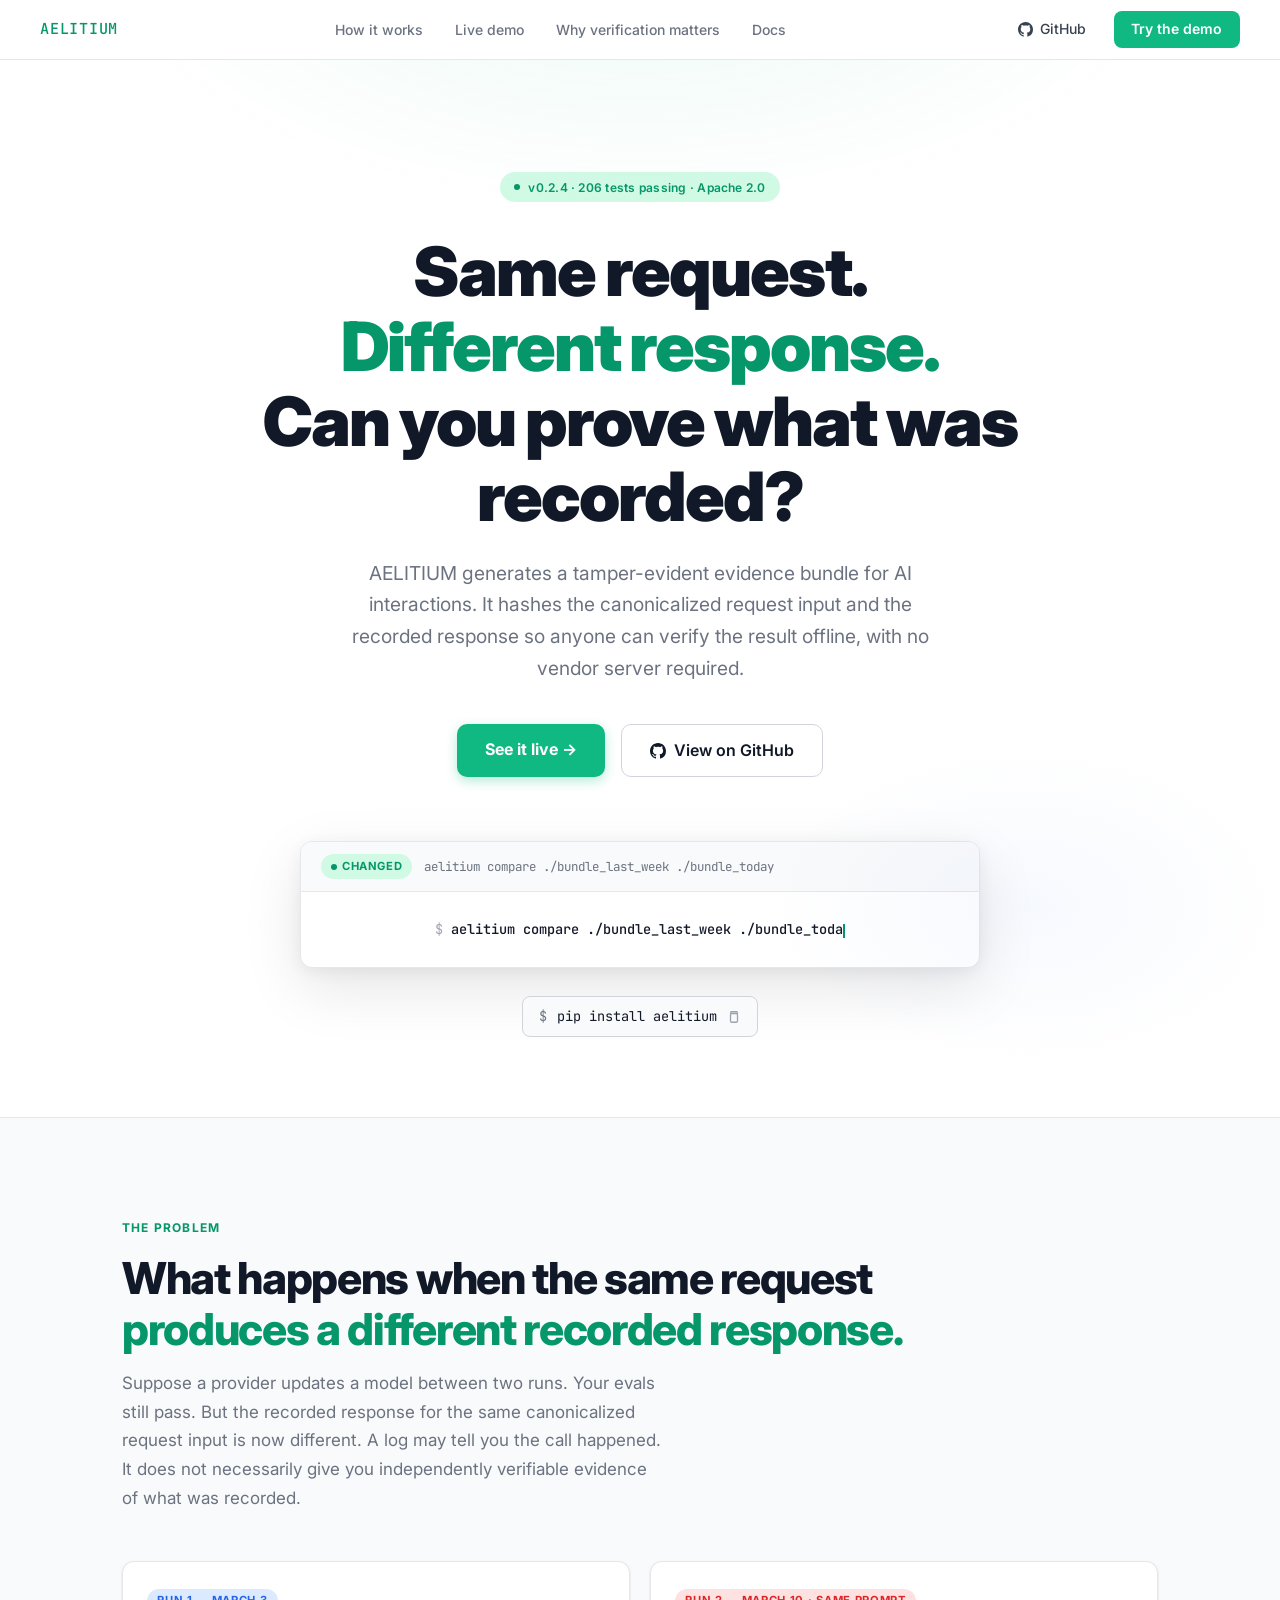
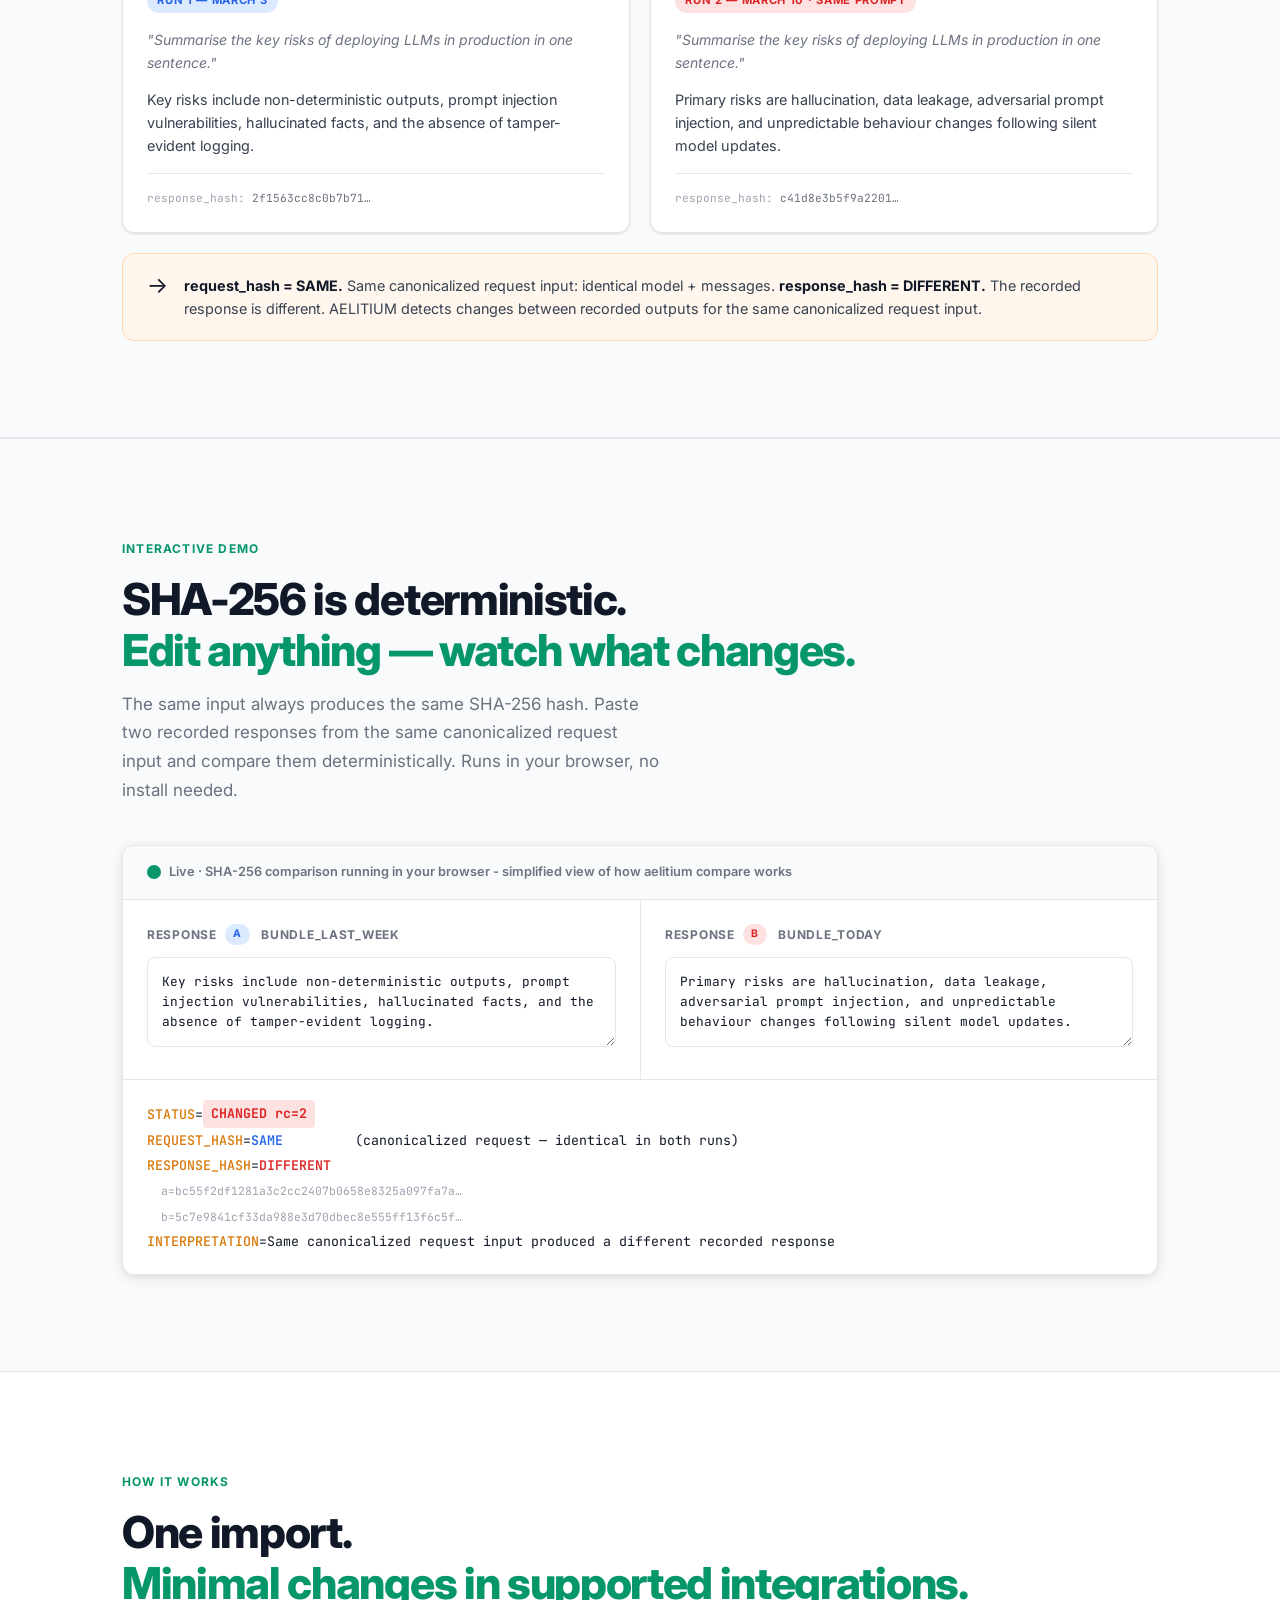
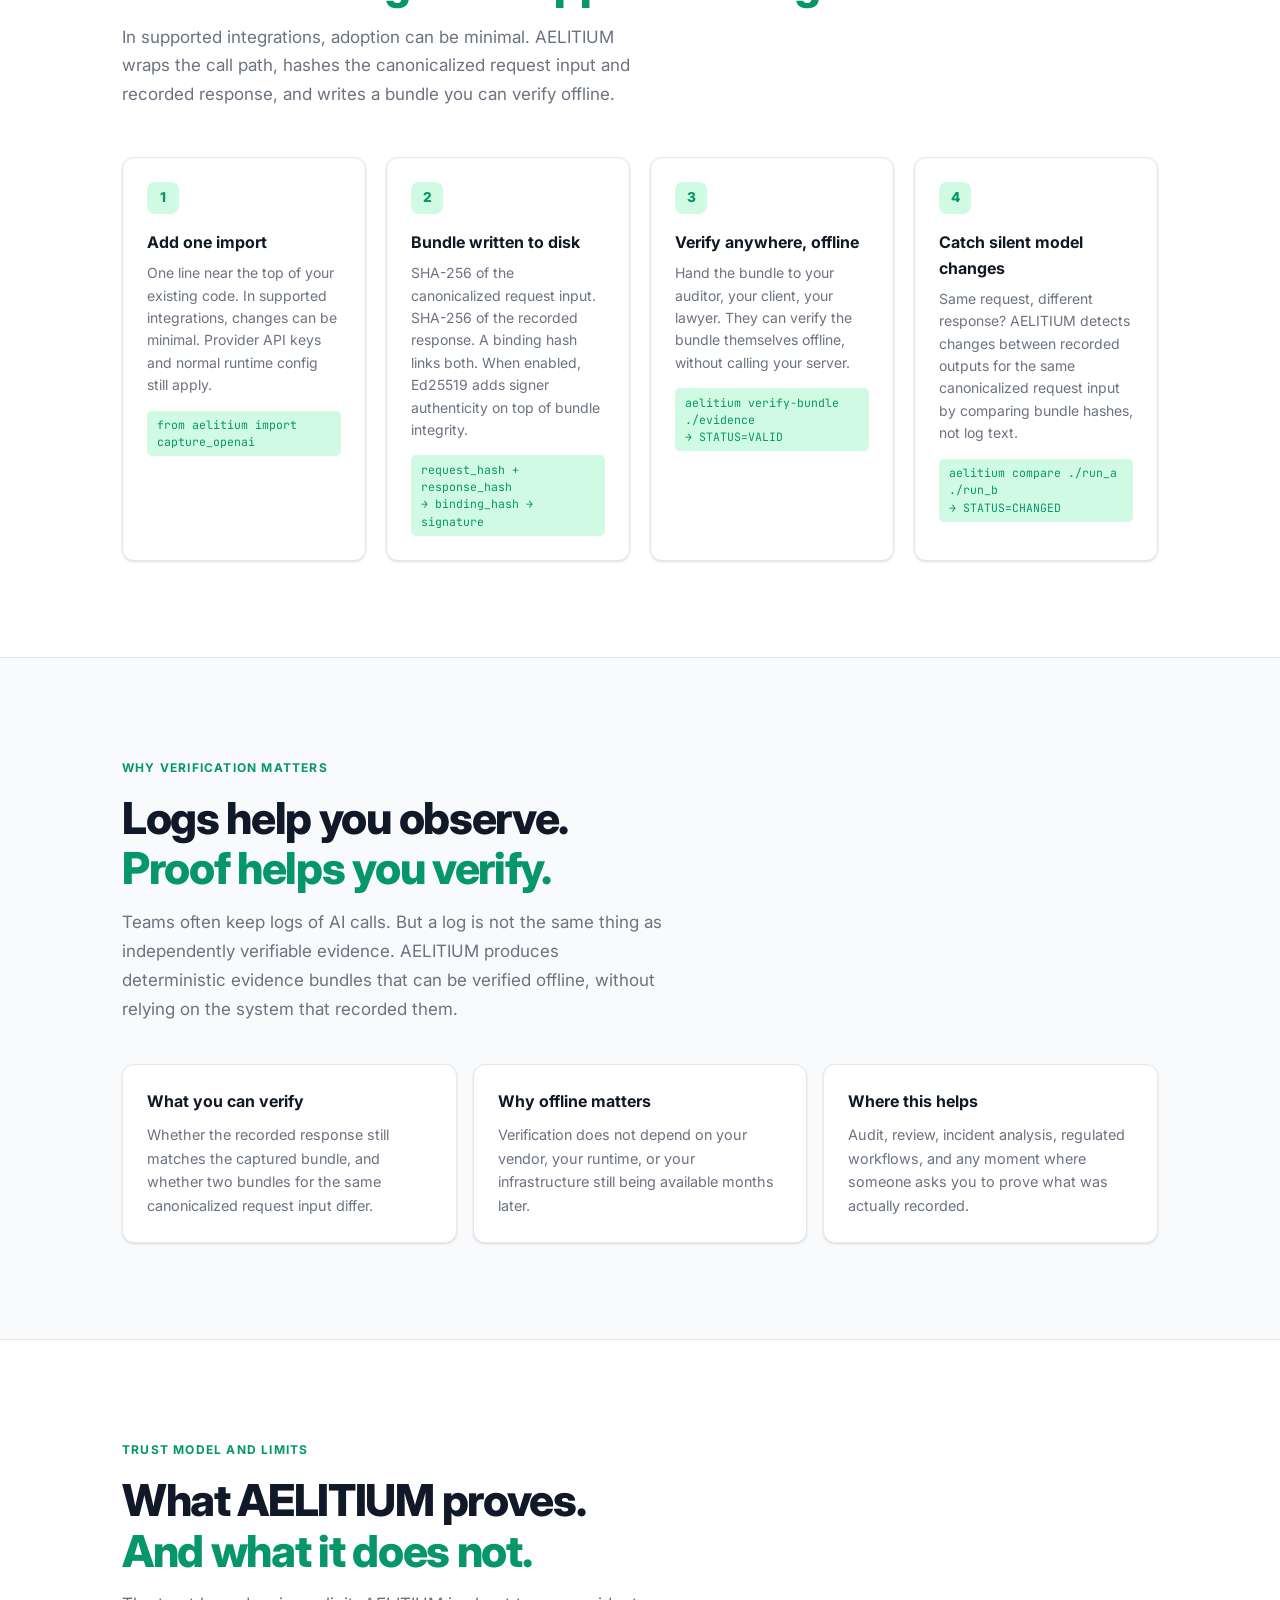
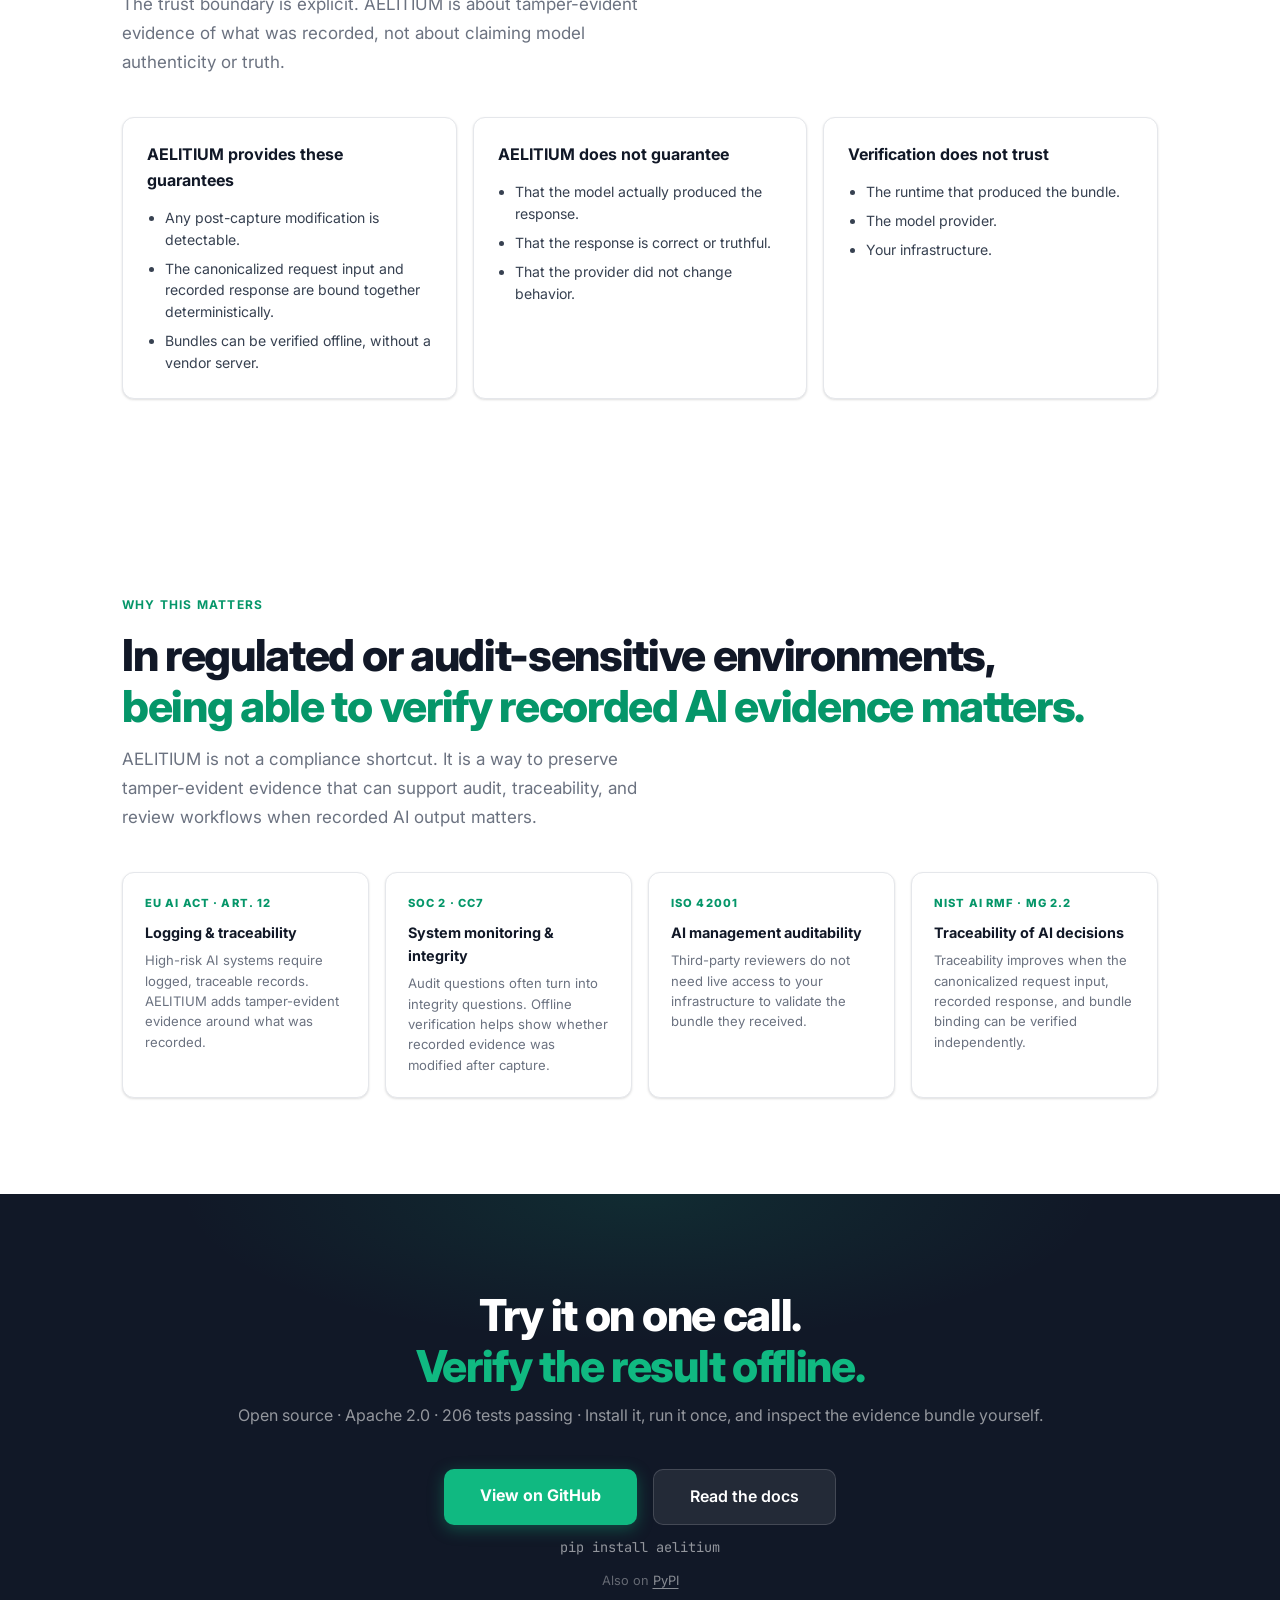
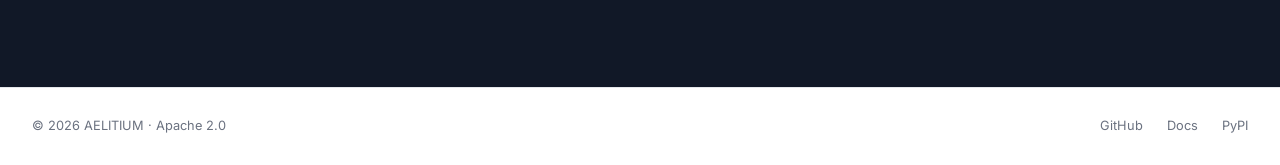
==== index.html @ 5efeae50 "refine homepage positioning around offline verification" ====
<!DOCTYPE html>
<html lang="en">
<head>
<meta charset="UTF-8">
<meta name="viewport" content="width=device-width, initial-scale=1.0">
<title>AELITIUM - Tamper-evident evidence for AI interactions</title>
<meta name="description" content="AELITIUM generates tamper-evident evidence bundles for AI interactions so anyone can verify the recorded result offline, without a vendor server.">
<link rel="preconnect" href="https://fonts.googleapis.com">
<link href="https://fonts.googleapis.com/css2?family=Inter:wght@400;500;600;700;800;900&family=JetBrains+Mono:wght@400;500&display=swap" rel="stylesheet">
<style>
  :root {
    --white: #ffffff;
    --bg: #f9fafb;
    --bg2: #f3f4f6;
    --border: #e5e7eb;
    --border2: #d1d5db;
    --text: #111827;
    --text2: #374151;
    --muted: #6b7280;
    --muted2: #9ca3af;
    --green: #059669;
    --green-light: #d1fae5;
    --green-mid: #a7f3d0;
    --green-btn: #10b981;
    --green-hover: #047857;
    --red: #dc2626;
    --red-light: #fee2e2;
    --blue: #2563eb;
    --blue-light: #dbeafe;
    --amber: #d97706;
    --font: 'Inter', -apple-system, BlinkMacSystemFont, sans-serif;
    --mono: 'JetBrains Mono', 'Fira Code', monospace;
    --radius: 12px;
    --shadow: 0 1px 3px rgba(0,0,0,0.08), 0 1px 2px rgba(0,0,0,0.06);
    --shadow-md: 0 4px 16px rgba(0,0,0,0.08), 0 2px 6px rgba(0,0,0,0.05);
    --shadow-lg: 0 20px 60px rgba(0,0,0,0.1), 0 4px 16px rgba(0,0,0,0.06);
  }
  *, *::before, *::after { box-sizing: border-box; margin: 0; padding: 0; }
  html { scroll-behavior: smooth; }
  body {
    background: var(--white);
    color: var(--text);
    font-family: var(--font);
    line-height: 1.6;
    -webkit-font-smoothing: antialiased;
    overflow-x: hidden;
  }

  /* ── NAV ── */
  nav {
    position: sticky; top: 0; z-index: 100;
    background: rgba(255,255,255,0.92);
    backdrop-filter: blur(16px);
    border-bottom: 1px solid var(--border);
    display: flex; align-items: center; justify-content: space-between;
    padding: 0 2.5rem;
    height: 60px;
  }
  .nav-logo {
    font-family: var(--mono);
    font-size: 0.95rem;
    font-weight: 500;
    color: var(--text);
    text-decoration: none;
    letter-spacing: 0.05em;
  }
  .nav-logo span { color: var(--green); }
  .nav-links { display: flex; gap: 2rem; list-style: none; }
  .nav-links a {
    color: var(--muted);
    text-decoration: none;
    font-size: 0.875rem;
    font-weight: 500;
    transition: color 0.15s;
  }
  .nav-links a:hover { color: var(--text); }
  .nav-right { display: flex; gap: 0.75rem; align-items: center; }
  .btn-ghost {
    color: var(--text2);
    text-decoration: none;
    font-size: 0.875rem;
    font-weight: 500;
    padding: 0.4rem 1rem;
    border-radius: 8px;
    transition: background 0.15s;
    display: flex; align-items: center; gap: 0.4rem;
  }
  .btn-ghost:hover { background: var(--bg2); }
  .btn-green {
    background: var(--green-btn);
    color: #fff;
    text-decoration: none;
    font-size: 0.875rem;
    font-weight: 600;
    padding: 0.45rem 1.1rem;
    border-radius: 8px;
    transition: background 0.15s;
  }
  .btn-green:hover { background: var(--green-hover); }

  /* ── HERO ── */
  .hero {
    padding: 7rem 2rem 5rem;
    text-align: center;
    position: relative;
    overflow: hidden;
  }
  .hero::before {
    content: '';
    position: absolute; inset: 0;
    background:
      radial-gradient(ellipse 70% 40% at 50% -10%, rgba(16,185,129,0.08) 0%, transparent 60%),
      radial-gradient(ellipse 40% 30% at 80% 80%, rgba(37,99,235,0.04) 0%, transparent 50%);
    pointer-events: none;
  }
  .hero-badge {
    display: inline-flex; align-items: center; gap: 0.5rem;
    background: var(--green-light);
    color: var(--green);
    font-size: 0.75rem;
    font-weight: 600;
    padding: 0.35rem 0.875rem;
    border-radius: 100px;
    margin-bottom: 2rem;
    letter-spacing: 0.02em;
  }
  .badge-dot {
    width: 6px; height: 6px; border-radius: 50%;
    background: var(--green);
    animation: pulse 2s ease-in-out infinite;
  }
  @keyframes pulse {
    0%, 100% { opacity: 1; transform: scale(1); }
    50% { opacity: 0.6; transform: scale(0.85); }
  }
  .hero h1 {
    font-size: clamp(2.5rem, 6vw, 4.25rem);
    font-weight: 900;
    line-height: 1.1;
    letter-spacing: -0.03em;
    max-width: 820px;
    margin: 0 auto;
    color: var(--text);
  }
  .hero h1 .accent { color: var(--green); }
  .hero-sub {
    margin: 1.5rem auto 0;
    font-size: 1.2rem;
    color: var(--muted);
    max-width: 580px;
    line-height: 1.65;
    font-weight: 400;
  }
  .hero-actions {
    display: flex; gap: 1rem; justify-content: center;
    flex-wrap: wrap; margin-top: 2.5rem;
  }
  .hero-btn-primary {
    background: var(--green-btn);
    color: #fff;
    padding: 0.8rem 1.75rem;
    border-radius: 10px;
    text-decoration: none;
    font-weight: 700;
    font-size: 1rem;
    transition: background 0.15s, transform 0.1s;
    box-shadow: 0 4px 12px rgba(16,185,129,0.3);
  }
  .hero-btn-primary:hover { background: var(--green-hover); transform: translateY(-1px); }
  .hero-btn-secondary {
    background: var(--white);
    color: var(--text);
    padding: 0.8rem 1.75rem;
    border-radius: 10px;
    text-decoration: none;
    font-weight: 600;
    font-size: 1rem;
    border: 1.5px solid var(--border2);
    transition: border-color 0.15s, transform 0.1s;
    display: flex; align-items: center; gap: 0.5rem;
  }
  .hero-btn-secondary:hover { border-color: var(--green-btn); transform: translateY(-1px); }

  /* ── OUTPUT CARD ── */
  .output-wrap {
    margin: 4rem auto 0;
    max-width: 680px;
  }
  .output-card {
    background: var(--white);
    border: 1.5px solid var(--border);
    border-radius: var(--radius);
    overflow: hidden;
    box-shadow: var(--shadow-lg);
  }
  .output-header {
    background: var(--bg);
    border-bottom: 1px solid var(--border);
    padding: 0.75rem 1.25rem;
    display: flex; align-items: center; gap: 0.75rem;
  }
  .output-header .pill {
    display: inline-flex; align-items: center; gap: 0.35rem;
    background: var(--green-light);
    color: var(--green);
    font-size: 0.7rem; font-weight: 700;
    padding: 0.2rem 0.6rem;
    border-radius: 100px;
    letter-spacing: 0.05em;
    text-transform: uppercase;
  }
  .output-header .path {
    font-family: var(--mono);
    font-size: 0.78rem;
    color: var(--muted);
  }
  .output-body {
    padding: 1.5rem 1.75rem;
    font-family: var(--mono);
    font-size: 0.85rem;
    line-height: 2;
  }
  .o-line { display: block; }
  .o-line.hidden { display: none; }
  .o-prompt { color: var(--muted2); }
  .o-cmd { color: var(--text); font-weight: 500; }
  .o-key { color: var(--amber); }
  .o-same { color: var(--blue); font-weight: 600; }
  .o-diff { color: var(--red); font-weight: 600; }
  .o-changed { color: var(--red); font-weight: 700; }
  .o-comment { color: var(--muted2); font-size: 0.78rem; }
  .o-interp { color: var(--text2); }
  .cursor {
    display: inline-block; width: 2px; height: 1em;
    background: var(--green); vertical-align: text-bottom;
    animation: blink 1s step-end infinite;
  }
  @keyframes blink { 50% { opacity: 0; } }

  /* ── INSTALL ── */
  .install-row {
    display: flex; justify-content: center; align-items: center;
    gap: 0.75rem; margin-top: 1.75rem; flex-wrap: wrap;
  }
  .install-chip {
    display: flex; align-items: center; gap: 0.6rem;
    background: var(--bg);
    border: 1px solid var(--border2);
    border-radius: 8px;
    padding: 0.55rem 1rem;
    font-family: var(--mono);
    font-size: 0.85rem;
    cursor: pointer;
    transition: border-color 0.15s, box-shadow 0.15s;
    position: relative;
  }
  .install-chip:hover { border-color: var(--green-btn); box-shadow: 0 0 0 3px rgba(16,185,129,0.08); }
  .install-chip .pip { color: var(--muted); }
  .install-chip .copied {
    position: absolute; top: -2.25rem; left: 50%; transform: translateX(-50%);
    background: var(--text); color: #fff;
    padding: 0.2rem 0.6rem; border-radius: 5px;
    font-size: 0.7rem; font-weight: 600; font-family: var(--font);
    white-space: nowrap;
    opacity: 0; transition: opacity 0.15s; pointer-events: none;
  }
  .install-chip.flash .copied { opacity: 1; }
  .copy-icon {
    width: 14px; height: 14px; color: var(--muted2);
  }

  /* ── SECTION WRAPPER ── */
  .section-wrap {
    max-width: 1100px;
    margin: 0 auto;
    padding: 6rem 2rem;
  }
  .section-label {
    display: inline-flex; align-items: center; gap: 0.5rem;
    font-size: 0.75rem;
    font-weight: 700;
    color: var(--green);
    letter-spacing: 0.1em;
    text-transform: uppercase;
    margin-bottom: 1rem;
  }
  h2 {
    font-size: clamp(1.75rem, 3.5vw, 2.75rem);
    font-weight: 800;
    letter-spacing: -0.03em;
    line-height: 1.15;
    color: var(--text);
  }
  h2 .accent { color: var(--green); }
  .section-sub {
    margin-top: 0.875rem;
    font-size: 1.0625rem;
    color: var(--muted);
    max-width: 540px;
    line-height: 1.7;
  }

  /* ── PROBLEM ── */
  .problem-cards {
    display: grid;
    grid-template-columns: 1fr 1fr;
    gap: 1.25rem;
    margin-top: 3rem;
  }
  @media (max-width: 640px) { .problem-cards { grid-template-columns: 1fr; } }
  .p-card {
    background: var(--white);
    border: 1.5px solid var(--border);
    border-radius: var(--radius);
    padding: 1.5rem;
    box-shadow: var(--shadow);
  }
  .p-card-tag {
    display: inline-block;
    font-size: 0.7rem; font-weight: 700;
    padding: 0.2rem 0.65rem; border-radius: 100px;
    margin-bottom: 1rem; letter-spacing: 0.06em; text-transform: uppercase;
  }
  .tag-a { background: var(--blue-light); color: var(--blue); }
  .tag-b { background: var(--red-light); color: var(--red); }
  .p-card-q { font-size: 0.875rem; color: var(--muted); margin-bottom: 0.875rem; font-style: italic; }
  .p-card-a { font-size: 0.9rem; color: var(--text2); line-height: 1.6; }
  .p-card-hash {
    margin-top: 1rem; padding-top: 1rem;
    border-top: 1px solid var(--border);
    font-family: var(--mono); font-size: 0.7rem; color: var(--muted2);
  }
  .p-card-hash .hval { color: var(--muted); }
  .problem-verdict {
    margin-top: 1.25rem;
    background: #fff7ed;
    border: 1.5px solid #fed7aa;
    border-radius: var(--radius);
    padding: 1.25rem 1.5rem;
    display: flex; align-items: flex-start; gap: 1rem;
  }
  .problem-verdict .icon {
    font-size: 1.4rem; flex-shrink: 0; line-height: 1;
  }
  .problem-verdict-text { font-size: 0.9rem; color: var(--text2); line-height: 1.6; }
  .problem-verdict-text strong { color: var(--text); }

  /* ── DEMO ── */
  .demo-bg {
    background: var(--bg);
    border-top: 1px solid var(--border);
    border-bottom: 1px solid var(--border);
  }
  .demo-card {
    background: var(--white);
    border: 1.5px solid var(--border);
    border-radius: var(--radius);
    overflow: hidden;
    box-shadow: var(--shadow-md);
    margin-top: 2.5rem;
  }
  .demo-card-header {
    background: var(--bg);
    border-bottom: 1px solid var(--border);
    padding: 1rem 1.5rem;
    font-size: 0.8rem; font-weight: 600; color: var(--muted);
    display: flex; align-items: center; gap: 0.5rem;
  }
  .demo-inputs {
    display: grid; grid-template-columns: 1fr 1fr;
    gap: 0; border-bottom: 1px solid var(--border);
  }
  @media (max-width: 600px) { .demo-inputs { grid-template-columns: 1fr; } }
  .demo-col {
    padding: 1.5rem;
  }
  .demo-col + .demo-col { border-left: 1px solid var(--border); }
  .demo-col label {
    display: flex; align-items: center; gap: 0.5rem;
    font-size: 0.75rem; font-weight: 700; color: var(--muted);
    letter-spacing: 0.06em; text-transform: uppercase; margin-bottom: 0.75rem;
  }
  .demo-col label .badge {
    font-size: 0.65rem; padding: 0.15rem 0.5rem;
    border-radius: 100px; font-weight: 700;
  }
  .badge-a { background: var(--blue-light); color: var(--blue); }
  .badge-b { background: var(--red-light); color: var(--red); }
  .demo-col textarea {
    width: 100%; border: 1.5px solid var(--border);
    border-radius: 8px; padding: 0.875rem;
    font-family: var(--mono); font-size: 0.8rem;
    color: var(--text); background: var(--white);
    resize: vertical; min-height: 90px;
    outline: none; line-height: 1.55;
    transition: border-color 0.15s, box-shadow 0.15s;
  }
  .demo-col textarea:focus {
    border-color: var(--green-btn);
    box-shadow: 0 0 0 3px rgba(16,185,129,0.1);
  }
  .demo-result {
    padding: 1.25rem 1.5rem;
    font-family: var(--mono); font-size: 0.83rem; line-height: 1.9;
  }
  .r-key { color: var(--amber); font-weight: 500; }
  .r-same { color: var(--blue); font-weight: 600; }
  .r-diff { color: var(--red); font-weight: 600; }
  .r-status-changed {
    display: inline-block;
    background: var(--red-light); color: var(--red);
    font-weight: 700; padding: 0.1rem 0.5rem; border-radius: 4px;
  }
  .r-status-ok {
    display: inline-block;
    background: var(--green-light); color: var(--green);
    font-weight: 700; padding: 0.1rem 0.5rem; border-radius: 4px;
  }
  .r-hash { color: var(--muted2); font-size: 0.71rem; }

  /* ── HOW IT WORKS ── */
  .flow-grid {
    display: grid;
    grid-template-columns: repeat(auto-fit, minmax(220px, 1fr));
    gap: 1.25rem;
    margin-top: 3rem;
  }
  .flow-step {
    background: var(--white);
    border: 1.5px solid var(--border);
    border-radius: var(--radius);
    padding: 1.5rem;
    box-shadow: var(--shadow);
    transition: border-color 0.2s, transform 0.2s;
  }
  .flow-step:hover { border-color: var(--green-btn); transform: translateY(-2px); }
  .step-num {
    width: 32px; height: 32px;
    background: var(--green-light);
    color: var(--green);
    border-radius: 8px;
    display: flex; align-items: center; justify-content: center;
    font-size: 0.85rem; font-weight: 800;
    margin-bottom: 1rem;
  }
  .step-title { font-size: 1rem; font-weight: 700; margin-bottom: 0.4rem; }
  .step-desc { font-size: 0.875rem; color: var(--muted); line-height: 1.6; }
  .step-code {
    margin-top: 0.875rem;
    font-family: var(--mono);
    font-size: 0.72rem;
    color: var(--green);
    background: var(--green-light);
    padding: 0.35rem 0.65rem;
    border-radius: 5px;
    display: inline-block;
    line-height: 1.5;
  }

  /* ── WHY / TRUST ── */
  .why-grid {
    display: grid;
    grid-template-columns: repeat(auto-fit, minmax(240px, 1fr));
    gap: 1rem;
    margin-top: 2.5rem;
  }
  .why-card,
  .trust-card {
    background: var(--white);
    border: 1.5px solid var(--border);
    border-radius: var(--radius);
    padding: 1.5rem;
    box-shadow: var(--shadow);
  }
  .why-title,
  .trust-title {
    font-size: 1rem;
    font-weight: 700;
    margin-bottom: 0.55rem;
  }
  .why-desc,
  .trust-desc {
    font-size: 0.9rem;
    color: var(--muted);
    line-height: 1.65;
  }
  .trust-grid {
    display: grid;
    grid-template-columns: repeat(auto-fit, minmax(260px, 1fr));
    gap: 1rem;
    margin-top: 2.5rem;
  }
  .trust-list {
    margin-top: 0.85rem;
    padding-left: 1.1rem;
    color: var(--text2);
  }
  .trust-list li {
    margin-top: 0.45rem;
    font-size: 0.88rem;
    line-height: 1.55;
  }

  /* ── COMPLIANCE ── */
  .comp-grid {
    display: grid;
    grid-template-columns: repeat(auto-fit, minmax(230px, 1fr));
    gap: 1rem; margin-top: 2.5rem;
  }
  .comp-card {
    background: var(--white);
    border: 1.5px solid var(--border);
    border-radius: var(--radius);
    padding: 1.375rem;
    box-shadow: var(--shadow);
    transition: border-color 0.15s;
  }
  .comp-card:hover { border-color: var(--green-btn); }
  .comp-fw {
    font-size: 0.7rem; font-weight: 800; color: var(--green);
    letter-spacing: 0.1em; text-transform: uppercase; margin-bottom: 0.5rem;
  }
  .comp-req { font-size: 0.9rem; font-weight: 700; margin-bottom: 0.4rem; }
  .comp-desc { font-size: 0.82rem; color: var(--muted); line-height: 1.55; }

  /* ── CTA ── */
  .cta-wrap {
    background: var(--text);
    padding: 6rem 2rem;
    text-align: center;
    position: relative;
    overflow: hidden;
  }
  .cta-wrap::before {
    content: '';
    position: absolute; inset: 0;
    background: radial-gradient(ellipse 60% 50% at 50% 0%, rgba(16,185,129,0.12) 0%, transparent 60%);
  }
  .cta-wrap h2 { color: #fff; position: relative; }
  .cta-wrap .accent { color: var(--green-btn); }
  .cta-wrap p { color: rgba(255,255,255,0.55); margin-top: 0.75rem; position: relative; }
  .cta-btns { display: flex; gap: 1rem; justify-content: center; flex-wrap: wrap; margin-top: 2.5rem; position: relative; }
  .cta-btn-main {
    background: var(--green-btn);
    color: #fff; text-decoration: none;
    padding: 0.9rem 2.25rem;
    border-radius: 10px; font-weight: 700; font-size: 1rem;
    transition: background 0.15s;
    box-shadow: 0 4px 16px rgba(16,185,129,0.35);
  }
  .cta-btn-main:hover { background: var(--green-hover); }
  .cta-btn-ghost {
    background: rgba(255,255,255,0.08);
    border: 1.5px solid rgba(255,255,255,0.15);
    color: #fff; text-decoration: none;
    padding: 0.9rem 2.25rem;
    border-radius: 10px; font-weight: 600; font-size: 1rem;
    transition: background 0.15s;
  }
  .cta-btn-ghost:hover { background: rgba(255,255,255,0.14); }
  .cta-mono {
    margin-top: 2rem;
    font-family: var(--mono);
    font-size: 0.85rem;
    color: rgba(255,255,255,0.3);
    position: relative;
  }

  /* ── FOOTER ── */
  footer {
    border-top: 1px solid var(--border);
    padding: 1.75rem 2rem;
    display: flex;
    align-items: center; justify-content: space-between;
    flex-wrap: wrap; gap: 1rem;
    font-size: 0.8rem; color: var(--muted);
  }
  footer a { color: var(--muted); text-decoration: none; }
  footer a:hover { color: var(--green); }
  .footer-links { display: flex; gap: 1.5rem; }

  @media (max-width: 768px) {
    nav { padding: 0 1.25rem; }
    .nav-links { display: none; }
    .section-wrap { padding: 4rem 1.25rem; }
  }
</style>
</head>
<body>

<!-- NAV -->
<nav>
  <a class="nav-logo" href="#"><span>AELITIUM</span></a>
  <ul class="nav-links">
    <li><a href="#how">How it works</a></li>
    <li><a href="#demo">Live demo</a></li>
    <li><a href="#why">Why verification matters</a></li>
    <li><a href="https://github.com/aelitium-dev/aelitium-v3/tree/main/docs">Docs</a></li>
  </ul>
  <div class="nav-right">
    <a class="btn-ghost" href="https://github.com/aelitium-dev/aelitium-v3">
      <svg width="15" height="15" viewBox="0 0 16 16" fill="currentColor"><path d="M8 0C3.58 0 0 3.58 0 8c0 3.54 2.29 6.53 5.47 7.59.4.07.55-.17.55-.38 0-.19-.01-.82-.01-1.49-2.01.37-2.53-.49-2.69-.94-.09-.23-.48-.94-.82-1.13-.28-.15-.68-.52-.01-.53.63-.01 1.08.58 1.23.82.72 1.21 1.87.87 2.33.66.07-.52.28-.87.51-1.07-1.78-.2-3.64-.89-3.64-3.95 0-.87.31-1.59.82-2.15-.08-.2-.36-1.02.08-2.12 0 0 .67-.21 2.2.82.64-.18 1.32-.27 2-.27.68 0 1.36.09 2 .27 1.53-1.04 2.2-.82 2.2-.82.44 1.1.16 1.92.08 2.12.51.56.82 1.27.82 2.15 0 3.07-1.87 3.75-3.65 3.95.29.25.54.73.54 1.48 0 1.07-.01 1.93-.01 2.2 0 .21.15.46.55.38A8.013 8.013 0 0016 8c0-4.42-3.58-8-8-8z"/></svg>
      GitHub
    </a>
    <a class="btn-green" href="#demo">Try the demo</a>
  </div>
</nav>

<!-- HERO -->
<div class="hero">
  <div class="hero-badge">
    <span class="badge-dot"></span>
    v0.2.4 · 206 tests passing · Apache 2.0
  </div>
  <h1>Same request.<br><span class="accent">Different response.</span><br>Can you prove what was recorded?</h1>
  <p class="hero-sub">AELITIUM generates a tamper-evident evidence bundle for AI interactions. It hashes the canonicalized request input and the recorded response so anyone can verify the result offline, with no vendor server required.</p>
  <div class="hero-actions">
    <a class="hero-btn-primary" href="#demo">See it live →</a>
    <a class="hero-btn-secondary" href="https://github.com/aelitium-dev/aelitium-v3">
      <svg width="16" height="16" viewBox="0 0 16 16" fill="currentColor"><path d="M8 0C3.58 0 0 3.58 0 8c0 3.54 2.29 6.53 5.47 7.59.4.07.55-.17.55-.38 0-.19-.01-.82-.01-1.49-2.01.37-2.53-.49-2.69-.94-.09-.23-.48-.94-.82-1.13-.28-.15-.68-.52-.01-.53.63-.01 1.08.58 1.23.82.72 1.21 1.87.87 2.33.66.07-.52.28-.87.51-1.07-1.78-.2-3.64-.89-3.64-3.95 0-.87.31-1.59.82-2.15-.08-.2-.36-1.02.08-2.12 0 0 .67-.21 2.2.82.64-.18 1.32-.27 2-.27.68 0 1.36.09 2 .27 1.53-1.04 2.2-.82 2.2-.82.44 1.1.16 1.92.08 2.12.51.56.82 1.27.82 2.15 0 3.07-1.87 3.75-3.65 3.95.29.25.54.73.54 1.48 0 1.07-.01 1.93-.01 2.2 0 .21.15.46.55.38A8.013 8.013 0 0016 8c0-4.42-3.58-8-8-8z"/></svg>
      View on GitHub
    </a>
  </div>

  <!-- OUTPUT CARD -->
  <div class="output-wrap">
    <div class="output-card">
      <div class="output-header">
        <span class="pill"><span style="width:6px;height:6px;border-radius:50%;background:currentColor;display:inline-block;"></span> CHANGED</span>
        <span class="path">aelitium compare ./bundle_last_week ./bundle_today</span>
      </div>
      <div class="output-body" id="termBody">
        <span class="o-line" id="l0"><span class="o-prompt">$ </span><span class="o-cmd" id="cmd0"></span><span class="cursor" id="cur0"></span></span>
        <span class="o-line hidden" id="l1">&nbsp;</span>
        <span class="o-line hidden" id="l2"><span class="o-key">STATUS</span>=<span class="o-changed">CHANGED</span>&nbsp;&nbsp;rc=2</span>
        <span class="o-line hidden" id="l3"><span class="o-key">REQUEST_HASH</span>=<span class="o-same">SAME</span>&nbsp;&nbsp;&nbsp;&nbsp;&nbsp;&nbsp;&nbsp;&nbsp;&nbsp;a=7b30b0d2...&nbsp;&nbsp;b=7b30b0d2...</span>
        <span class="o-line hidden" id="l4"><span class="o-key">RESPONSE_HASH</span>=<span class="o-diff">DIFFERENT</span>&nbsp;&nbsp;&nbsp;a=2f1563cc...&nbsp;&nbsp;b=c41d8e3b...</span>
        <span class="o-line hidden" id="l5"><span class="o-key">INTERPRETATION</span>=<span class="o-interp">Same canonicalized request input produced a different recorded response</span></span>
        <span class="o-line hidden" id="l6">&nbsp;</span>
        <span class="o-line hidden" id="l7"><span class="o-comment"># Behavior changed between verified runs.</span></span>
      </div>
    </div>
  </div>

  <div class="install-row">
    <div class="install-chip" onclick="copyInstall(this)" title="Click to copy">
      <span class="pip">$</span>
      <span>pip install aelitium</span>
      <svg class="copy-icon" viewBox="0 0 16 16" fill="none" stroke="currentColor" stroke-width="1.5">
        <rect x="4" y="4" width="8" height="10" rx="1.5"/>
        <path d="M4 4V3a1 1 0 011-1h6a1 1 0 011 1v1"/>
      </svg>
      <span class="copied">Copied!</span>
    </div>
  </div>
</div>

<!-- PROBLEM -->
<div style="background:var(--bg);border-top:1px solid var(--border);border-bottom:1px solid var(--border);">
  <div class="section-wrap">
    <div class="section-label">The problem</div>
    <h2>What happens when the same request<br><span class="accent">produces a different recorded response.</span></h2>
    <p class="section-sub">Suppose a provider updates a model between two runs. Your evals still pass. But the recorded response for the same canonicalized request input is now different. A log may tell you the call happened. It does not necessarily give you independently verifiable evidence of what was recorded.</p>
    <div class="problem-cards">
      <div class="p-card">
        <span class="p-card-tag tag-a">Run 1 — March 3</span>
        <p class="p-card-q">"Summarise the key risks of deploying LLMs in production in one sentence."</p>
        <p class="p-card-a">Key risks include non-deterministic outputs, prompt injection vulnerabilities, hallucinated facts, and the absence of tamper-evident logging.</p>
        <div class="p-card-hash">response_hash: <span class="hval">2f1563cc8c0b7b71…</span></div>
      </div>
      <div class="p-card">
        <span class="p-card-tag tag-b">Run 2 — March 10 · same prompt</span>
        <p class="p-card-q">"Summarise the key risks of deploying LLMs in production in one sentence."</p>
        <p class="p-card-a">Primary risks are hallucination, data leakage, adversarial prompt injection, and unpredictable behaviour changes following silent model updates.</p>
        <div class="p-card-hash">response_hash: <span class="hval">c41d8e3b5f9a2201…</span></div>
      </div>
    </div>
    <div class="problem-verdict">
      <span class="icon">→</span>
      <div class="problem-verdict-text">
        <strong>request_hash = SAME.</strong> Same canonicalized request input: identical model + messages.
        <strong> response_hash = DIFFERENT.</strong> The recorded response is different.
        AELITIUM detects changes between recorded outputs for the same canonicalized request input.
      </div>
    </div>
  </div>
</div>

<!-- LIVE DEMO -->
<div class="demo-bg" id="demo">
  <div class="section-wrap">
    <div class="section-label">Interactive demo</div>
    <h2>SHA-256 is deterministic.<br><span class="accent">Edit anything — watch what changes.</span></h2>
    <p class="section-sub">The same input always produces the same SHA-256 hash. Paste two recorded responses from the same canonicalized request input and compare them deterministically. Runs in your browser, no install needed.</p>
    <div class="demo-card">
      <div class="demo-card-header">
        <svg width="14" height="14" viewBox="0 0 16 16" fill="var(--green)"><circle cx="8" cy="8" r="8"/></svg>
        Live · SHA-256 comparison running in your browser - simplified view of how aelitium compare works
      </div>
      <div class="demo-inputs">
        <div class="demo-col">
          <label>Response <span class="badge badge-a">A</span> &nbsp;bundle_last_week</label>
          <textarea id="textA" oninput="updateDemo()">Key risks include non-deterministic outputs, prompt injection vulnerabilities, hallucinated facts, and the absence of tamper-evident logging.</textarea>
        </div>
        <div class="demo-col">
          <label>Response <span class="badge badge-b">B</span> &nbsp;bundle_today</label>
          <textarea id="textB" oninput="updateDemo()">Primary risks are hallucination, data leakage, adversarial prompt injection, and unpredictable behaviour changes following silent model updates.</textarea>
        </div>
      </div>
      <div class="demo-result" id="demoResult"></div>
    </div>
  </div>
</div>

<!-- HOW IT WORKS -->
<div id="how">
  <div class="section-wrap">
    <div class="section-label">How it works</div>
    <h2>One import.<br><span class="accent">Minimal changes in supported integrations.</span></h2>
    <p class="section-sub">In supported integrations, adoption can be minimal. AELITIUM wraps the call path, hashes the canonicalized request input and recorded response, and writes a bundle you can verify offline.</p>
    <div class="flow-grid">
      <div class="flow-step">
        <div class="step-num">1</div>
        <div class="step-title">Add one import</div>
        <p class="step-desc">One line near the top of your existing code. In supported integrations, changes can be minimal. Provider API keys and normal runtime config still apply.</p>
        <div class="step-code">from aelitium import capture_openai</div>
      </div>
      <div class="flow-step">
        <div class="step-num">2</div>
        <div class="step-title">Bundle written to disk</div>
        <p class="step-desc">SHA-256 of the canonicalized request input. SHA-256 of the recorded response. A binding hash links both. When enabled, Ed25519 adds signer authenticity on top of bundle integrity.</p>
        <div class="step-code">request_hash + response_hash<br>→ binding_hash → signature</div>
      </div>
      <div class="flow-step">
        <div class="step-num">3</div>
        <div class="step-title">Verify anywhere, offline</div>
        <p class="step-desc">Hand the bundle to your auditor, your client, your lawyer. They can verify the bundle themselves offline, without calling your server.</p>
        <div class="step-code">aelitium verify-bundle ./evidence<br>→ STATUS=VALID</div>
      </div>
      <div class="flow-step">
        <div class="step-num">4</div>
        <div class="step-title">Catch silent model changes</div>
        <p class="step-desc">Same request, different response? AELITIUM detects changes between recorded outputs for the same canonicalized request input by comparing bundle hashes, not log text.</p>
        <div class="step-code">aelitium compare ./run_a ./run_b<br>→ STATUS=CHANGED</div>
      </div>
    </div>
  </div>
</div>

<!-- WHY -->
<div style="background:var(--bg);border-top:1px solid var(--border);border-bottom:1px solid var(--border);" id="why">
  <div class="section-wrap">
    <div class="section-label">Why verification matters</div>
    <h2>Logs help you observe.<br><span class="accent">Proof helps you verify.</span></h2>
    <p class="section-sub">Teams often keep logs of AI calls. But a log is not the same thing as independently verifiable evidence. AELITIUM produces deterministic evidence bundles that can be verified offline, without relying on the system that recorded them.</p>
    <div class="why-grid">
      <div class="why-card">
        <div class="why-title">What you can verify</div>
        <div class="why-desc">Whether the recorded response still matches the captured bundle, and whether two bundles for the same canonicalized request input differ.</div>
      </div>
      <div class="why-card">
        <div class="why-title">Why offline matters</div>
        <div class="why-desc">Verification does not depend on your vendor, your runtime, or your infrastructure still being available months later.</div>
      </div>
      <div class="why-card">
        <div class="why-title">Where this helps</div>
        <div class="why-desc">Audit, review, incident analysis, regulated workflows, and any moment where someone asks you to prove what was actually recorded.</div>
      </div>
    </div>
  </div>
</div>

<!-- TRUST MODEL -->
<div>
  <div class="section-wrap">
    <div class="section-label">Trust model and limits</div>
    <h2>What AELITIUM proves.<br><span class="accent">And what it does not.</span></h2>
    <p class="section-sub">The trust boundary is explicit. AELITIUM is about tamper-evident evidence of what was recorded, not about claiming model authenticity or truth.</p>
    <div class="trust-grid">
      <div class="trust-card">
        <div class="trust-title">AELITIUM provides these guarantees</div>
        <ul class="trust-list">
          <li>Any post-capture modification is detectable.</li>
          <li>The canonicalized request input and recorded response are bound together deterministically.</li>
          <li>Bundles can be verified offline, without a vendor server.</li>
        </ul>
      </div>
      <div class="trust-card">
        <div class="trust-title">AELITIUM does not guarantee</div>
        <ul class="trust-list">
          <li>That the model actually produced the response.</li>
          <li>That the response is correct or truthful.</li>
          <li>That the provider did not change behavior.</li>
        </ul>
      </div>
      <div class="trust-card">
        <div class="trust-title">Verification does not trust</div>
        <ul class="trust-list">
          <li>The runtime that produced the bundle.</li>
          <li>The model provider.</li>
          <li>Your infrastructure.</li>
        </ul>
      </div>
    </div>
  </div>
</div>

<!-- COMPLIANCE -->
<div>
  <div class="section-wrap">
    <div class="section-label">Why this matters</div>
    <h2>In regulated or audit-sensitive environments,<br><span class="accent">being able to verify recorded AI evidence matters.</span></h2>
    <p class="section-sub">AELITIUM is not a compliance shortcut. It is a way to preserve tamper-evident evidence that can support audit, traceability, and review workflows when recorded AI output matters.</p>
    <div class="comp-grid">
      <div class="comp-card">
        <div class="comp-fw">EU AI Act · Art. 12</div>
        <div class="comp-req">Logging & traceability</div>
        <div class="comp-desc">High-risk AI systems require logged, traceable records. AELITIUM adds tamper-evident evidence around what was recorded.</div>
      </div>
      <div class="comp-card">
        <div class="comp-fw">SOC 2 · CC7</div>
        <div class="comp-req">System monitoring & integrity</div>
        <div class="comp-desc">Audit questions often turn into integrity questions. Offline verification helps show whether recorded evidence was modified after capture.</div>
      </div>
      <div class="comp-card">
        <div class="comp-fw">ISO 42001</div>
        <div class="comp-req">AI management auditability</div>
        <div class="comp-desc">Third-party reviewers do not need live access to your infrastructure to validate the bundle they received.</div>
      </div>
      <div class="comp-card">
        <div class="comp-fw">NIST AI RMF · MG 2.2</div>
        <div class="comp-req">Traceability of AI decisions</div>
        <div class="comp-desc">Traceability improves when the canonicalized request input, recorded response, and bundle binding can be verified independently.</div>
      </div>
    </div>
  </div>
</div>

<!-- CTA -->
<div class="cta-wrap">
  <h2>Try it on one call.<br><span class="accent">Verify the result offline.</span></h2>
  <p>Open source · Apache 2.0 · 206 tests passing · Install it, run it once, and inspect the evidence bundle yourself.</p>
  <div class="cta-btns">
    <a class="cta-btn-main" href="https://github.com/aelitium-dev/aelitium-v3">View on GitHub</a>
    <a class="cta-btn-ghost" href="https://github.com/aelitium-dev/aelitium-v3/tree/main/docs">Read the docs</a>
  </div>
  <p class="cta-mono">pip install aelitium</p>
  <p style="margin-top:0.75rem;font-size:0.8rem;color:rgba(255,255,255,0.35);position:relative;">
    Also on <a href="https://pypi.org/project/aelitium/" style="color:rgba(255,255,255,0.5);text-decoration:underline;text-underline-offset:3px;">PyPI</a>
  </p>
</div>

<!-- FOOTER -->
<footer>
  <span>© 2026 AELITIUM · Apache 2.0</span>
  <div class="footer-links">
    <a href="https://github.com/aelitium-dev/aelitium-v3">GitHub</a>
    <a href="https://github.com/aelitium-dev/aelitium-v3/tree/main/docs">Docs</a>
    <a href="https://pypi.org/project/aelitium/">PyPI</a>
  </div>
</footer>

<script>
// ── Terminal animation ──────────────────────────
const CMD = 'aelitium compare ./bundle_last_week ./bundle_today';
let i = 0;
const cmdEl = document.getElementById('cmd0');
const curEl = document.getElementById('cur0');
function type() {
  if (i < CMD.length) { cmdEl.textContent += CMD[i++]; setTimeout(type, 36 + Math.random()*28); }
  else { curEl.remove(); setTimeout(showLines, 350); }
}
function showLines() {
  ['l1','l2','l3','l4','l5','l6','l7'].forEach((id, n) => {
    setTimeout(() => document.getElementById(id).classList.remove('hidden'), n * 120);
  });
}
setTimeout(type, 700);

// ── Copy ──────────────────────────────────────
function copyInstall(el) {
  navigator.clipboard.writeText('pip install aelitium').catch(()=>{});
  el.classList.add('flash');
  setTimeout(() => el.classList.remove('flash'), 1600);
}

// ── Live SHA-256 demo ─────────────────────────
async function sha256(t) {
  const b = await crypto.subtle.digest('SHA-256', new TextEncoder().encode(t));
  return Array.from(new Uint8Array(b)).map(x=>x.toString(16).padStart(2,'0')).join('');
}
async function updateDemo() {
  const a = document.getElementById('textA').value;
  const b = document.getElementById('textB').value;
  const [ha, hb] = await Promise.all([sha256(a), sha256(b)]);
  const same = ha === hb;
  document.getElementById('demoResult').innerHTML = `
<span class="r-key">STATUS</span>=<span class="${same?'r-status-ok':'r-status-changed'}">${same?'UNCHANGED  rc=0':'CHANGED  rc=2'}</span><br>
<span class="r-key">REQUEST_HASH</span>=<span class="r-same">SAME</span>&nbsp;&nbsp;&nbsp;&nbsp;&nbsp;&nbsp;&nbsp;&nbsp;&nbsp;(canonicalized request — identical in both runs)<br>
<span class="r-key">RESPONSE_HASH</span>=<span class="${same?'r-same':'r-diff'}">${same?'SAME':'DIFFERENT'}</span><br>
<span class="r-hash">&nbsp;&nbsp;a=${ha.substring(0,40)}…</span><br>
<span class="r-hash">&nbsp;&nbsp;b=${hb.substring(0,40)}…</span><br>
<span class="r-key">INTERPRETATION</span>=${same?'Responses are identical':'Same canonicalized request input produced a different recorded response'}`;
}
updateDemo();
</script>
</body>
</html>
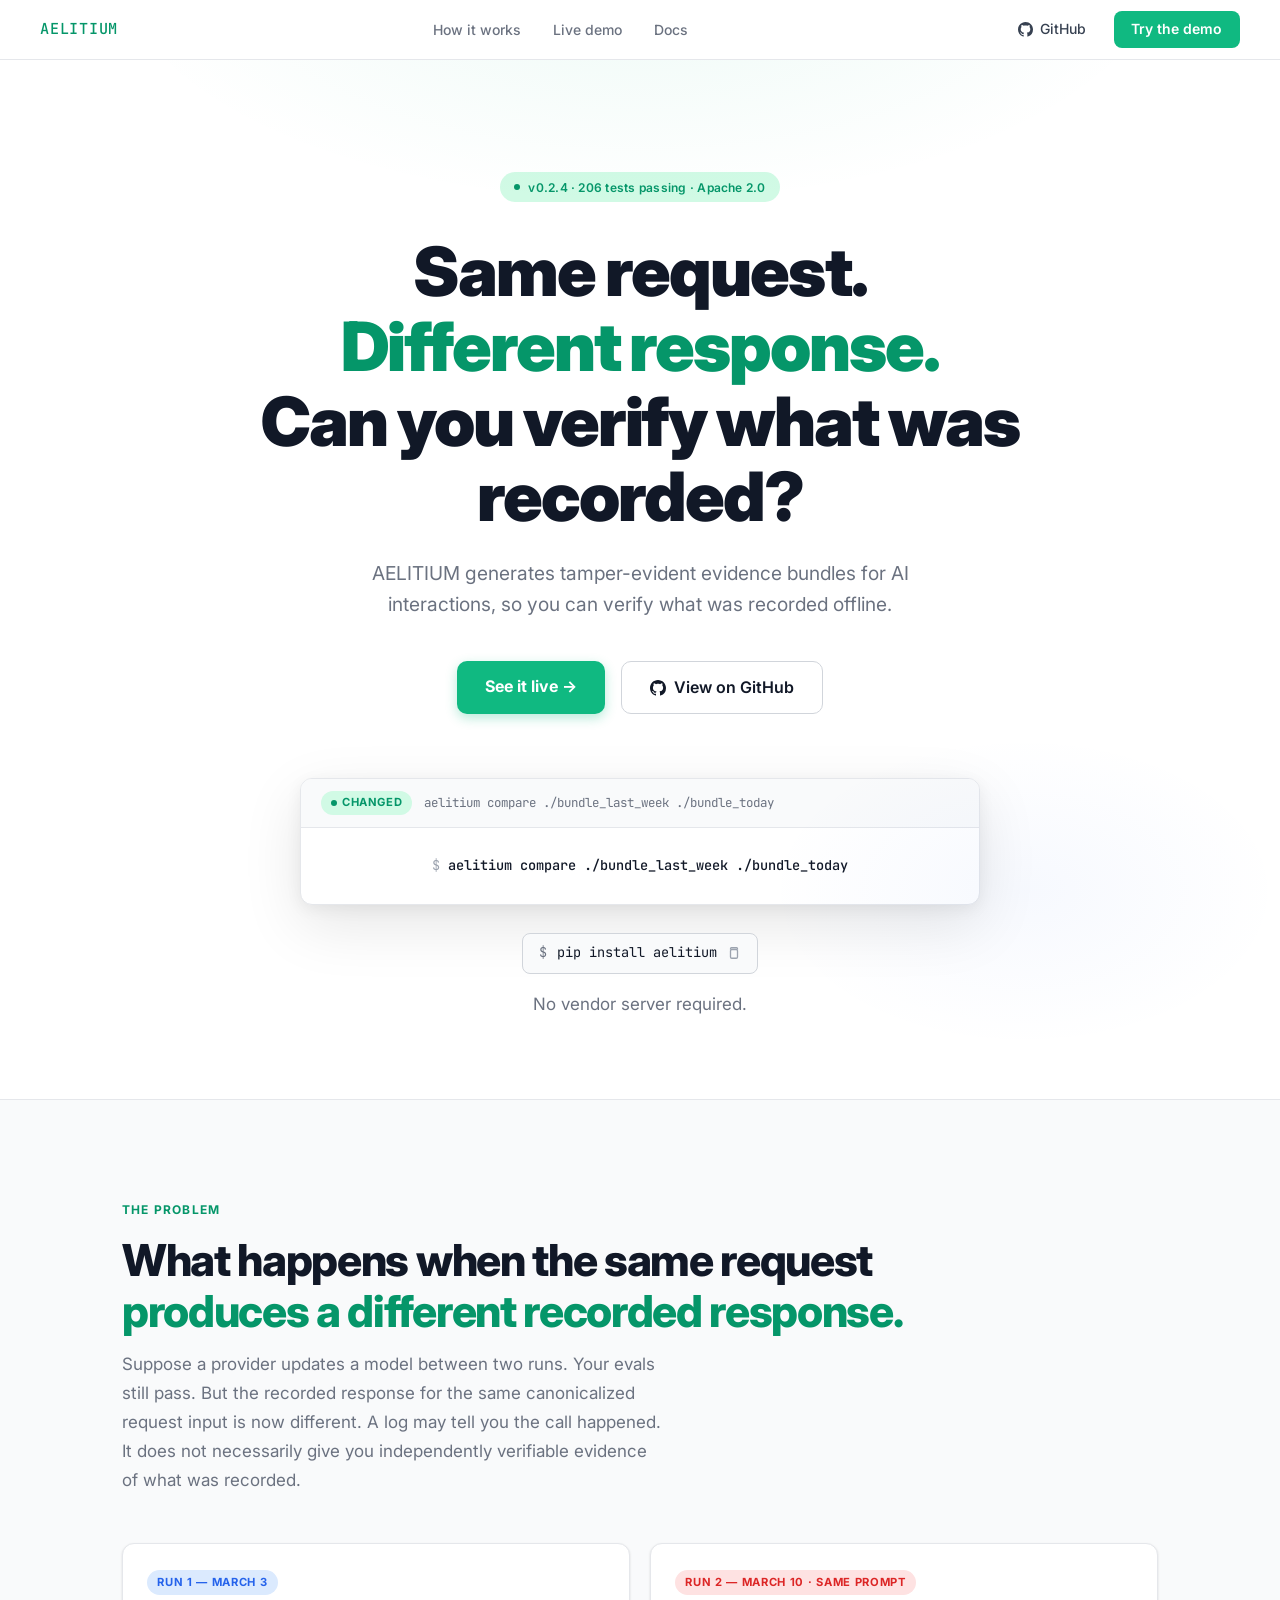
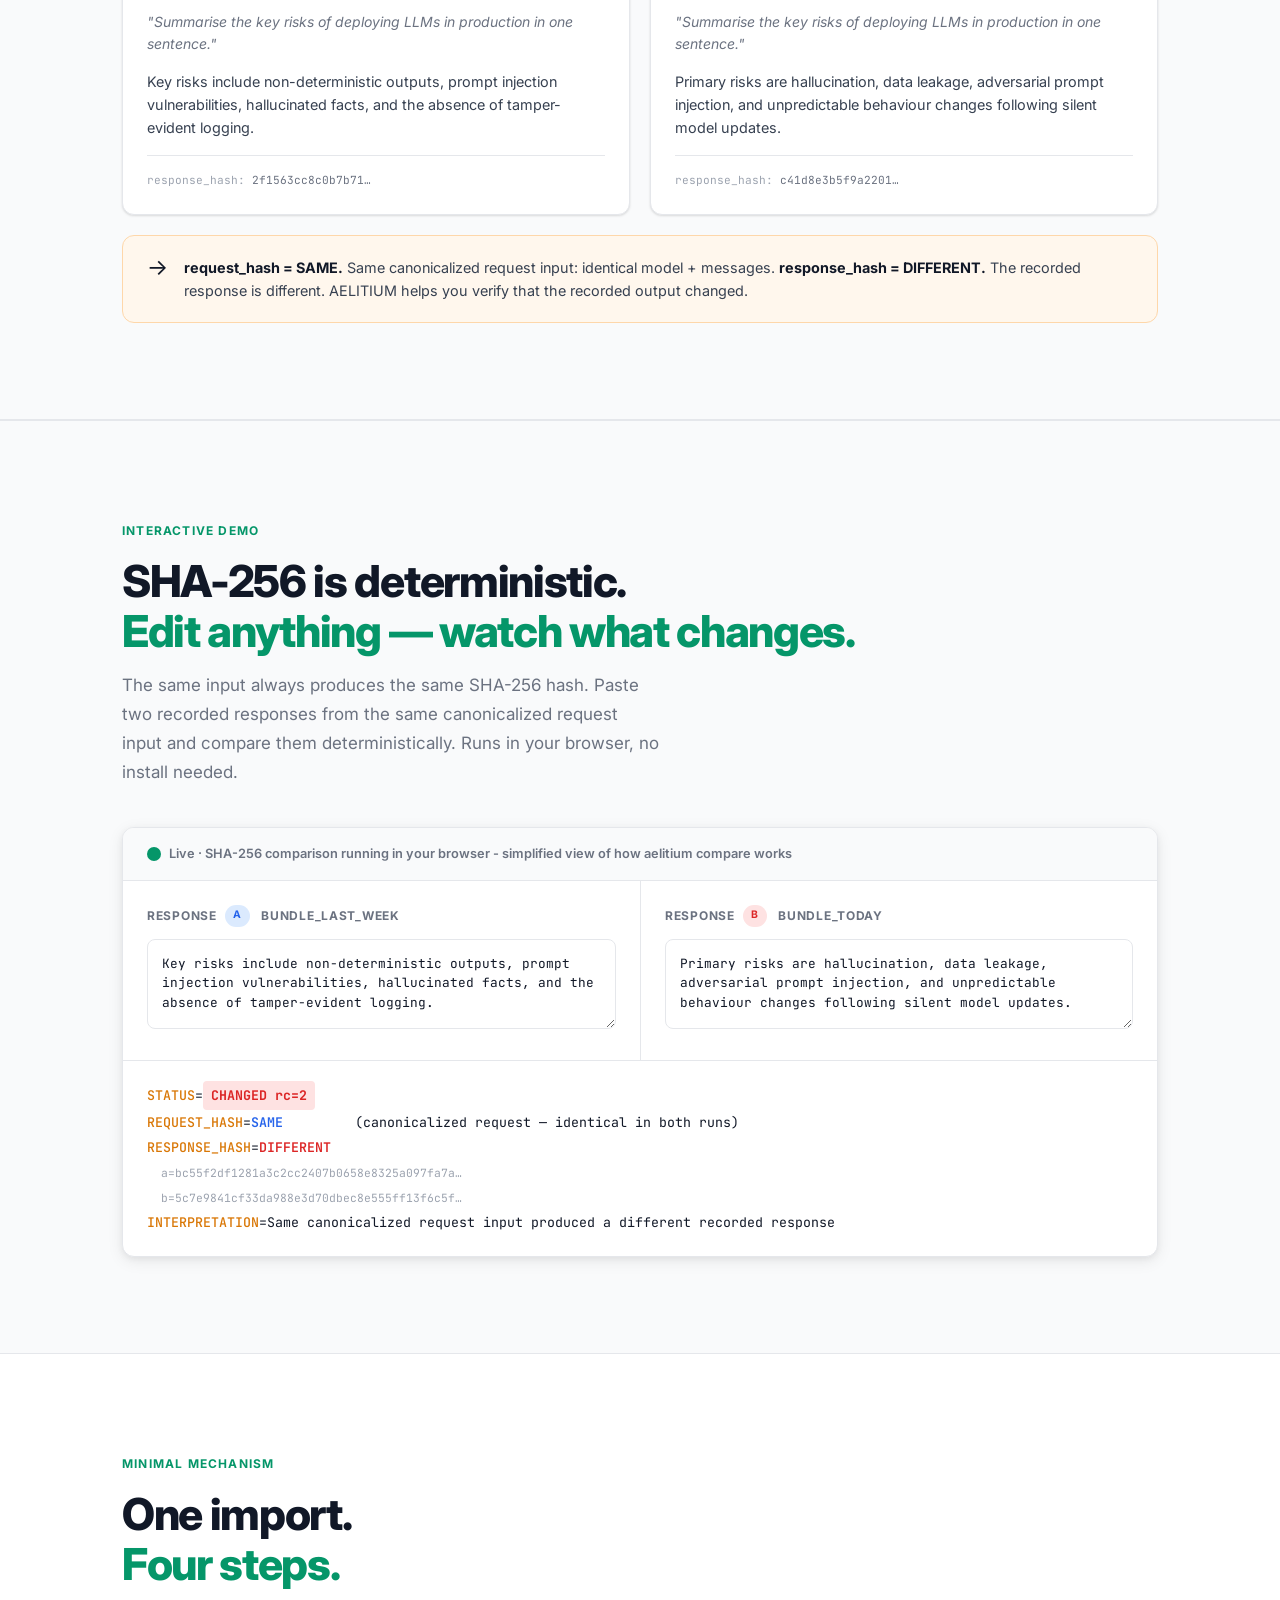
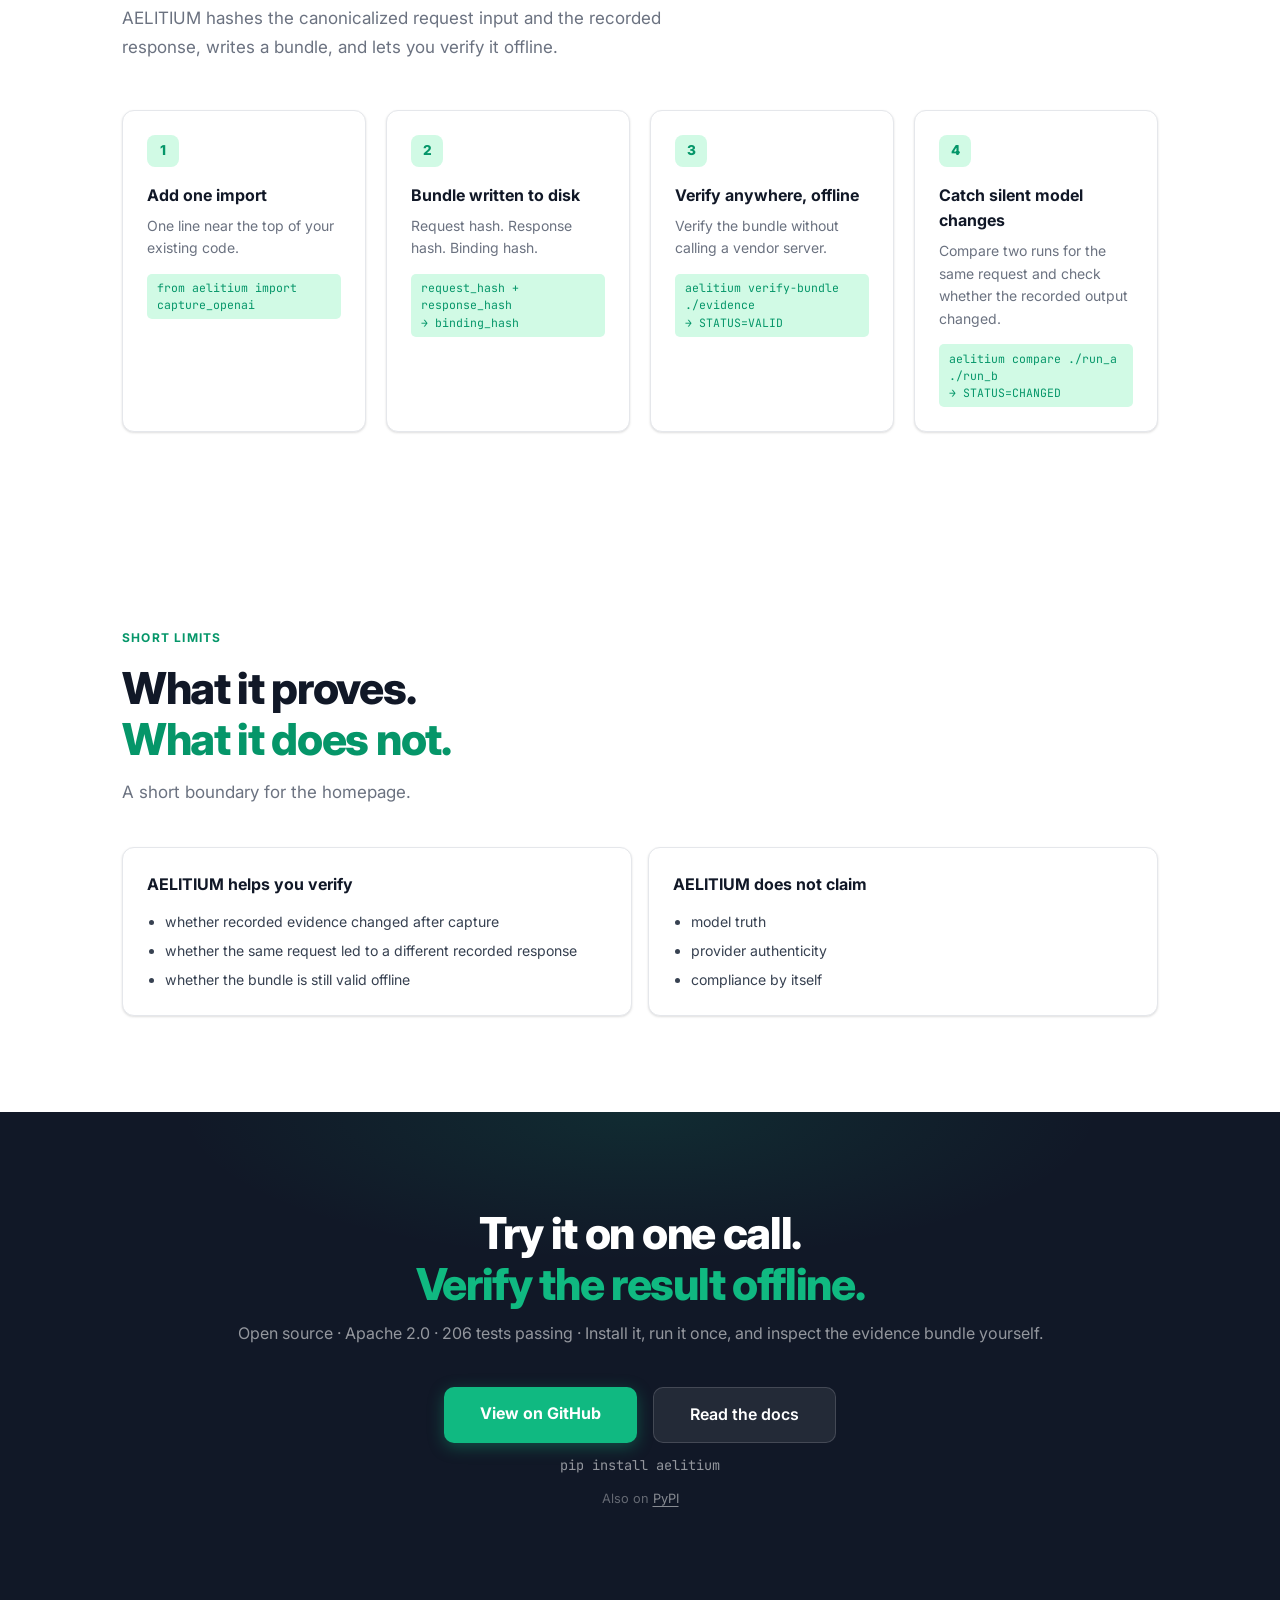
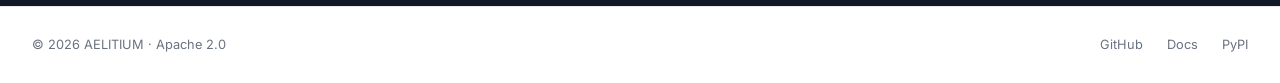
==== commit 04673084: "reduce homepage disclosure and simplify public positioning" ====
--- a/index.html
+++ b/index.html
@@ -3,8 +3,8 @@
 <head>
 <meta charset="UTF-8">
 <meta name="viewport" content="width=device-width, initial-scale=1.0">
-<title>AELITIUM - Tamper-evident evidence for AI interactions</title>
-<meta name="description" content="AELITIUM generates tamper-evident evidence bundles for AI interactions so anyone can verify the recorded result offline, without a vendor server.">
+<title>AELITIUM - Verify what was recorded</title>
+<meta name="description" content="AELITIUM generates tamper-evident evidence bundles for AI interactions so you can verify what was recorded offline.">
 <link rel="preconnect" href="https://fonts.googleapis.com">
 <link href="https://fonts.googleapis.com/css2?family=Inter:wght@400;500;600;700;800;900&family=JetBrains+Mono:wght@400;500&display=swap" rel="stylesheet">
 <style>
@@ -457,14 +457,8 @@
     line-height: 1.5;
   }
 
-  /* ── WHY / TRUST ── */
-  .why-grid {
-    display: grid;
-    grid-template-columns: repeat(auto-fit, minmax(240px, 1fr));
-    gap: 1rem;
-    margin-top: 2.5rem;
-  }
-  .why-card,
+  /* ── TRUST ── */
+  .limits-grid,
   .trust-card {
     background: var(--white);
     border: 1.5px solid var(--border);
@@ -472,21 +466,27 @@
     padding: 1.5rem;
     box-shadow: var(--shadow);
   }
-  .why-title,
+  .limits-title,
   .trust-title {
     font-size: 1rem;
     font-weight: 700;
     margin-bottom: 0.55rem;
   }
-  .why-desc,
+  .limits-desc,
   .trust-desc {
     font-size: 0.9rem;
     color: var(--muted);
     line-height: 1.65;
   }
+  .limits-grid {
+    display: grid;
+    grid-template-columns: repeat(auto-fit, minmax(240px, 1fr));
+    gap: 1rem;
+    margin-top: 2.5rem;
+  }
   .trust-grid {
     display: grid;
-    grid-template-columns: repeat(auto-fit, minmax(260px, 1fr));
+    grid-template-columns: repeat(auto-fit, minmax(280px, 1fr));
     gap: 1rem;
     margin-top: 2.5rem;
   }
@@ -592,9 +592,8 @@
 <nav>
   <a class="nav-logo" href="#"><span>AELITIUM</span></a>
   <ul class="nav-links">
-    <li><a href="#how">How it works</a></li>
+    <li><a href="#mechanism">How it works</a></li>
     <li><a href="#demo">Live demo</a></li>
-    <li><a href="#why">Why verification matters</a></li>
     <li><a href="https://github.com/aelitium-dev/aelitium-v3/tree/main/docs">Docs</a></li>
   </ul>
   <div class="nav-right">
@@ -612,8 +611,8 @@
     <span class="badge-dot"></span>
     v0.2.4 · 206 tests passing · Apache 2.0
   </div>
-  <h1>Same request.<br><span class="accent">Different response.</span><br>Can you prove what was recorded?</h1>
-  <p class="hero-sub">AELITIUM generates a tamper-evident evidence bundle for AI interactions. It hashes the canonicalized request input and the recorded response so anyone can verify the result offline, with no vendor server required.</p>
+  <h1>Same request.<br><span class="accent">Different response.</span><br>Can you verify what was recorded?</h1>
+  <p class="hero-sub">AELITIUM generates tamper-evident evidence bundles for AI interactions, so you can verify what was recorded offline.</p>
   <div class="hero-actions">
     <a class="hero-btn-primary" href="#demo">See it live →</a>
     <a class="hero-btn-secondary" href="https://github.com/aelitium-dev/aelitium-v3">
@@ -653,6 +652,7 @@
       <span class="copied">Copied!</span>
     </div>
   </div>
+  <p class="section-sub" style="margin-top:1rem;max-width:none;">No vendor server required.</p>
 </div>
 
 <!-- PROBLEM -->
@@ -680,7 +680,7 @@
       <div class="problem-verdict-text">
         <strong>request_hash = SAME.</strong> Same canonicalized request input: identical model + messages.
         <strong> response_hash = DIFFERENT.</strong> The recorded response is different.
-        AELITIUM detects changes between recorded outputs for the same canonicalized request input.
+        AELITIUM helps you verify that the recorded output changed.
       </div>
     </div>
   </div>
@@ -713,58 +713,35 @@
 </div>
 
 <!-- HOW IT WORKS -->
-<div id="how">
+<div id="mechanism">
   <div class="section-wrap">
-    <div class="section-label">How it works</div>
-    <h2>One import.<br><span class="accent">Minimal changes in supported integrations.</span></h2>
-    <p class="section-sub">In supported integrations, adoption can be minimal. AELITIUM wraps the call path, hashes the canonicalized request input and recorded response, and writes a bundle you can verify offline.</p>
+    <div class="section-label">Minimal mechanism</div>
+    <h2>One import.<br><span class="accent">Four steps.</span></h2>
+    <p class="section-sub">AELITIUM hashes the canonicalized request input and the recorded response, writes a bundle, and lets you verify it offline.</p>
     <div class="flow-grid">
       <div class="flow-step">
         <div class="step-num">1</div>
         <div class="step-title">Add one import</div>
-        <p class="step-desc">One line near the top of your existing code. In supported integrations, changes can be minimal. Provider API keys and normal runtime config still apply.</p>
+        <p class="step-desc">One line near the top of your existing code.</p>
         <div class="step-code">from aelitium import capture_openai</div>
       </div>
       <div class="flow-step">
         <div class="step-num">2</div>
         <div class="step-title">Bundle written to disk</div>
-        <p class="step-desc">SHA-256 of the canonicalized request input. SHA-256 of the recorded response. A binding hash links both. When enabled, Ed25519 adds signer authenticity on top of bundle integrity.</p>
-        <div class="step-code">request_hash + response_hash<br>→ binding_hash → signature</div>
+        <p class="step-desc">Request hash. Response hash. Binding hash.</p>
+        <div class="step-code">request_hash + response_hash<br>→ binding_hash</div>
       </div>
       <div class="flow-step">
         <div class="step-num">3</div>
         <div class="step-title">Verify anywhere, offline</div>
-        <p class="step-desc">Hand the bundle to your auditor, your client, your lawyer. They can verify the bundle themselves offline, without calling your server.</p>
+        <p class="step-desc">Verify the bundle without calling a vendor server.</p>
         <div class="step-code">aelitium verify-bundle ./evidence<br>→ STATUS=VALID</div>
       </div>
       <div class="flow-step">
         <div class="step-num">4</div>
         <div class="step-title">Catch silent model changes</div>
-        <p class="step-desc">Same request, different response? AELITIUM detects changes between recorded outputs for the same canonicalized request input by comparing bundle hashes, not log text.</p>
+        <p class="step-desc">Compare two runs for the same request and check whether the recorded output changed.</p>
         <div class="step-code">aelitium compare ./run_a ./run_b<br>→ STATUS=CHANGED</div>
-      </div>
-    </div>
-  </div>
-</div>
-
-<!-- WHY -->
-<div style="background:var(--bg);border-top:1px solid var(--border);border-bottom:1px solid var(--border);" id="why">
-  <div class="section-wrap">
-    <div class="section-label">Why verification matters</div>
-    <h2>Logs help you observe.<br><span class="accent">Proof helps you verify.</span></h2>
-    <p class="section-sub">Teams often keep logs of AI calls. But a log is not the same thing as independently verifiable evidence. AELITIUM produces deterministic evidence bundles that can be verified offline, without relying on the system that recorded them.</p>
-    <div class="why-grid">
-      <div class="why-card">
-        <div class="why-title">What you can verify</div>
-        <div class="why-desc">Whether the recorded response still matches the captured bundle, and whether two bundles for the same canonicalized request input differ.</div>
-      </div>
-      <div class="why-card">
-        <div class="why-title">Why offline matters</div>
-        <div class="why-desc">Verification does not depend on your vendor, your runtime, or your infrastructure still being available months later.</div>
-      </div>
-      <div class="why-card">
-        <div class="why-title">Where this helps</div>
-        <div class="why-desc">Audit, review, incident analysis, regulated workflows, and any moment where someone asks you to prove what was actually recorded.</div>
       </div>
     </div>
   </div>
@@ -773,64 +750,25 @@
 <!-- TRUST MODEL -->
 <div>
   <div class="section-wrap">
-    <div class="section-label">Trust model and limits</div>
-    <h2>What AELITIUM proves.<br><span class="accent">And what it does not.</span></h2>
-    <p class="section-sub">The trust boundary is explicit. AELITIUM is about tamper-evident evidence of what was recorded, not about claiming model authenticity or truth.</p>
+    <div class="section-label">Short limits</div>
+    <h2>What it proves.<br><span class="accent">What it does not.</span></h2>
+    <p class="section-sub">A short boundary for the homepage.</p>
     <div class="trust-grid">
       <div class="trust-card">
-        <div class="trust-title">AELITIUM provides these guarantees</div>
+        <div class="trust-title">AELITIUM helps you verify</div>
         <ul class="trust-list">
-          <li>Any post-capture modification is detectable.</li>
-          <li>The canonicalized request input and recorded response are bound together deterministically.</li>
-          <li>Bundles can be verified offline, without a vendor server.</li>
+          <li>whether recorded evidence changed after capture</li>
+          <li>whether the same request led to a different recorded response</li>
+          <li>whether the bundle is still valid offline</li>
         </ul>
       </div>
       <div class="trust-card">
-        <div class="trust-title">AELITIUM does not guarantee</div>
+        <div class="trust-title">AELITIUM does not claim</div>
         <ul class="trust-list">
-          <li>That the model actually produced the response.</li>
-          <li>That the response is correct or truthful.</li>
-          <li>That the provider did not change behavior.</li>
+          <li>model truth</li>
+          <li>provider authenticity</li>
+          <li>compliance by itself</li>
         </ul>
-      </div>
-      <div class="trust-card">
-        <div class="trust-title">Verification does not trust</div>
-        <ul class="trust-list">
-          <li>The runtime that produced the bundle.</li>
-          <li>The model provider.</li>
-          <li>Your infrastructure.</li>
-        </ul>
-      </div>
-    </div>
-  </div>
-</div>
-
-<!-- COMPLIANCE -->
-<div>
-  <div class="section-wrap">
-    <div class="section-label">Why this matters</div>
-    <h2>In regulated or audit-sensitive environments,<br><span class="accent">being able to verify recorded AI evidence matters.</span></h2>
-    <p class="section-sub">AELITIUM is not a compliance shortcut. It is a way to preserve tamper-evident evidence that can support audit, traceability, and review workflows when recorded AI output matters.</p>
-    <div class="comp-grid">
-      <div class="comp-card">
-        <div class="comp-fw">EU AI Act · Art. 12</div>
-        <div class="comp-req">Logging & traceability</div>
-        <div class="comp-desc">High-risk AI systems require logged, traceable records. AELITIUM adds tamper-evident evidence around what was recorded.</div>
-      </div>
-      <div class="comp-card">
-        <div class="comp-fw">SOC 2 · CC7</div>
-        <div class="comp-req">System monitoring & integrity</div>
-        <div class="comp-desc">Audit questions often turn into integrity questions. Offline verification helps show whether recorded evidence was modified after capture.</div>
-      </div>
-      <div class="comp-card">
-        <div class="comp-fw">ISO 42001</div>
-        <div class="comp-req">AI management auditability</div>
-        <div class="comp-desc">Third-party reviewers do not need live access to your infrastructure to validate the bundle they received.</div>
-      </div>
-      <div class="comp-card">
-        <div class="comp-fw">NIST AI RMF · MG 2.2</div>
-        <div class="comp-req">Traceability of AI decisions</div>
-        <div class="comp-desc">Traceability improves when the canonicalized request input, recorded response, and bundle binding can be verified independently.</div>
       </div>
     </div>
   </div>
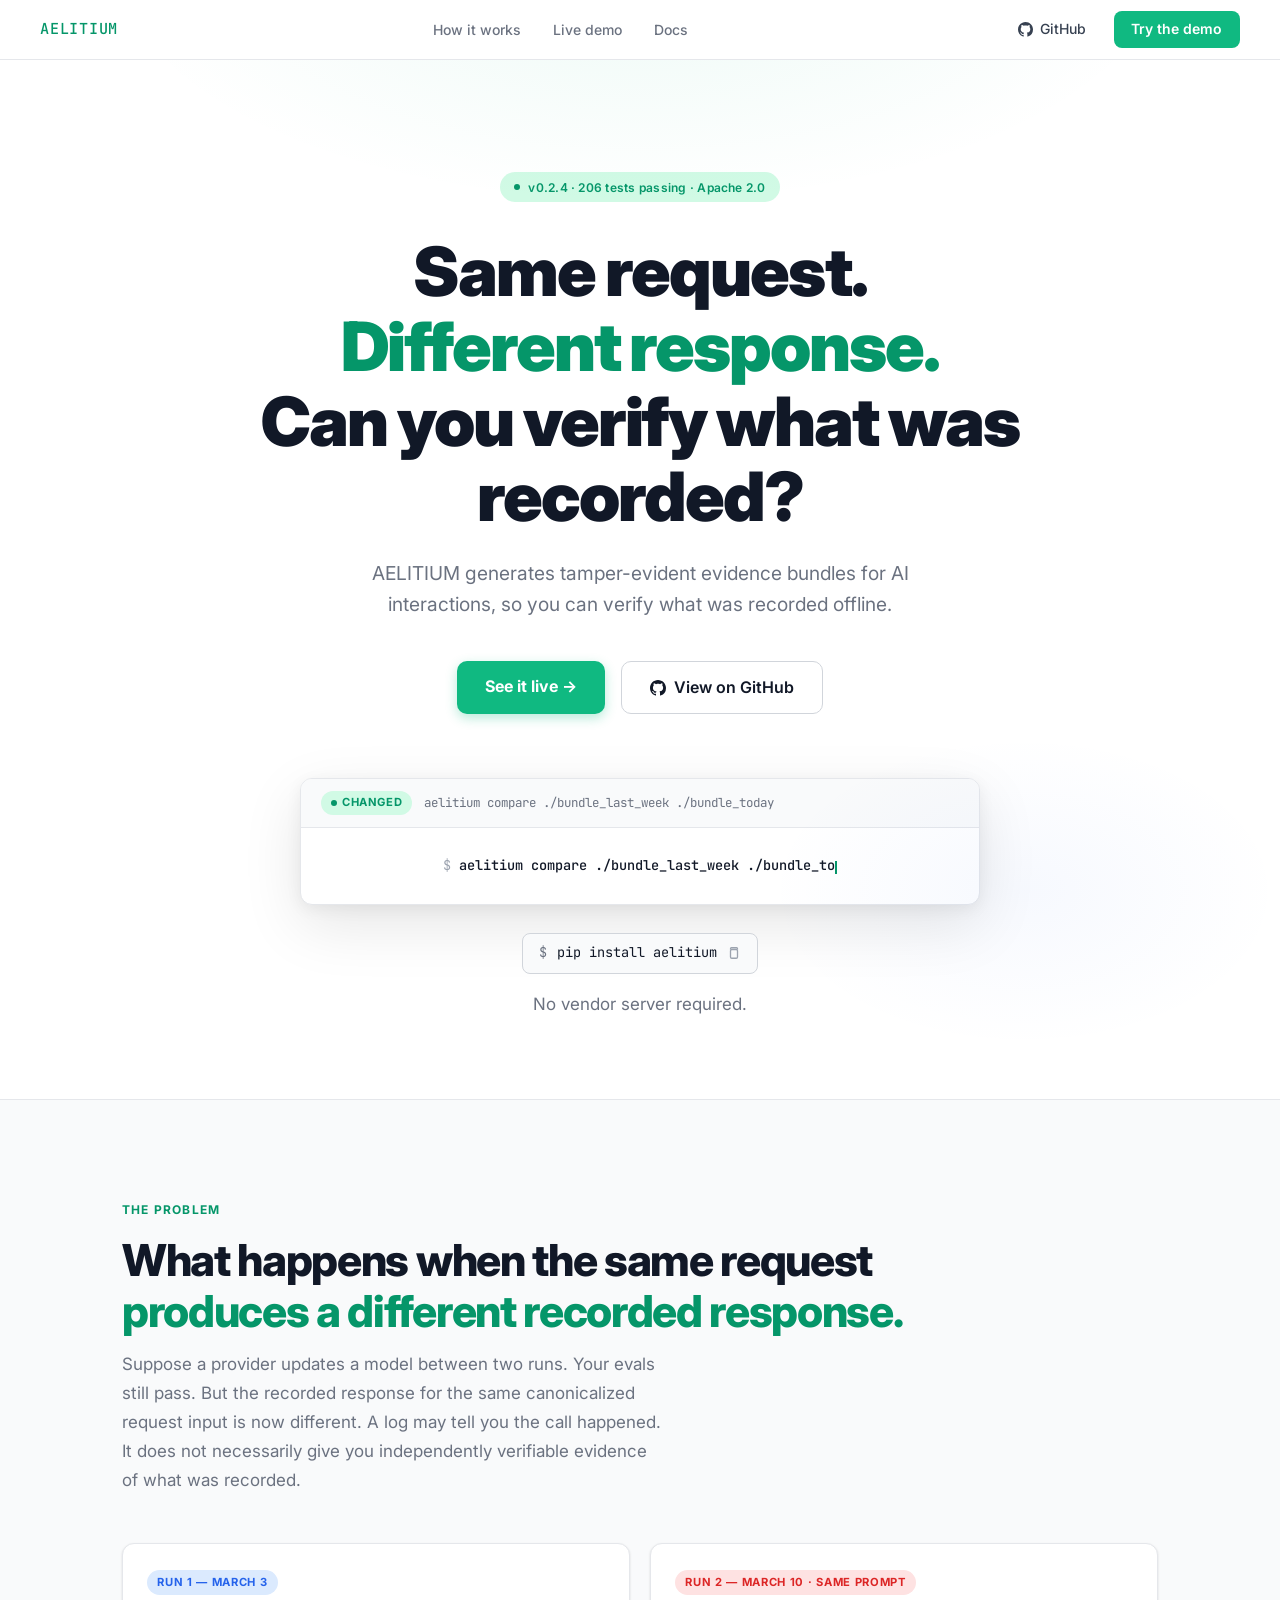
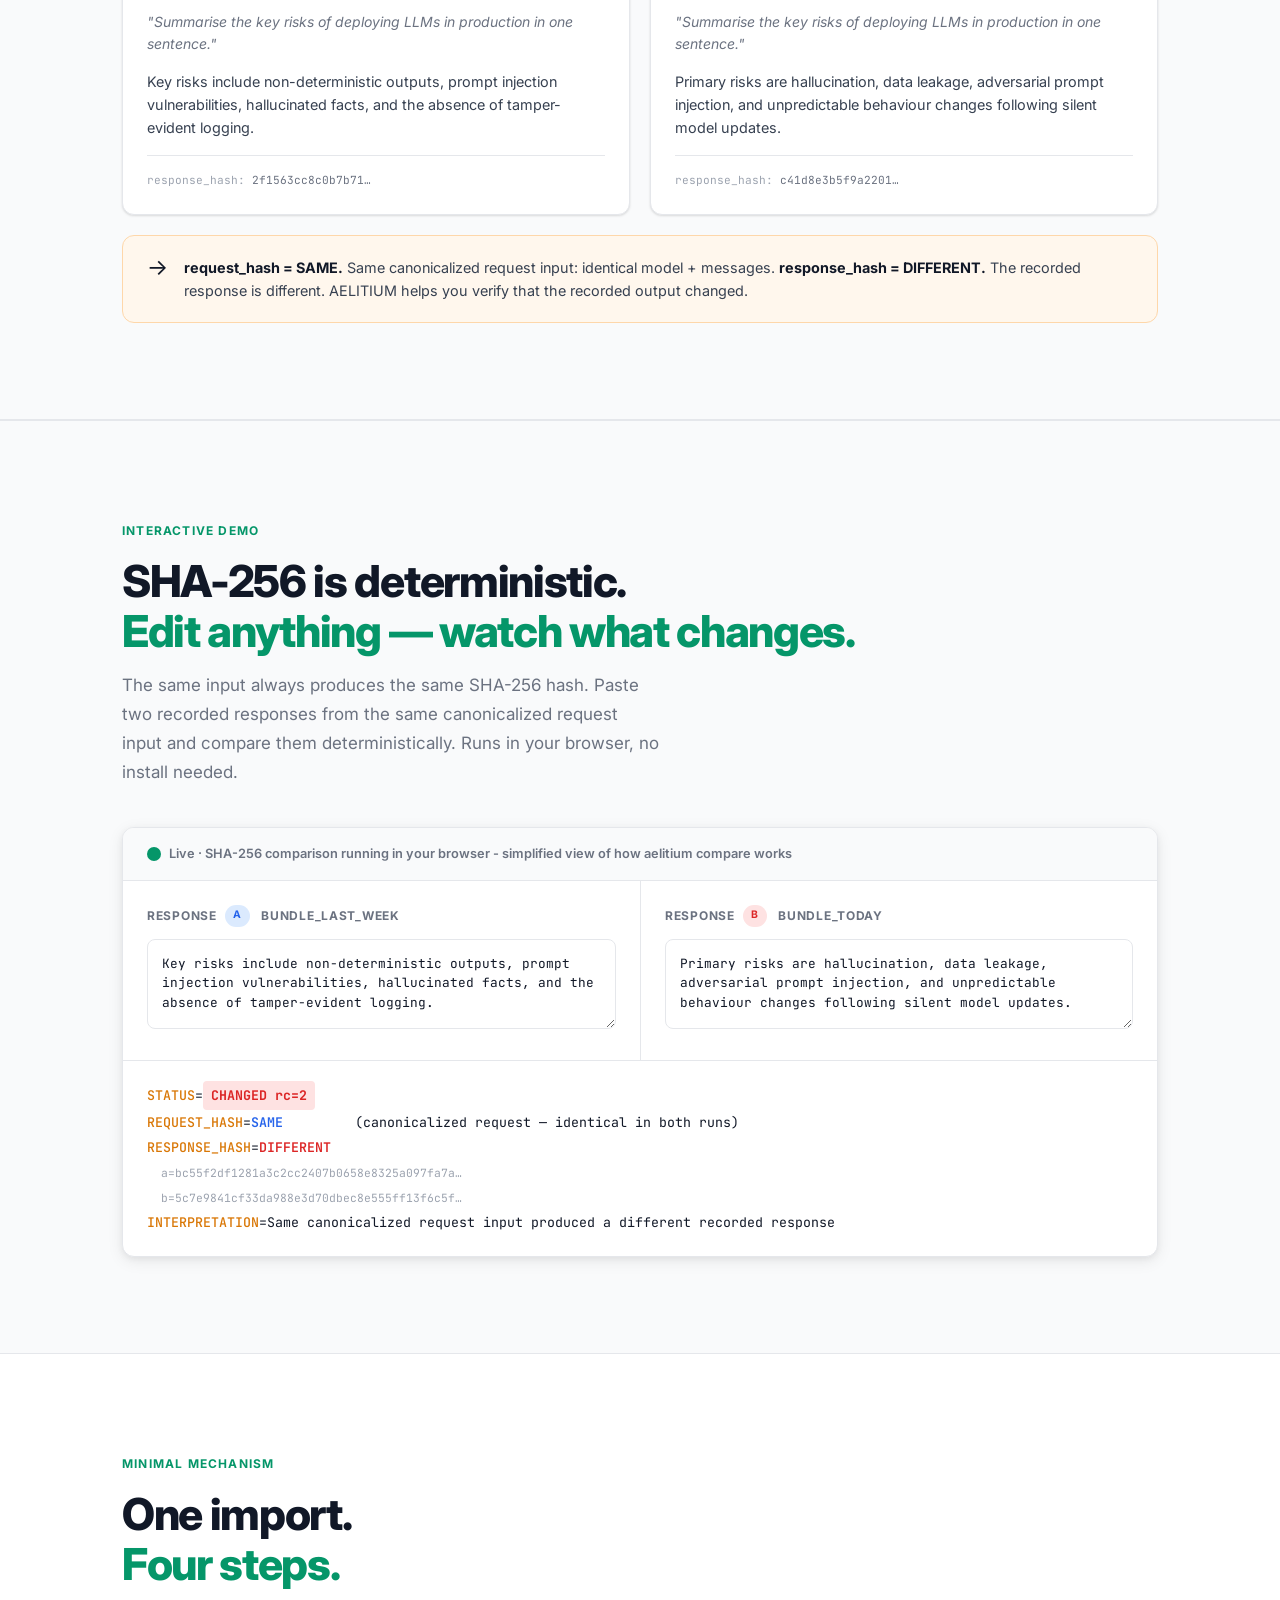
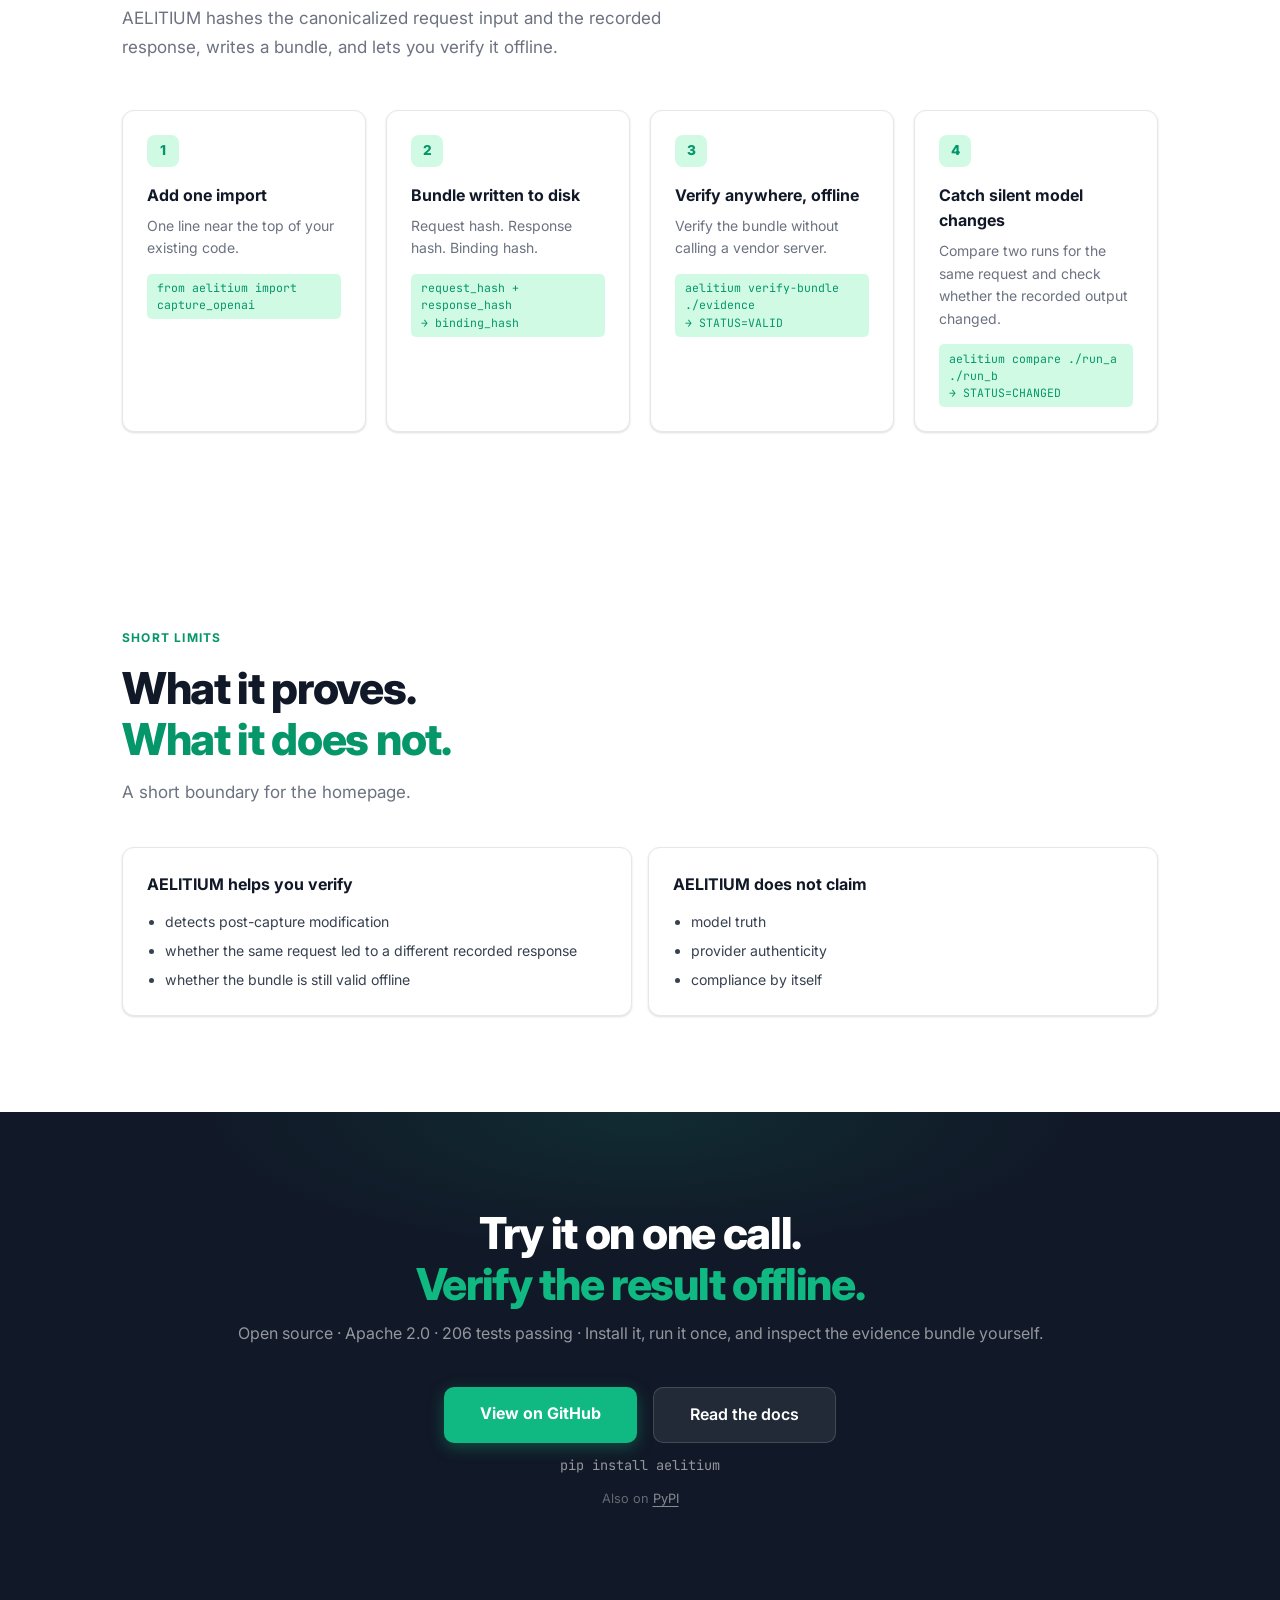
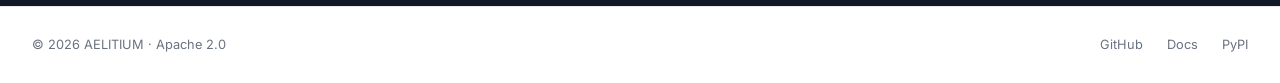
==== commit 8447361d: "tighten homepage wording for messaging guardrail" ====
--- a/index.html
+++ b/index.html
@@ -757,7 +757,7 @@
       <div class="trust-card">
         <div class="trust-title">AELITIUM helps you verify</div>
         <ul class="trust-list">
-          <li>whether recorded evidence changed after capture</li>
+          <li>detects post-capture modification</li>
           <li>whether the same request led to a different recorded response</li>
           <li>whether the bundle is still valid offline</li>
         </ul>
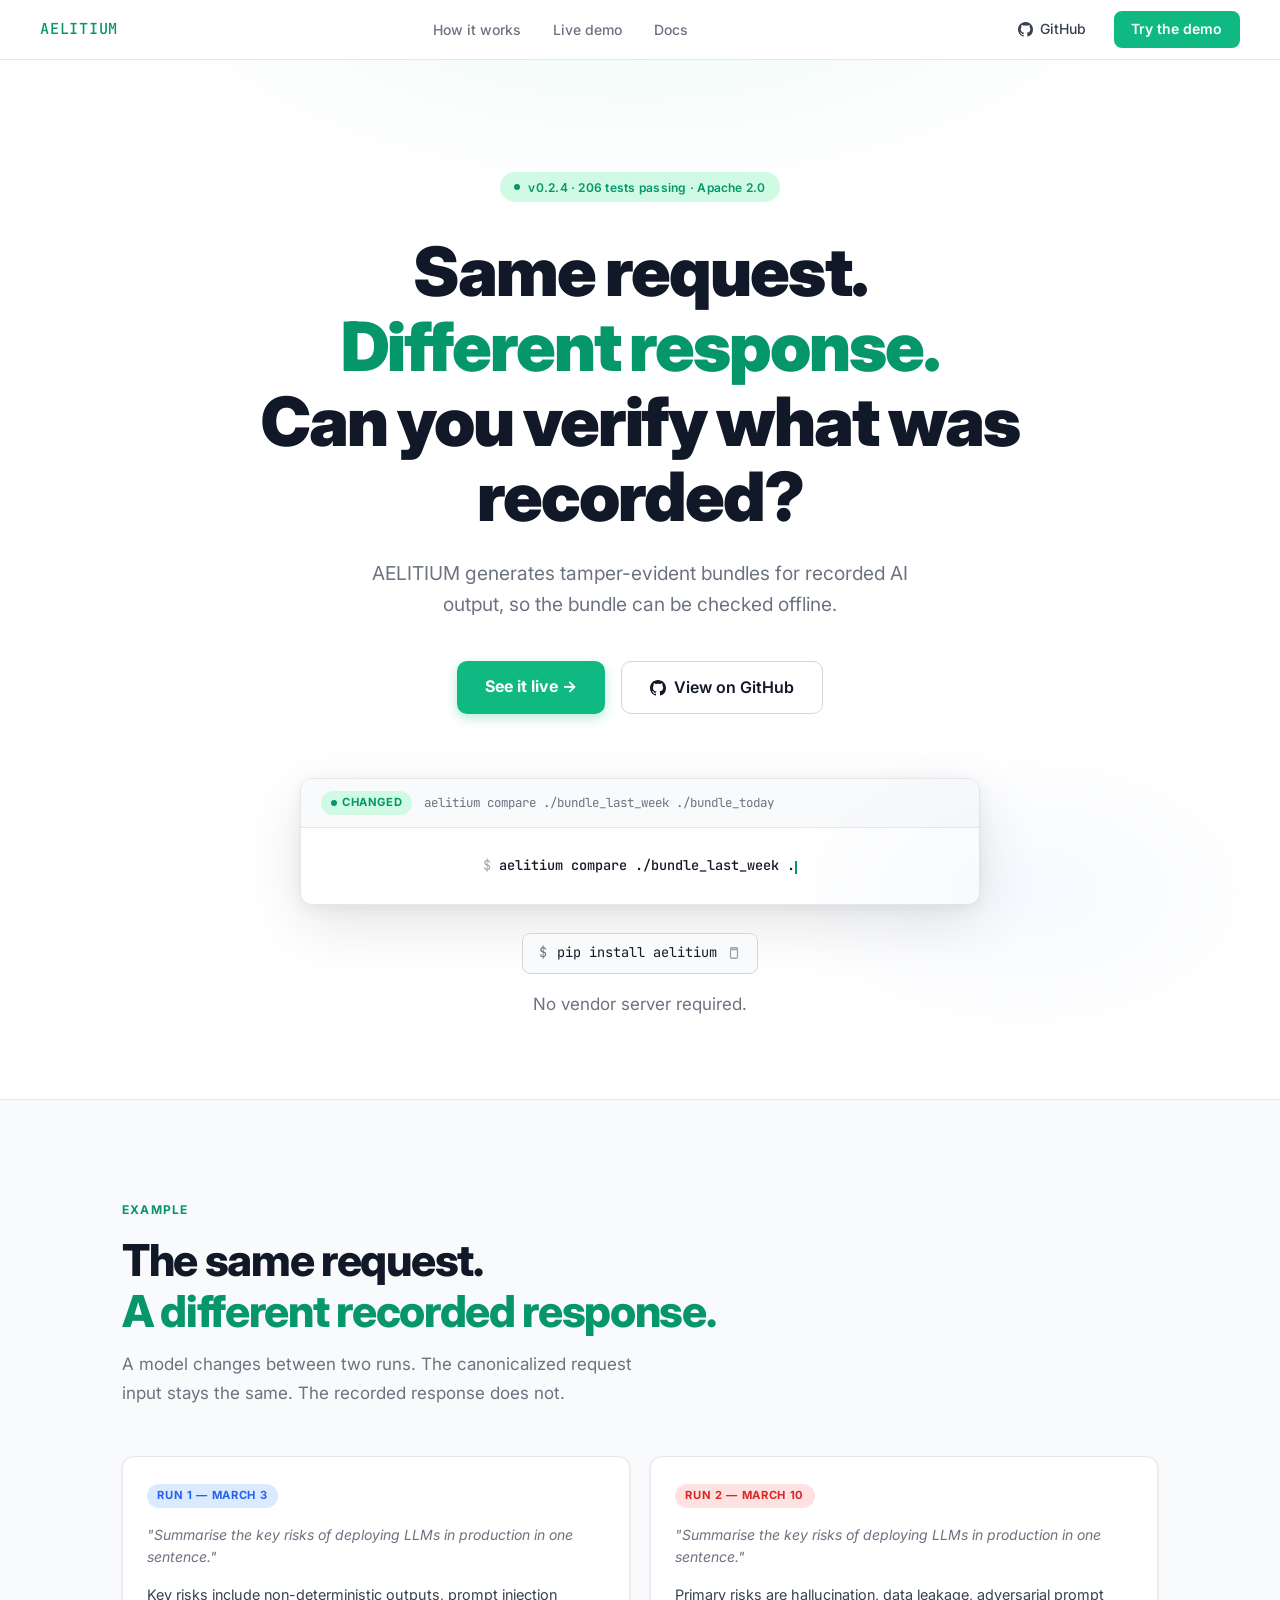
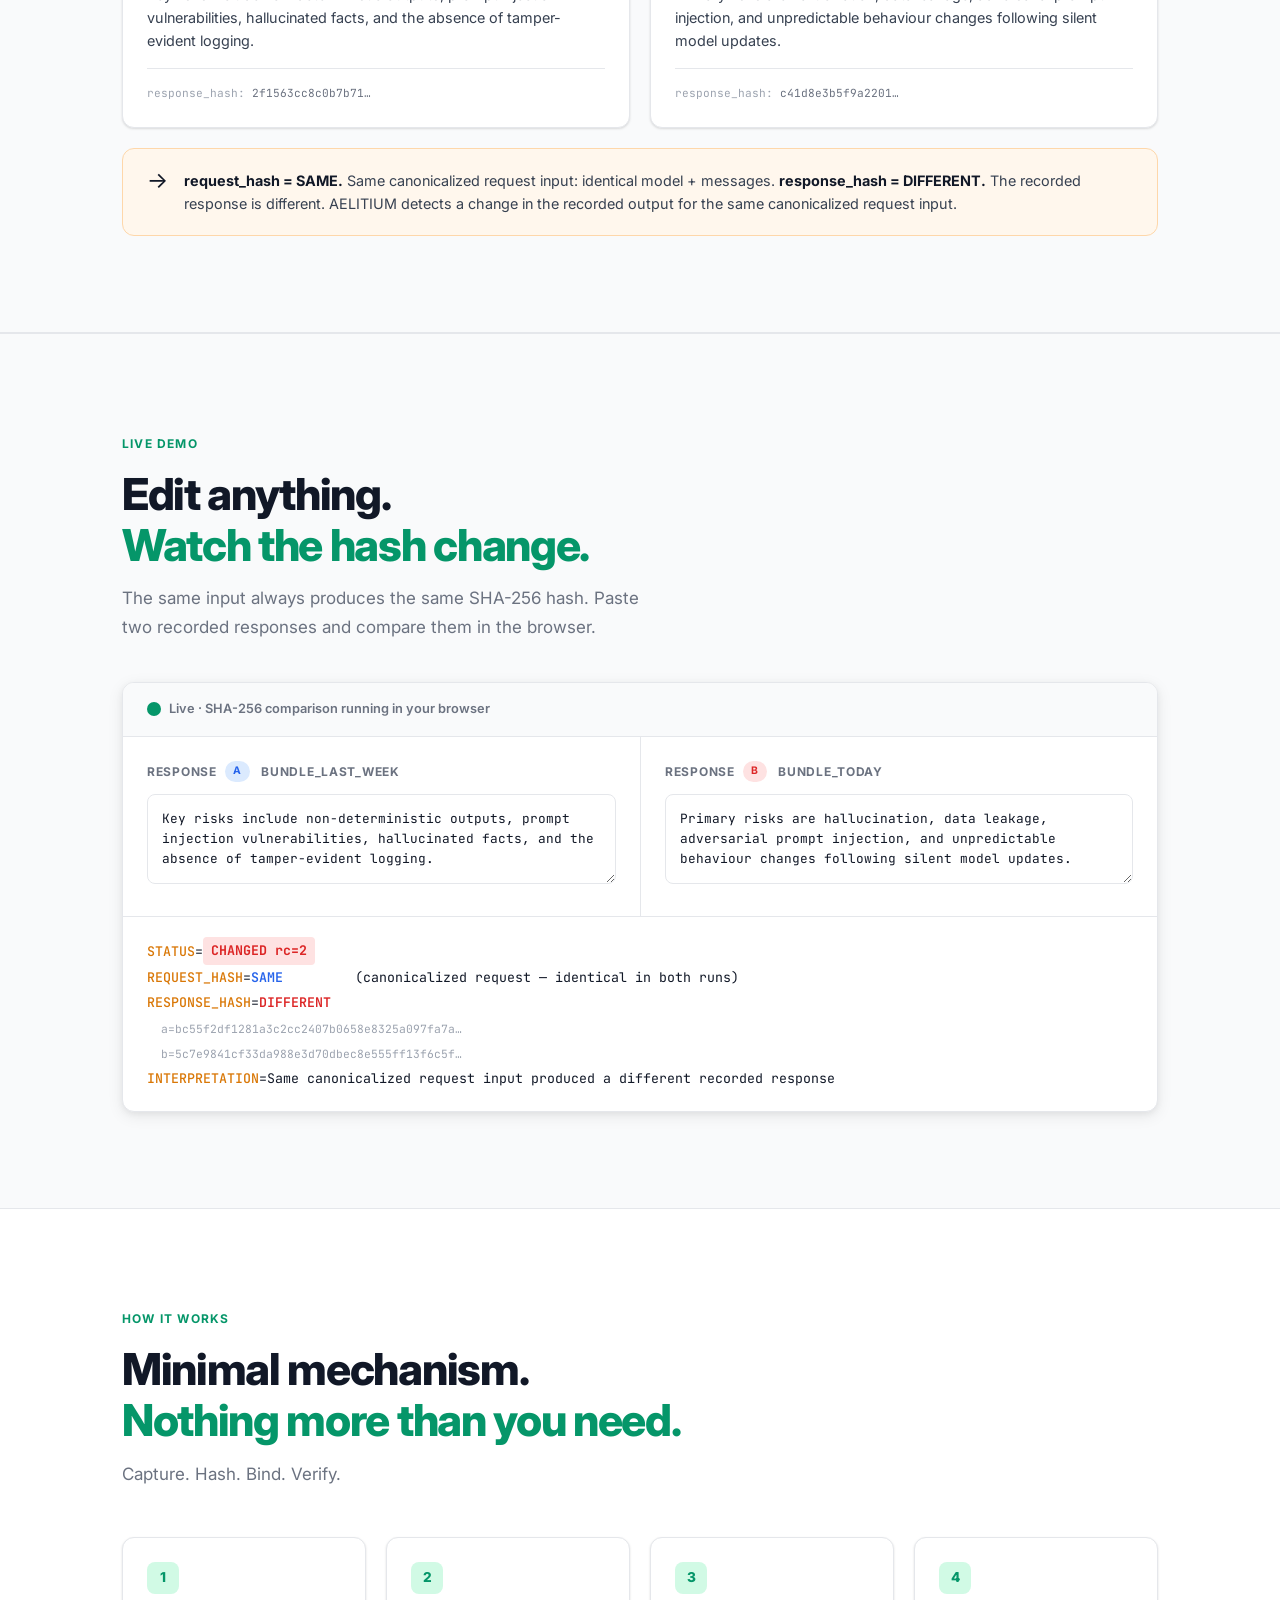
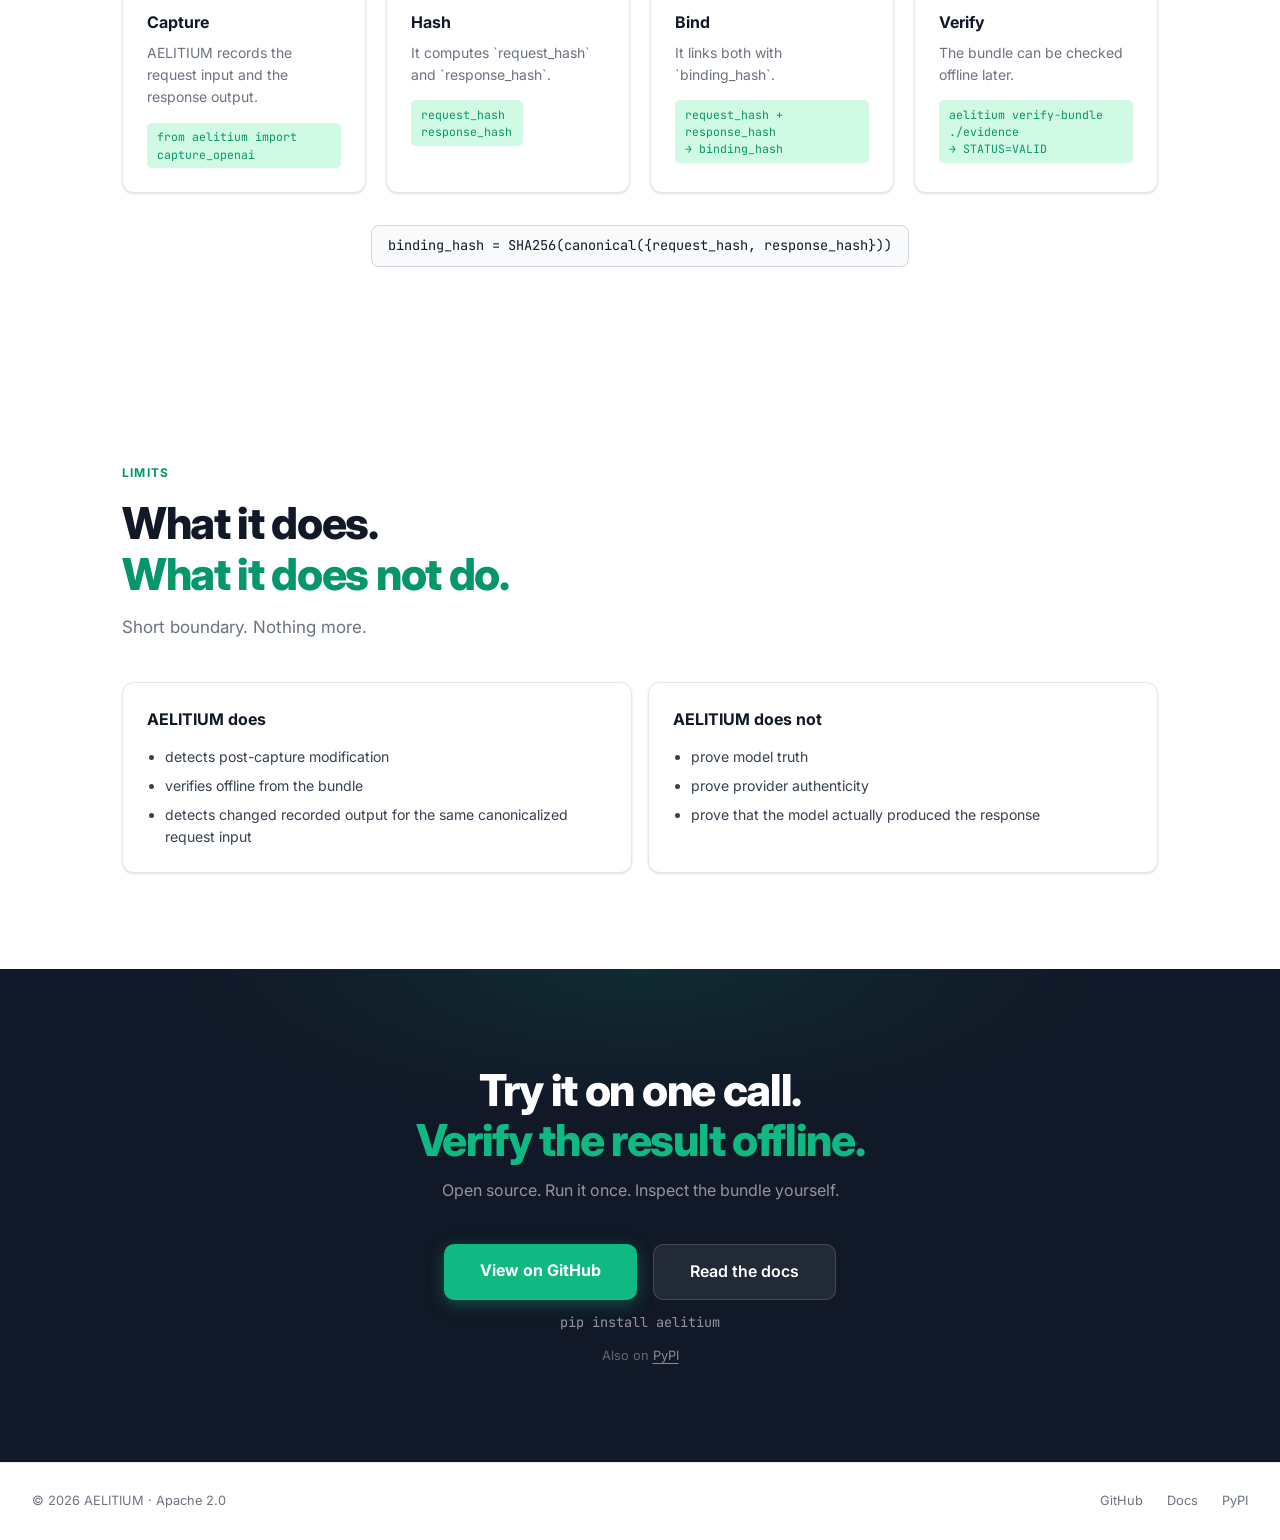
==== commit 9ec513e0: "shrink homepage to minimal public surface" ====
--- a/index.html
+++ b/index.html
@@ -4,7 +4,7 @@
 <meta charset="UTF-8">
 <meta name="viewport" content="width=device-width, initial-scale=1.0">
 <title>AELITIUM - Verify what was recorded</title>
-<meta name="description" content="AELITIUM generates tamper-evident evidence bundles for AI interactions so you can verify what was recorded offline.">
+<meta name="description" content="AELITIUM generates tamper-evident bundles for recorded AI output so the bundle can be checked offline.">
 <link rel="preconnect" href="https://fonts.googleapis.com">
 <link href="https://fonts.googleapis.com/css2?family=Inter:wght@400;500;600;700;800;900&family=JetBrains+Mono:wght@400;500&display=swap" rel="stylesheet">
 <style>
@@ -612,7 +612,7 @@
     v0.2.4 · 206 tests passing · Apache 2.0
   </div>
   <h1>Same request.<br><span class="accent">Different response.</span><br>Can you verify what was recorded?</h1>
-  <p class="hero-sub">AELITIUM generates tamper-evident evidence bundles for AI interactions, so you can verify what was recorded offline.</p>
+  <p class="hero-sub">AELITIUM generates tamper-evident bundles for recorded AI output, so the bundle can be checked offline.</p>
   <div class="hero-actions">
     <a class="hero-btn-primary" href="#demo">See it live →</a>
     <a class="hero-btn-secondary" href="https://github.com/aelitium-dev/aelitium-v3">
@@ -655,12 +655,12 @@
   <p class="section-sub" style="margin-top:1rem;max-width:none;">No vendor server required.</p>
 </div>
 
-<!-- PROBLEM -->
+<!-- EXAMPLE -->
 <div style="background:var(--bg);border-top:1px solid var(--border);border-bottom:1px solid var(--border);">
   <div class="section-wrap">
-    <div class="section-label">The problem</div>
-    <h2>What happens when the same request<br><span class="accent">produces a different recorded response.</span></h2>
-    <p class="section-sub">Suppose a provider updates a model between two runs. Your evals still pass. But the recorded response for the same canonicalized request input is now different. A log may tell you the call happened. It does not necessarily give you independently verifiable evidence of what was recorded.</p>
+    <div class="section-label">Example</div>
+    <h2>The same request.<br><span class="accent">A different recorded response.</span></h2>
+    <p class="section-sub">A model changes between two runs. The canonicalized request input stays the same. The recorded response does not.</p>
     <div class="problem-cards">
       <div class="p-card">
         <span class="p-card-tag tag-a">Run 1 — March 3</span>
@@ -669,7 +669,7 @@
         <div class="p-card-hash">response_hash: <span class="hval">2f1563cc8c0b7b71…</span></div>
       </div>
       <div class="p-card">
-        <span class="p-card-tag tag-b">Run 2 — March 10 · same prompt</span>
+        <span class="p-card-tag tag-b">Run 2 — March 10</span>
         <p class="p-card-q">"Summarise the key risks of deploying LLMs in production in one sentence."</p>
         <p class="p-card-a">Primary risks are hallucination, data leakage, adversarial prompt injection, and unpredictable behaviour changes following silent model updates.</p>
         <div class="p-card-hash">response_hash: <span class="hval">c41d8e3b5f9a2201…</span></div>
@@ -680,7 +680,7 @@
       <div class="problem-verdict-text">
         <strong>request_hash = SAME.</strong> Same canonicalized request input: identical model + messages.
         <strong> response_hash = DIFFERENT.</strong> The recorded response is different.
-        AELITIUM helps you verify that the recorded output changed.
+        AELITIUM detects a change in the recorded output for the same canonicalized request input.
       </div>
     </div>
   </div>
@@ -689,13 +689,13 @@
 <!-- LIVE DEMO -->
 <div class="demo-bg" id="demo">
   <div class="section-wrap">
-    <div class="section-label">Interactive demo</div>
-    <h2>SHA-256 is deterministic.<br><span class="accent">Edit anything — watch what changes.</span></h2>
-    <p class="section-sub">The same input always produces the same SHA-256 hash. Paste two recorded responses from the same canonicalized request input and compare them deterministically. Runs in your browser, no install needed.</p>
+    <div class="section-label">Live demo</div>
+    <h2>Edit anything.<br><span class="accent">Watch the hash change.</span></h2>
+    <p class="section-sub">The same input always produces the same SHA-256 hash. Paste two recorded responses and compare them in the browser.</p>
     <div class="demo-card">
       <div class="demo-card-header">
         <svg width="14" height="14" viewBox="0 0 16 16" fill="var(--green)"><circle cx="8" cy="8" r="8"/></svg>
-        Live · SHA-256 comparison running in your browser - simplified view of how aelitium compare works
+        Live · SHA-256 comparison running in your browser
       </div>
       <div class="demo-inputs">
         <div class="demo-col">
@@ -715,33 +715,38 @@
 <!-- HOW IT WORKS -->
 <div id="mechanism">
   <div class="section-wrap">
-    <div class="section-label">Minimal mechanism</div>
-    <h2>One import.<br><span class="accent">Four steps.</span></h2>
-    <p class="section-sub">AELITIUM hashes the canonicalized request input and the recorded response, writes a bundle, and lets you verify it offline.</p>
+    <div class="section-label">How it works</div>
+    <h2>Minimal mechanism.<br><span class="accent">Nothing more than you need.</span></h2>
+    <p class="section-sub">Capture. Hash. Bind. Verify.</p>
     <div class="flow-grid">
       <div class="flow-step">
         <div class="step-num">1</div>
-        <div class="step-title">Add one import</div>
-        <p class="step-desc">One line near the top of your existing code.</p>
+        <div class="step-title">Capture</div>
+        <p class="step-desc">AELITIUM records the request input and the response output.</p>
         <div class="step-code">from aelitium import capture_openai</div>
       </div>
       <div class="flow-step">
         <div class="step-num">2</div>
-        <div class="step-title">Bundle written to disk</div>
-        <p class="step-desc">Request hash. Response hash. Binding hash.</p>
-        <div class="step-code">request_hash + response_hash<br>→ binding_hash</div>
+        <div class="step-title">Hash</div>
+        <p class="step-desc">It computes `request_hash` and `response_hash`.</p>
+        <div class="step-code">request_hash<br>response_hash</div>
       </div>
       <div class="flow-step">
         <div class="step-num">3</div>
-        <div class="step-title">Verify anywhere, offline</div>
-        <p class="step-desc">Verify the bundle without calling a vendor server.</p>
-        <div class="step-code">aelitium verify-bundle ./evidence<br>→ STATUS=VALID</div>
+        <div class="step-title">Bind</div>
+        <p class="step-desc">It links both with `binding_hash`.</p>
+        <div class="step-code">request_hash + response_hash<br>→ binding_hash</div>
       </div>
       <div class="flow-step">
         <div class="step-num">4</div>
-        <div class="step-title">Catch silent model changes</div>
-        <p class="step-desc">Compare two runs for the same request and check whether the recorded output changed.</p>
-        <div class="step-code">aelitium compare ./run_a ./run_b<br>→ STATUS=CHANGED</div>
+        <div class="step-title">Verify</div>
+        <p class="step-desc">The bundle can be checked offline later.</p>
+        <div class="step-code">aelitium verify-bundle ./evidence<br>→ STATUS=VALID</div>
+      </div>
+    </div>
+    <div class="install-row" style="margin-top:2rem;">
+      <div class="install-chip" style="cursor:default;">
+        <span>binding_hash = SHA256(canonical({request_hash, response_hash}))</span>
       </div>
     </div>
   </div>
@@ -750,24 +755,24 @@
 <!-- TRUST MODEL -->
 <div>
   <div class="section-wrap">
-    <div class="section-label">Short limits</div>
-    <h2>What it proves.<br><span class="accent">What it does not.</span></h2>
-    <p class="section-sub">A short boundary for the homepage.</p>
+    <div class="section-label">Limits</div>
+    <h2>What it does.<br><span class="accent">What it does not do.</span></h2>
+    <p class="section-sub">Short boundary. Nothing more.</p>
     <div class="trust-grid">
       <div class="trust-card">
-        <div class="trust-title">AELITIUM helps you verify</div>
+        <div class="trust-title">AELITIUM does</div>
         <ul class="trust-list">
           <li>detects post-capture modification</li>
-          <li>whether the same request led to a different recorded response</li>
-          <li>whether the bundle is still valid offline</li>
+          <li>verifies offline from the bundle</li>
+          <li>detects changed recorded output for the same canonicalized request input</li>
         </ul>
       </div>
       <div class="trust-card">
-        <div class="trust-title">AELITIUM does not claim</div>
+        <div class="trust-title">AELITIUM does not</div>
         <ul class="trust-list">
-          <li>model truth</li>
-          <li>provider authenticity</li>
-          <li>compliance by itself</li>
+          <li>prove model truth</li>
+          <li>prove provider authenticity</li>
+          <li>prove that the model actually produced the response</li>
         </ul>
       </div>
     </div>
@@ -777,7 +782,7 @@
 <!-- CTA -->
 <div class="cta-wrap">
   <h2>Try it on one call.<br><span class="accent">Verify the result offline.</span></h2>
-  <p>Open source · Apache 2.0 · 206 tests passing · Install it, run it once, and inspect the evidence bundle yourself.</p>
+  <p>Open source. Run it once. Inspect the bundle yourself.</p>
   <div class="cta-btns">
     <a class="cta-btn-main" href="https://github.com/aelitium-dev/aelitium-v3">View on GitHub</a>
     <a class="cta-btn-ghost" href="https://github.com/aelitium-dev/aelitium-v3/tree/main/docs">Read the docs</a>
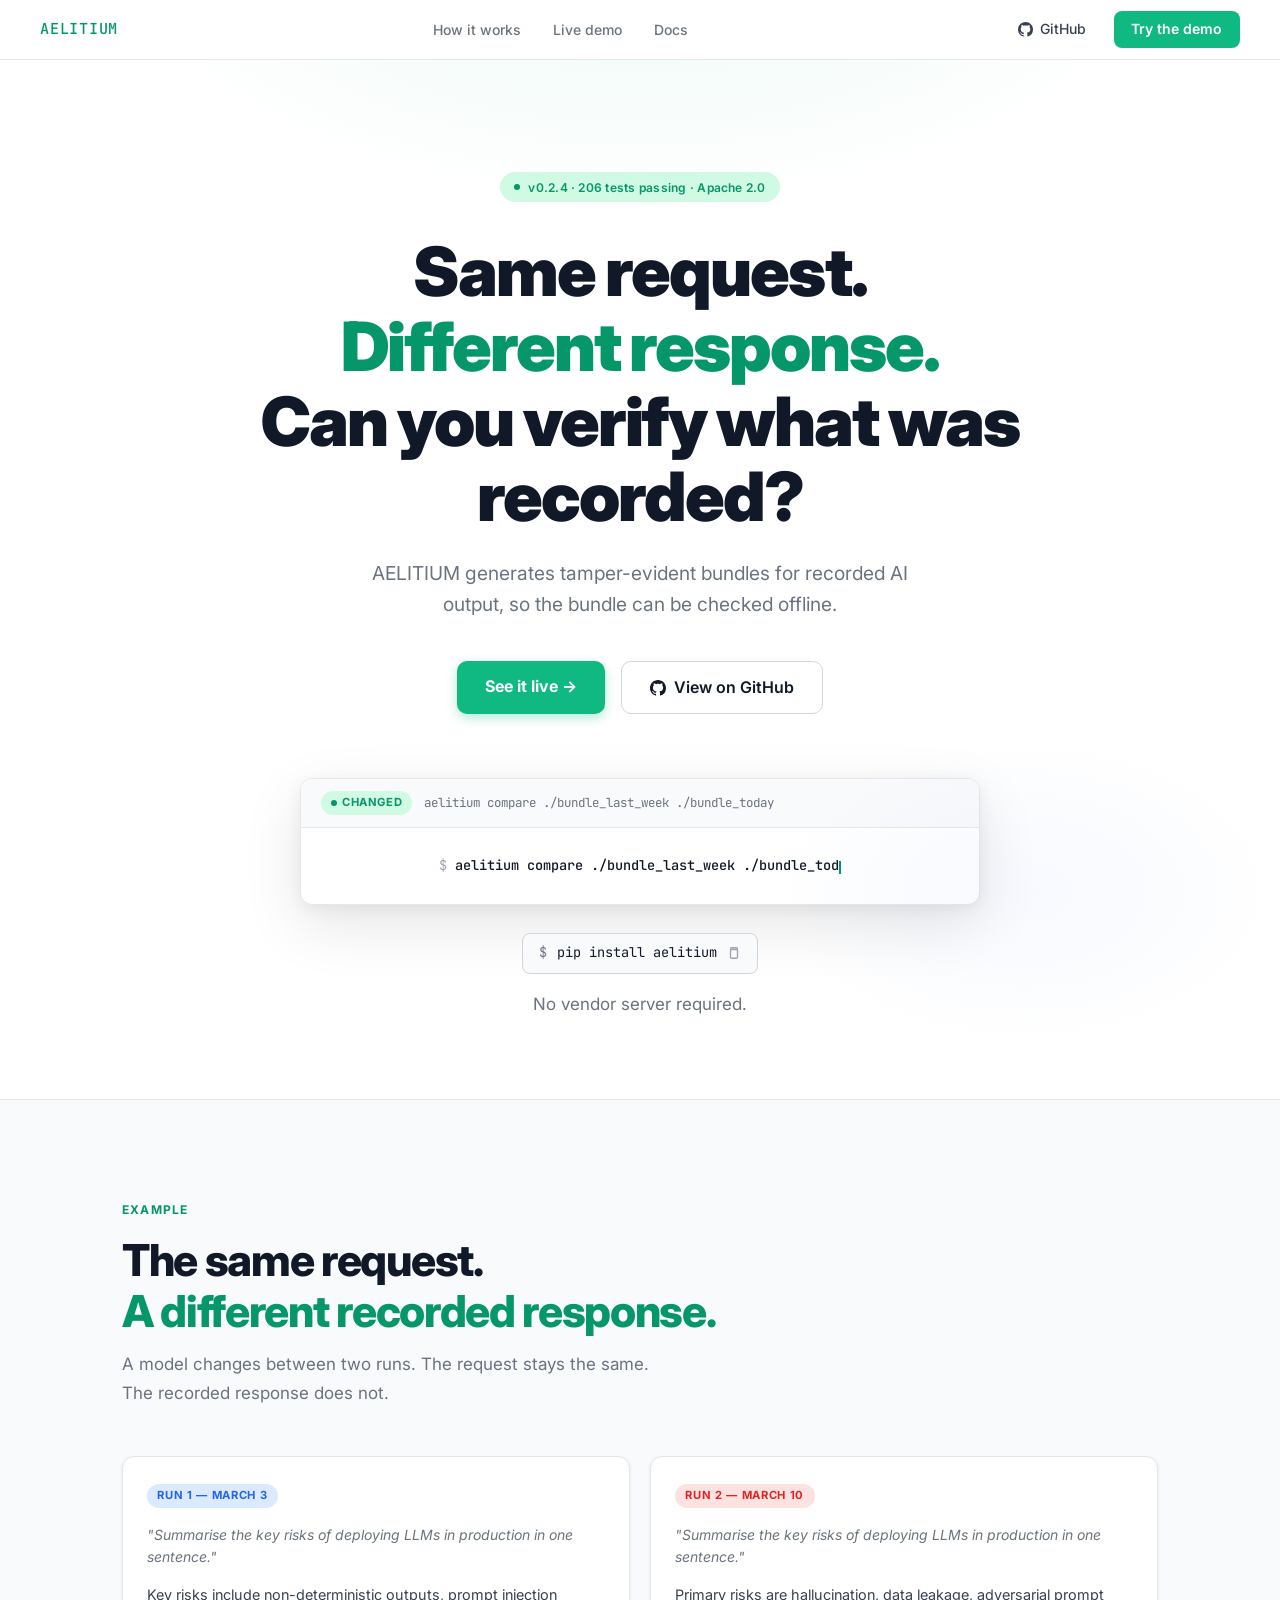
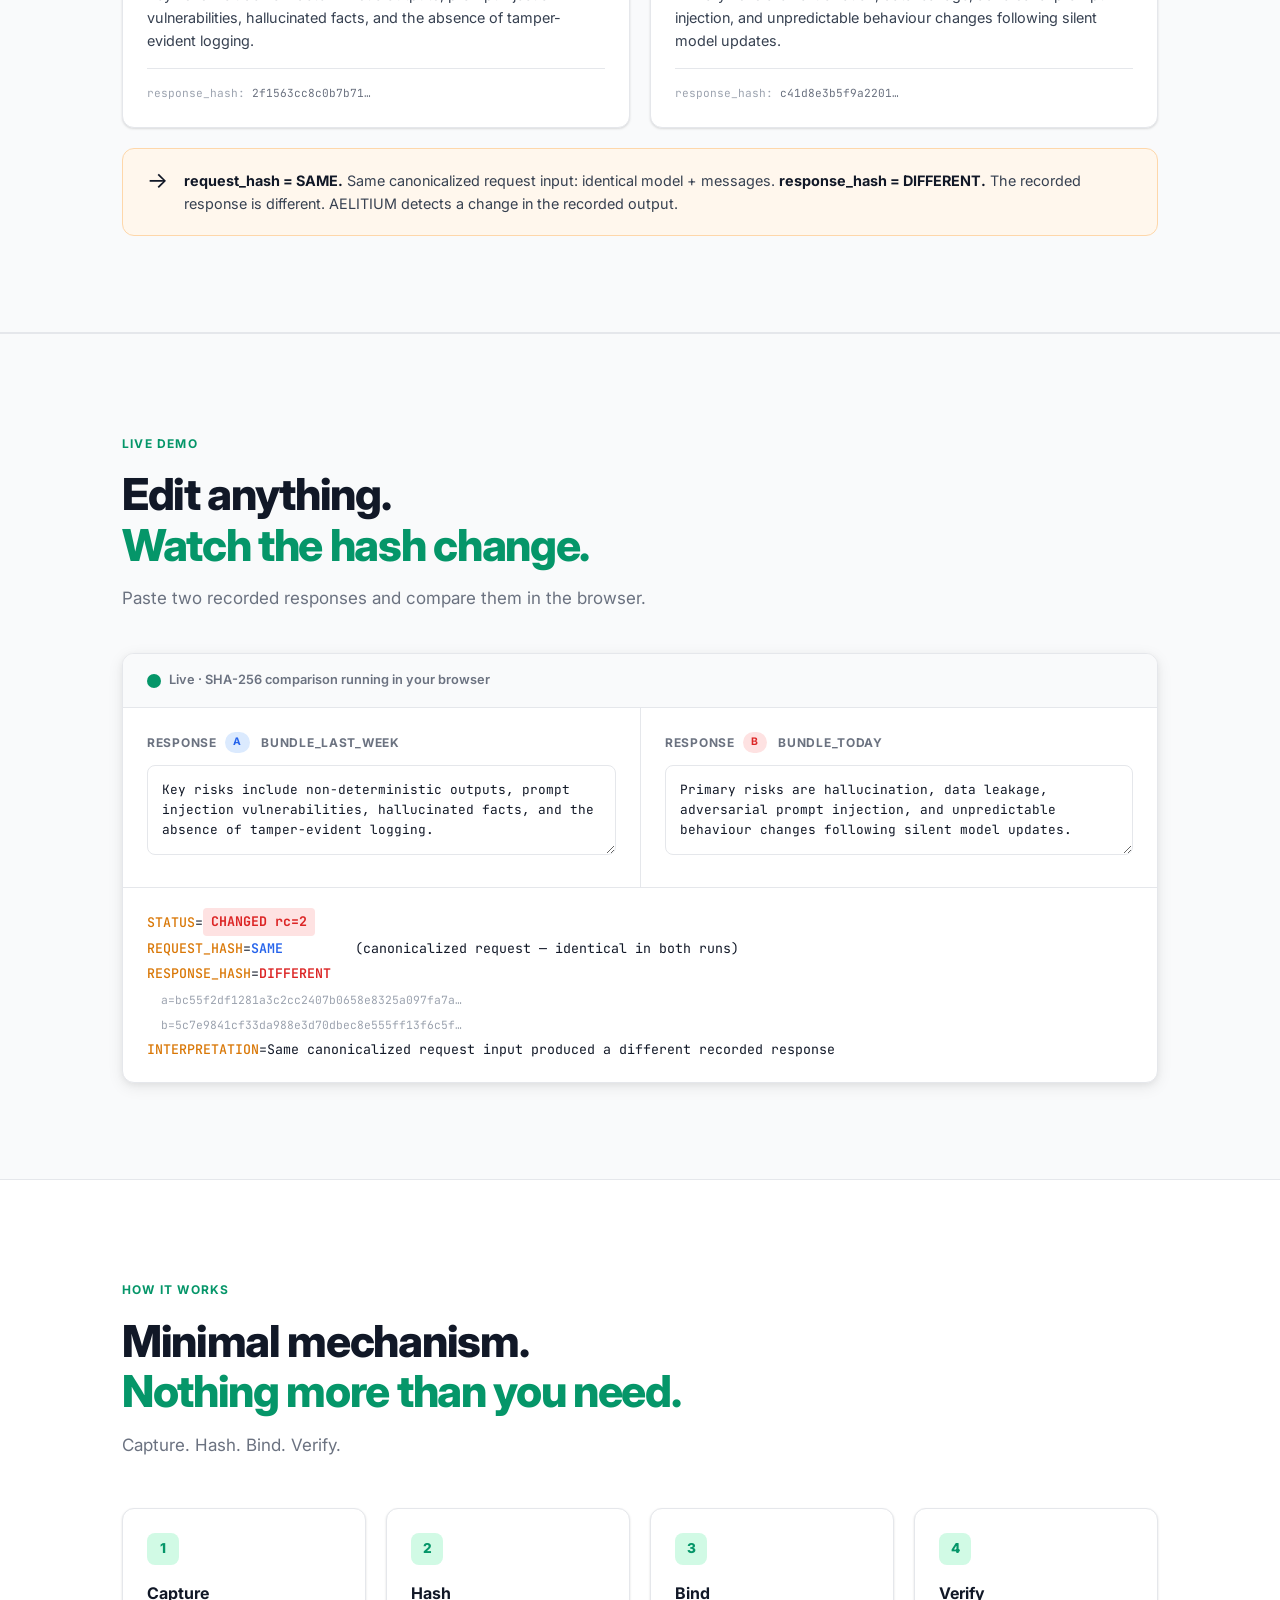
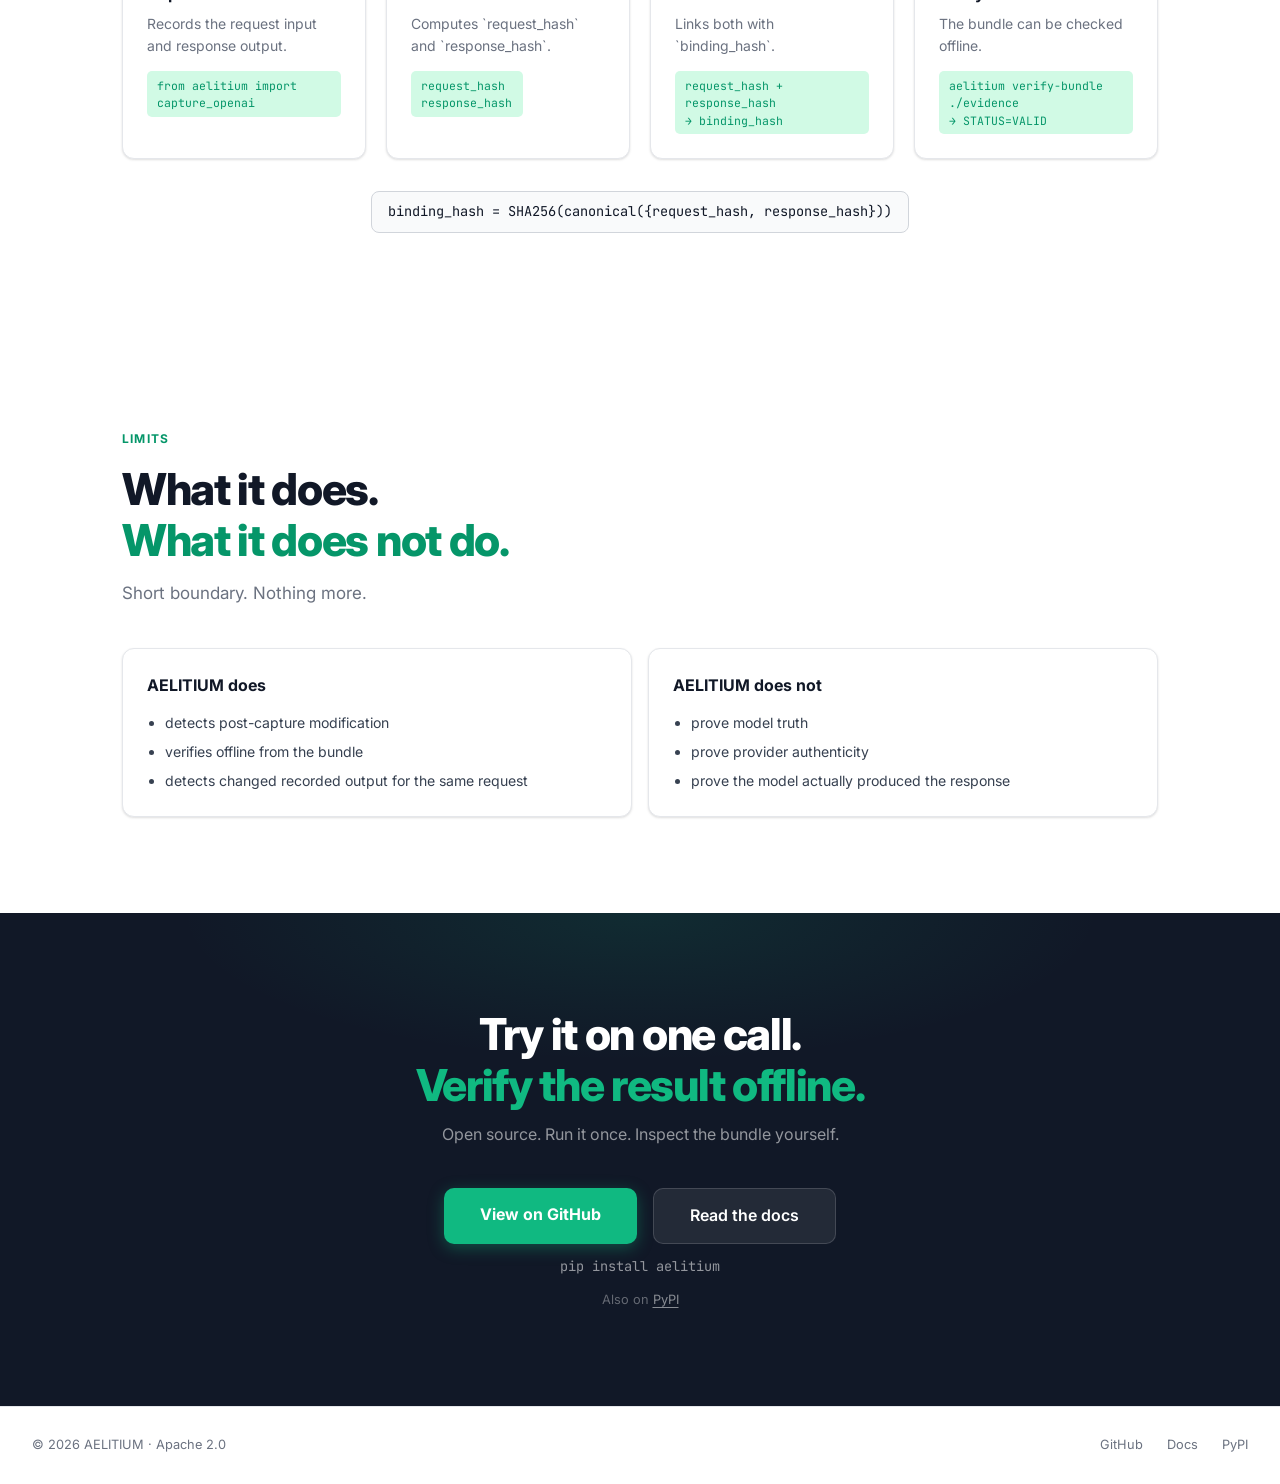
==== commit d752509c: "tighten homepage to minimal public surface" ====
--- a/index.html
+++ b/index.html
@@ -660,7 +660,7 @@
   <div class="section-wrap">
     <div class="section-label">Example</div>
     <h2>The same request.<br><span class="accent">A different recorded response.</span></h2>
-    <p class="section-sub">A model changes between two runs. The canonicalized request input stays the same. The recorded response does not.</p>
+    <p class="section-sub">A model changes between two runs. The request stays the same. The recorded response does not.</p>
     <div class="problem-cards">
       <div class="p-card">
         <span class="p-card-tag tag-a">Run 1 — March 3</span>
@@ -680,7 +680,7 @@
       <div class="problem-verdict-text">
         <strong>request_hash = SAME.</strong> Same canonicalized request input: identical model + messages.
         <strong> response_hash = DIFFERENT.</strong> The recorded response is different.
-        AELITIUM detects a change in the recorded output for the same canonicalized request input.
+        AELITIUM detects a change in the recorded output.
       </div>
     </div>
   </div>
@@ -691,7 +691,7 @@
   <div class="section-wrap">
     <div class="section-label">Live demo</div>
     <h2>Edit anything.<br><span class="accent">Watch the hash change.</span></h2>
-    <p class="section-sub">The same input always produces the same SHA-256 hash. Paste two recorded responses and compare them in the browser.</p>
+    <p class="section-sub">Paste two recorded responses and compare them in the browser.</p>
     <div class="demo-card">
       <div class="demo-card-header">
         <svg width="14" height="14" viewBox="0 0 16 16" fill="var(--green)"><circle cx="8" cy="8" r="8"/></svg>
@@ -722,25 +722,25 @@
       <div class="flow-step">
         <div class="step-num">1</div>
         <div class="step-title">Capture</div>
-        <p class="step-desc">AELITIUM records the request input and the response output.</p>
+        <p class="step-desc">Records the request input and response output.</p>
         <div class="step-code">from aelitium import capture_openai</div>
       </div>
       <div class="flow-step">
         <div class="step-num">2</div>
         <div class="step-title">Hash</div>
-        <p class="step-desc">It computes `request_hash` and `response_hash`.</p>
+        <p class="step-desc">Computes `request_hash` and `response_hash`.</p>
         <div class="step-code">request_hash<br>response_hash</div>
       </div>
       <div class="flow-step">
         <div class="step-num">3</div>
         <div class="step-title">Bind</div>
-        <p class="step-desc">It links both with `binding_hash`.</p>
+        <p class="step-desc">Links both with `binding_hash`.</p>
         <div class="step-code">request_hash + response_hash<br>→ binding_hash</div>
       </div>
       <div class="flow-step">
         <div class="step-num">4</div>
         <div class="step-title">Verify</div>
-        <p class="step-desc">The bundle can be checked offline later.</p>
+        <p class="step-desc">The bundle can be checked offline.</p>
         <div class="step-code">aelitium verify-bundle ./evidence<br>→ STATUS=VALID</div>
       </div>
     </div>
@@ -764,7 +764,7 @@
         <ul class="trust-list">
           <li>detects post-capture modification</li>
           <li>verifies offline from the bundle</li>
-          <li>detects changed recorded output for the same canonicalized request input</li>
+          <li>detects changed recorded output for the same request</li>
         </ul>
       </div>
       <div class="trust-card">
@@ -772,7 +772,7 @@
         <ul class="trust-list">
           <li>prove model truth</li>
           <li>prove provider authenticity</li>
-          <li>prove that the model actually produced the response</li>
+          <li>prove the model actually produced the response</li>
         </ul>
       </div>
     </div>
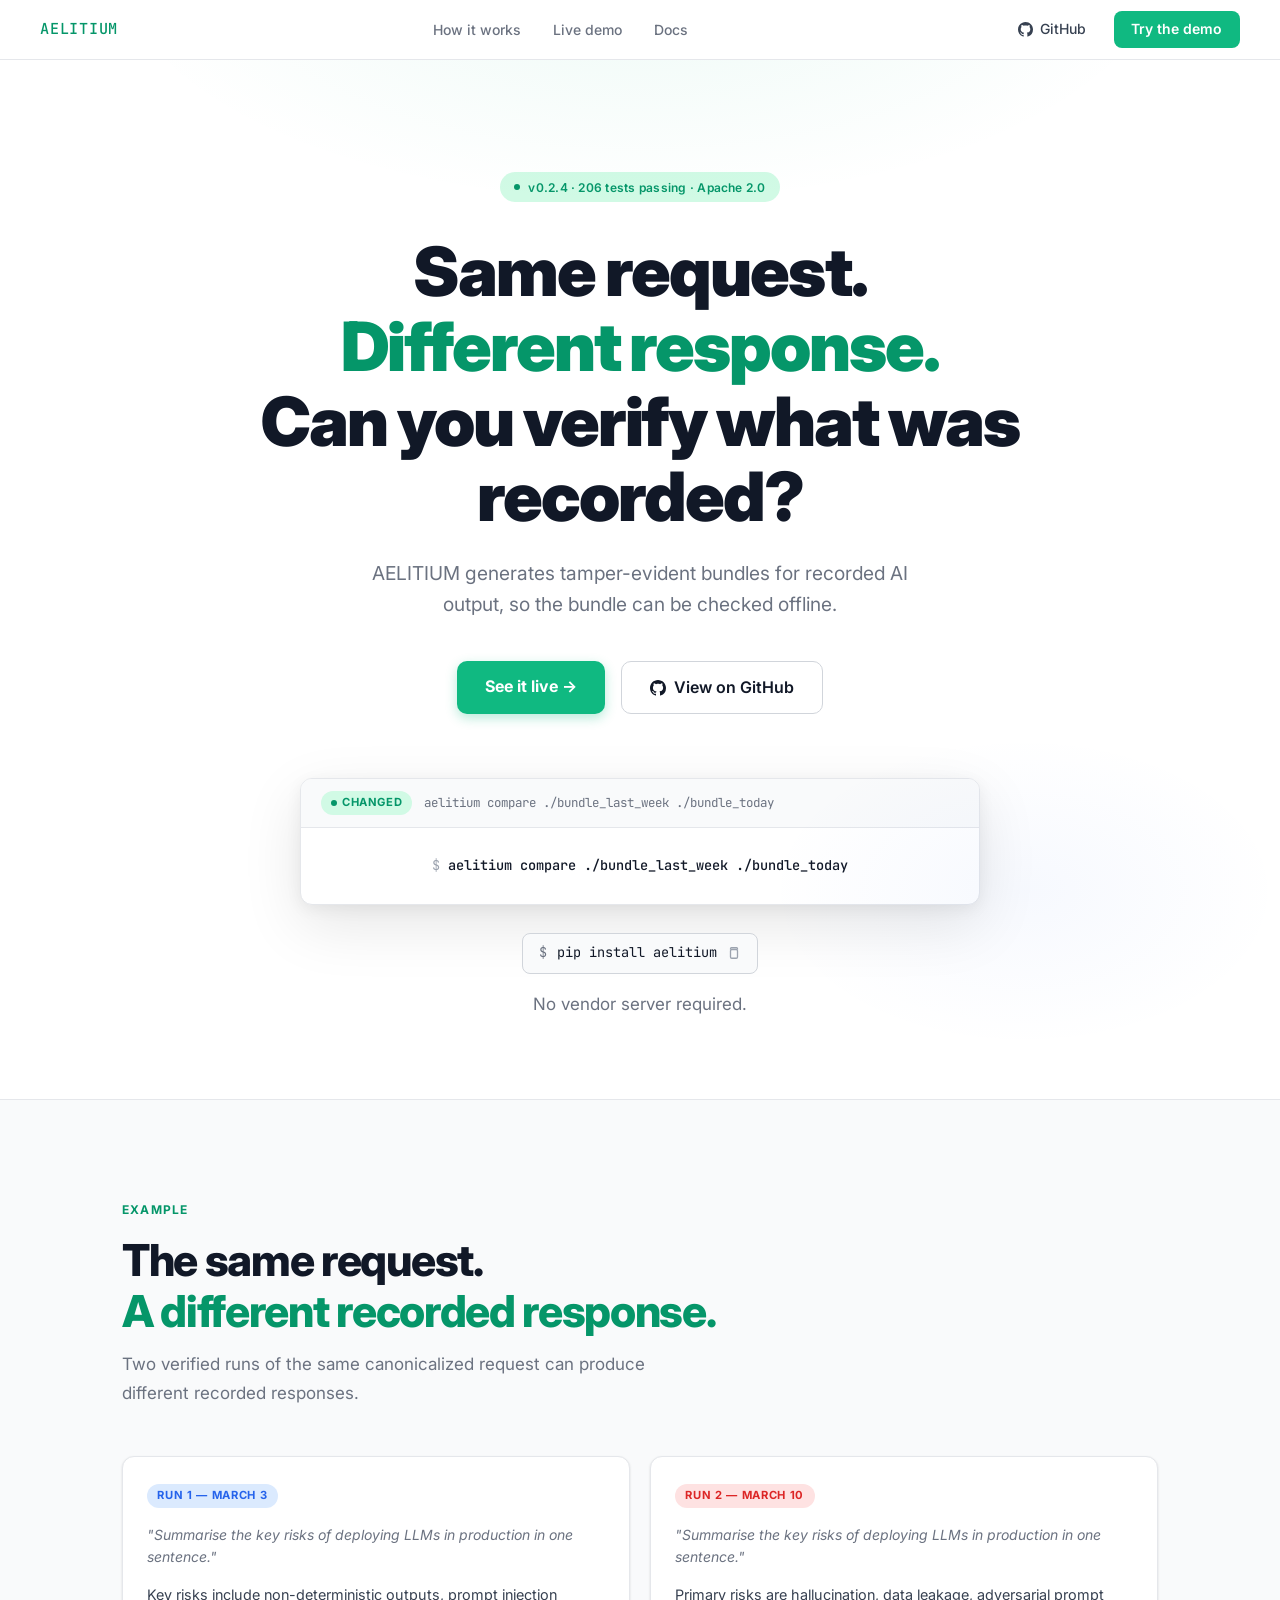
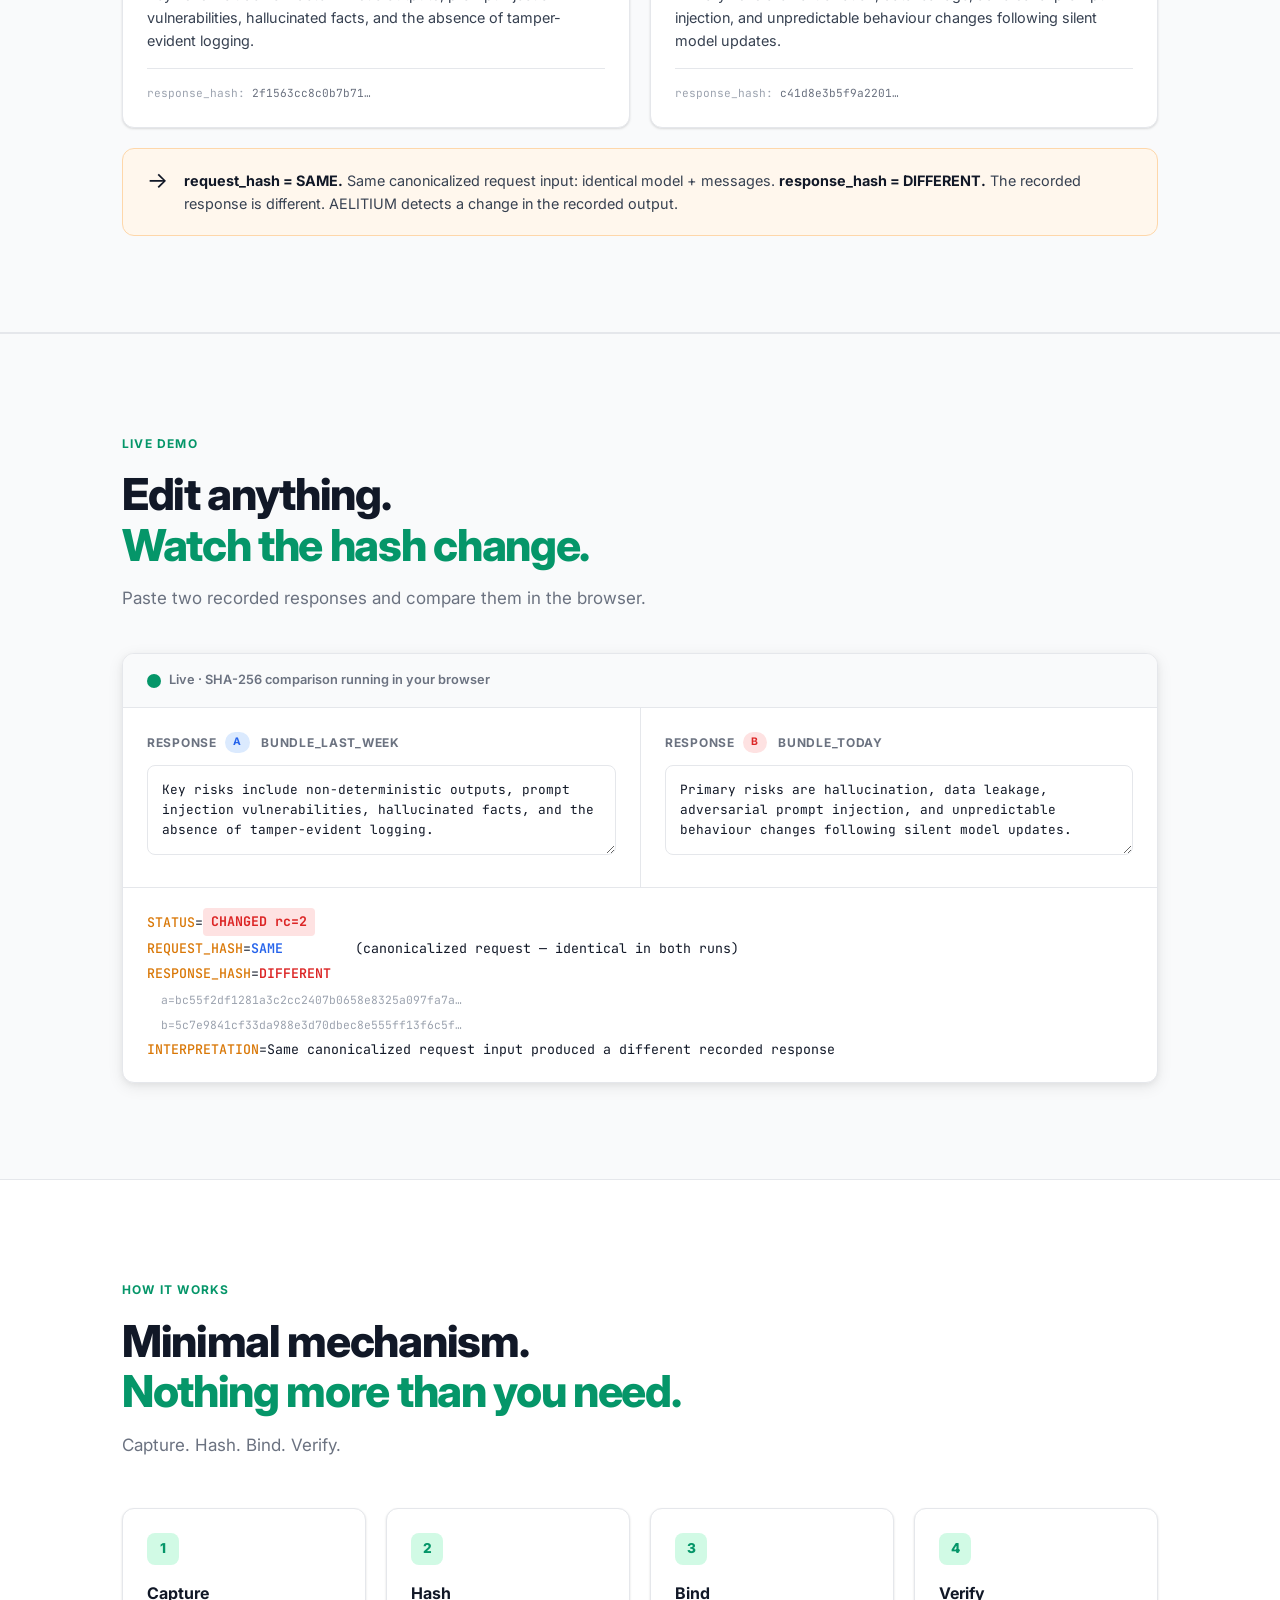
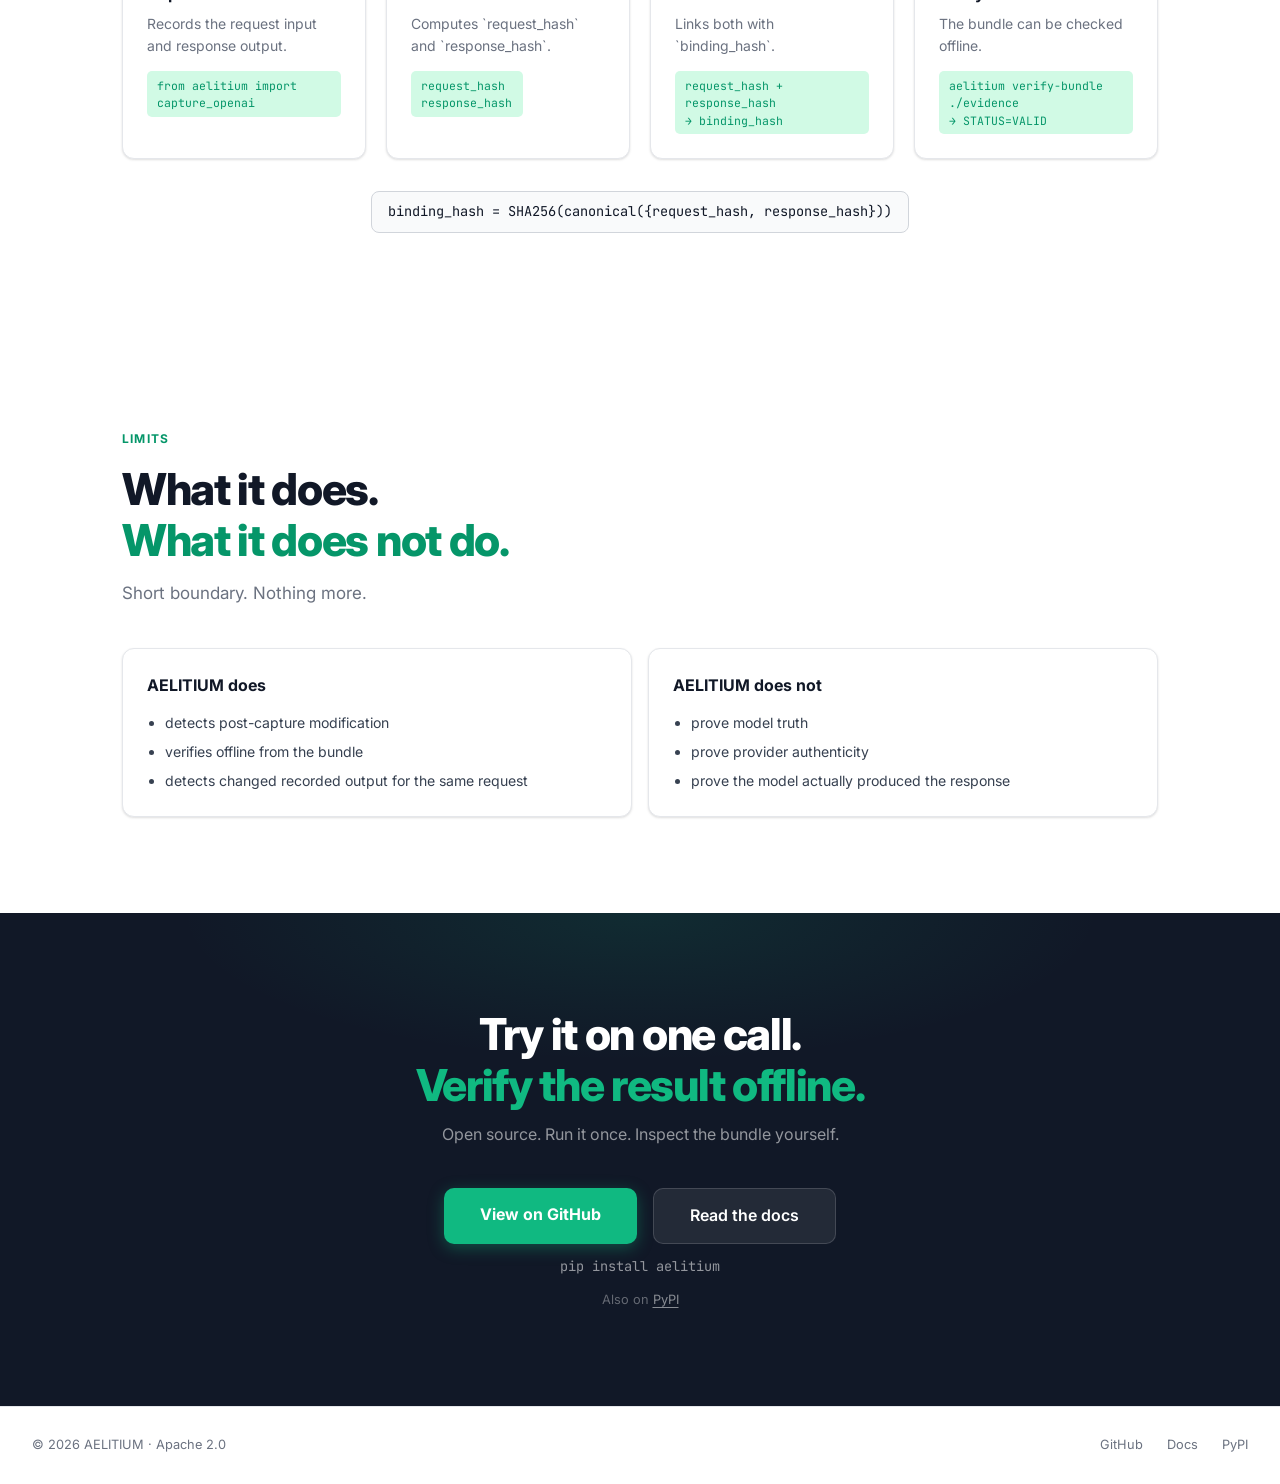
==== commit b60ccbe7: "copy: align site wording with recorded-response boundary" ====
--- a/index.html
+++ b/index.html
@@ -636,7 +636,7 @@
         <span class="o-line hidden" id="l4"><span class="o-key">RESPONSE_HASH</span>=<span class="o-diff">DIFFERENT</span>&nbsp;&nbsp;&nbsp;a=2f1563cc...&nbsp;&nbsp;b=c41d8e3b...</span>
         <span class="o-line hidden" id="l5"><span class="o-key">INTERPRETATION</span>=<span class="o-interp">Same canonicalized request input produced a different recorded response</span></span>
         <span class="o-line hidden" id="l6">&nbsp;</span>
-        <span class="o-line hidden" id="l7"><span class="o-comment"># Behavior changed between verified runs.</span></span>
+        <span class="o-line hidden" id="l7"><span class="o-comment"># Recorded response differs between verified runs.</span></span>
       </div>
     </div>
   </div>
@@ -660,7 +660,7 @@
   <div class="section-wrap">
     <div class="section-label">Example</div>
     <h2>The same request.<br><span class="accent">A different recorded response.</span></h2>
-    <p class="section-sub">A model changes between two runs. The request stays the same. The recorded response does not.</p>
+    <p class="section-sub">Two verified runs of the same canonicalized request can produce different recorded responses.</p>
     <div class="problem-cards">
       <div class="p-card">
         <span class="p-card-tag tag-a">Run 1 — March 3</span>
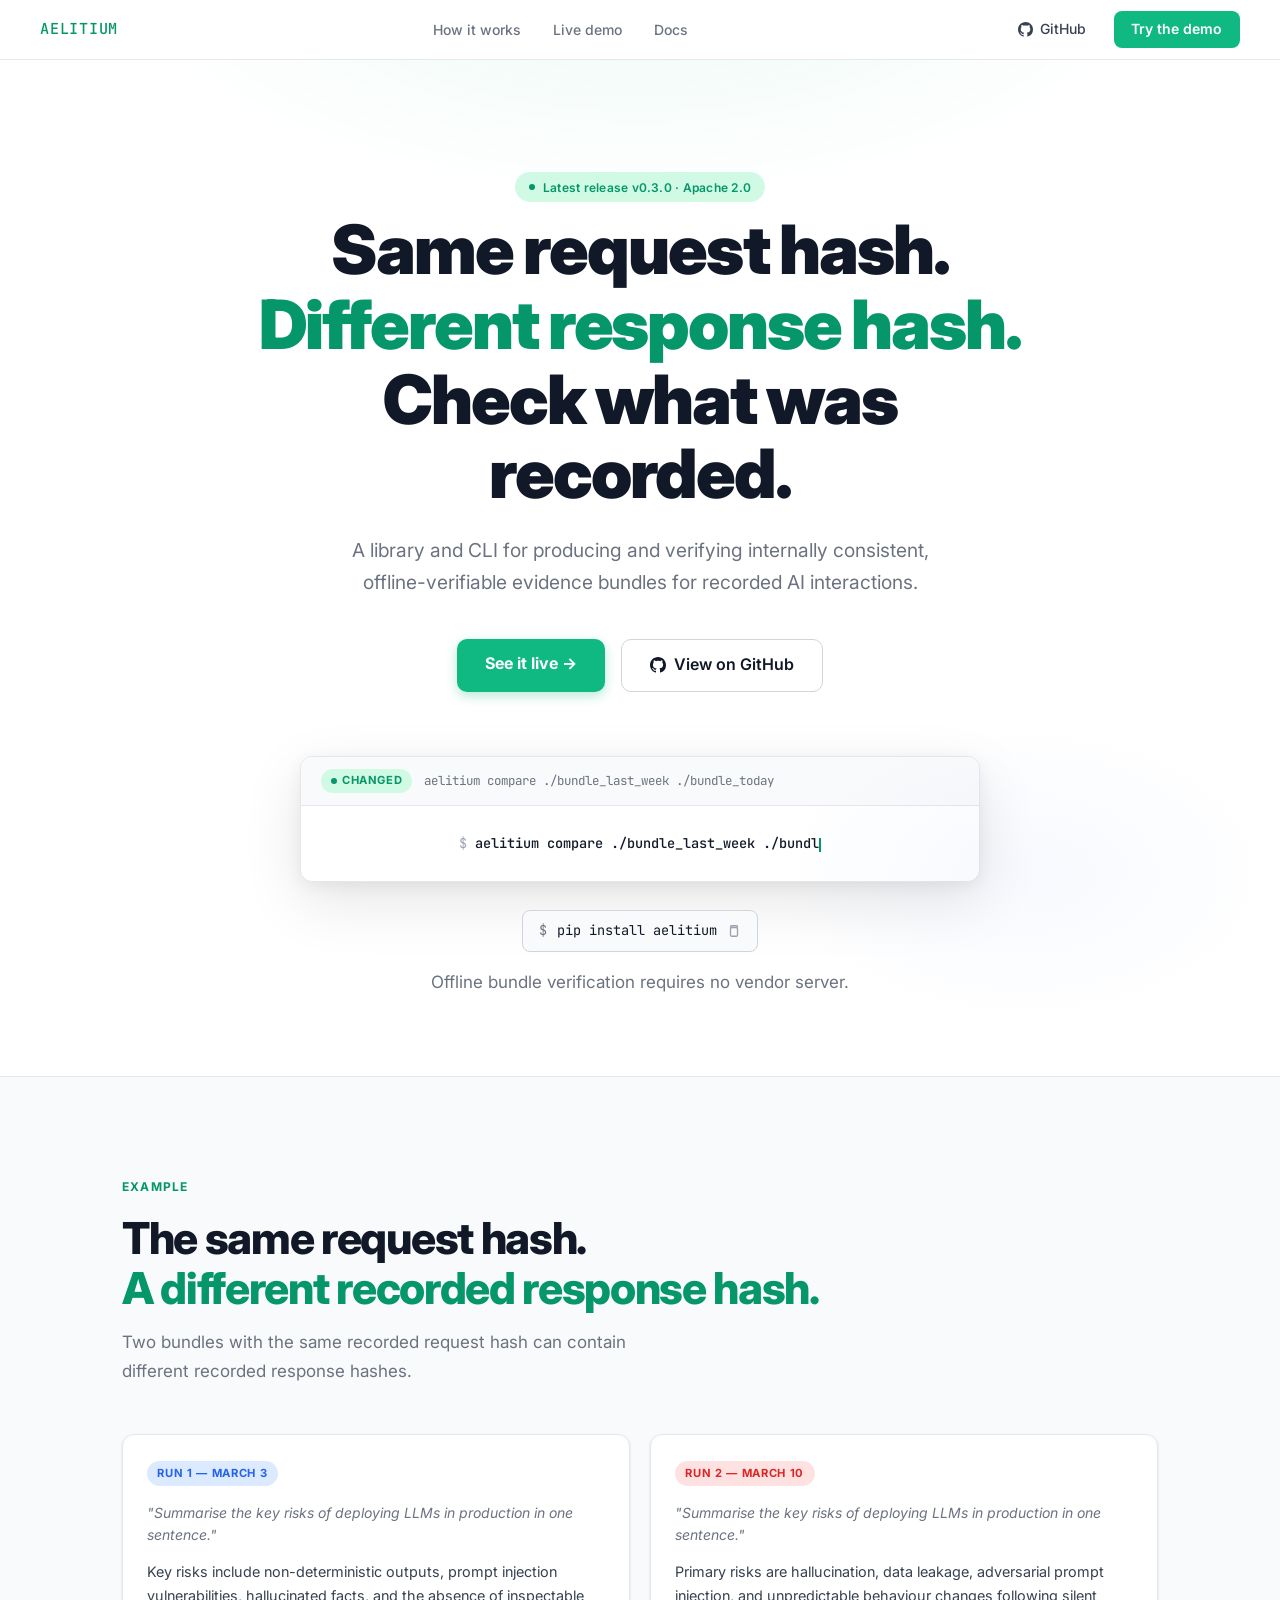
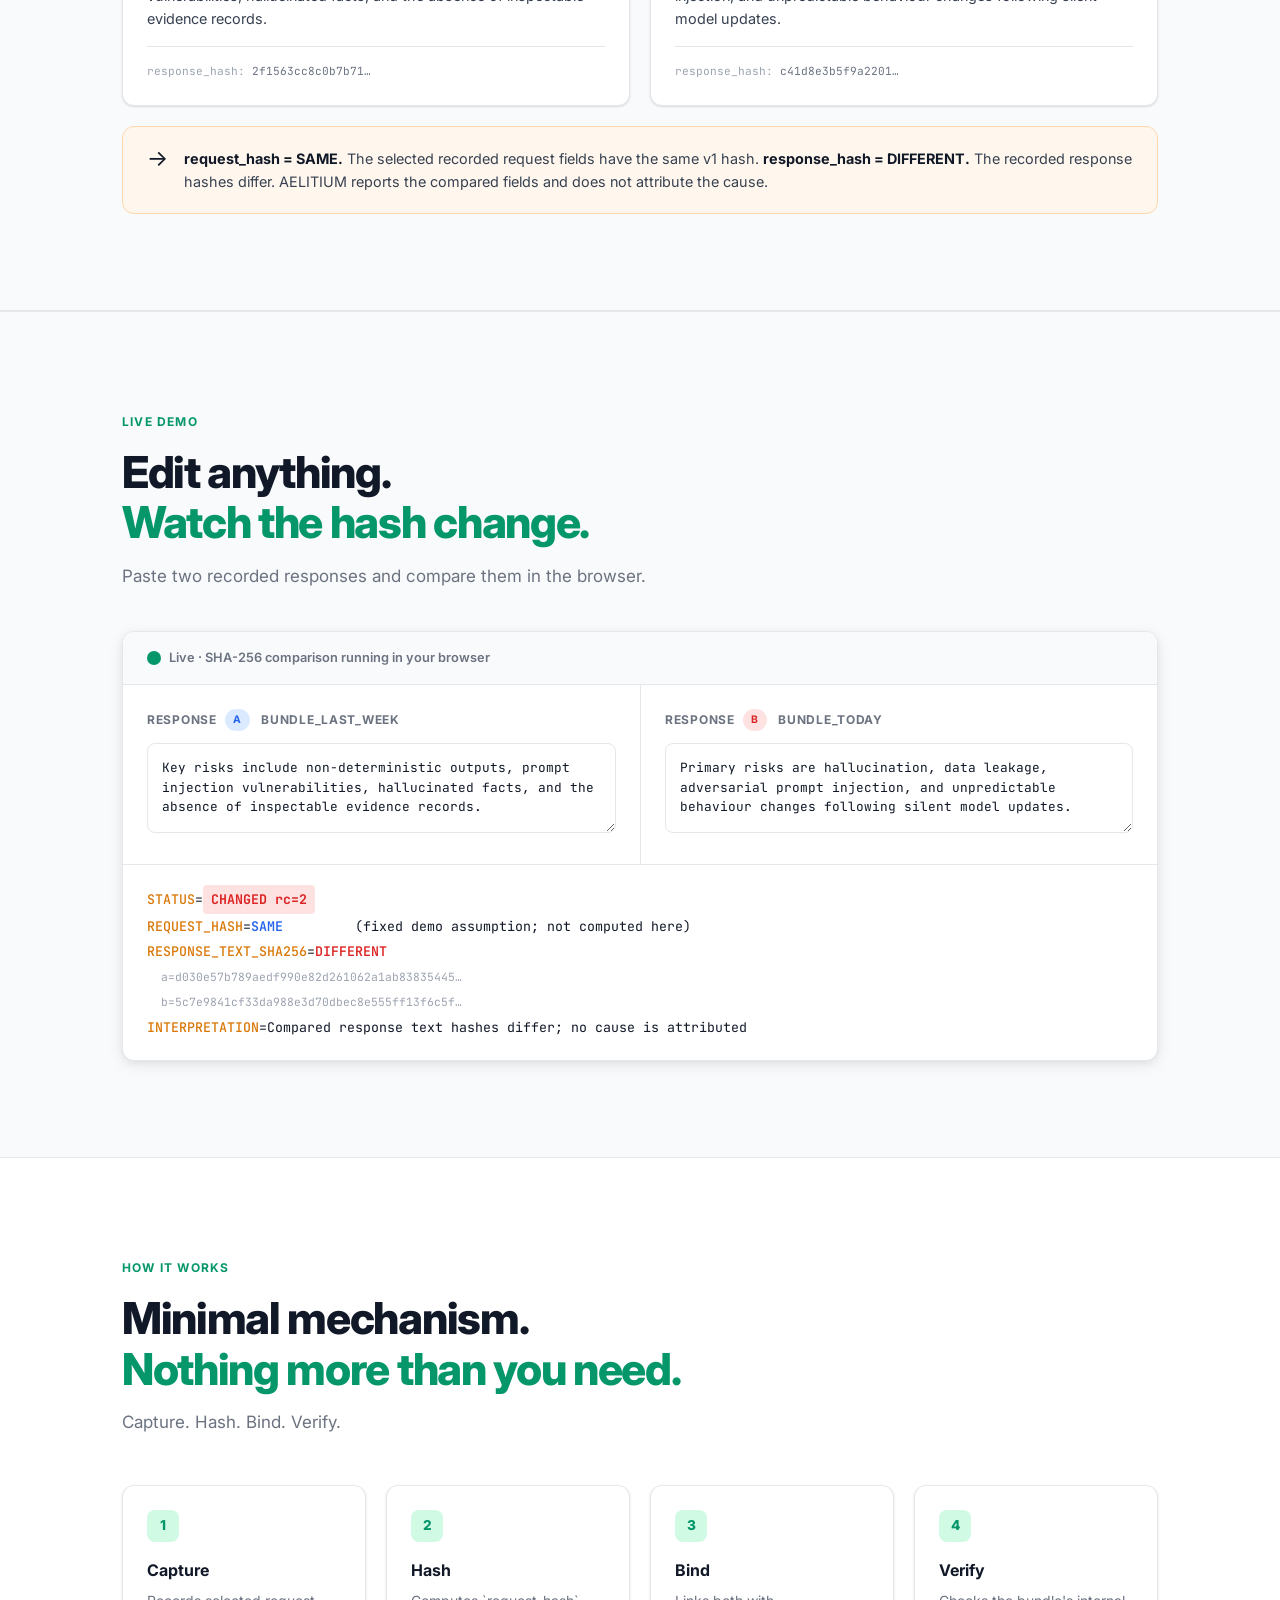
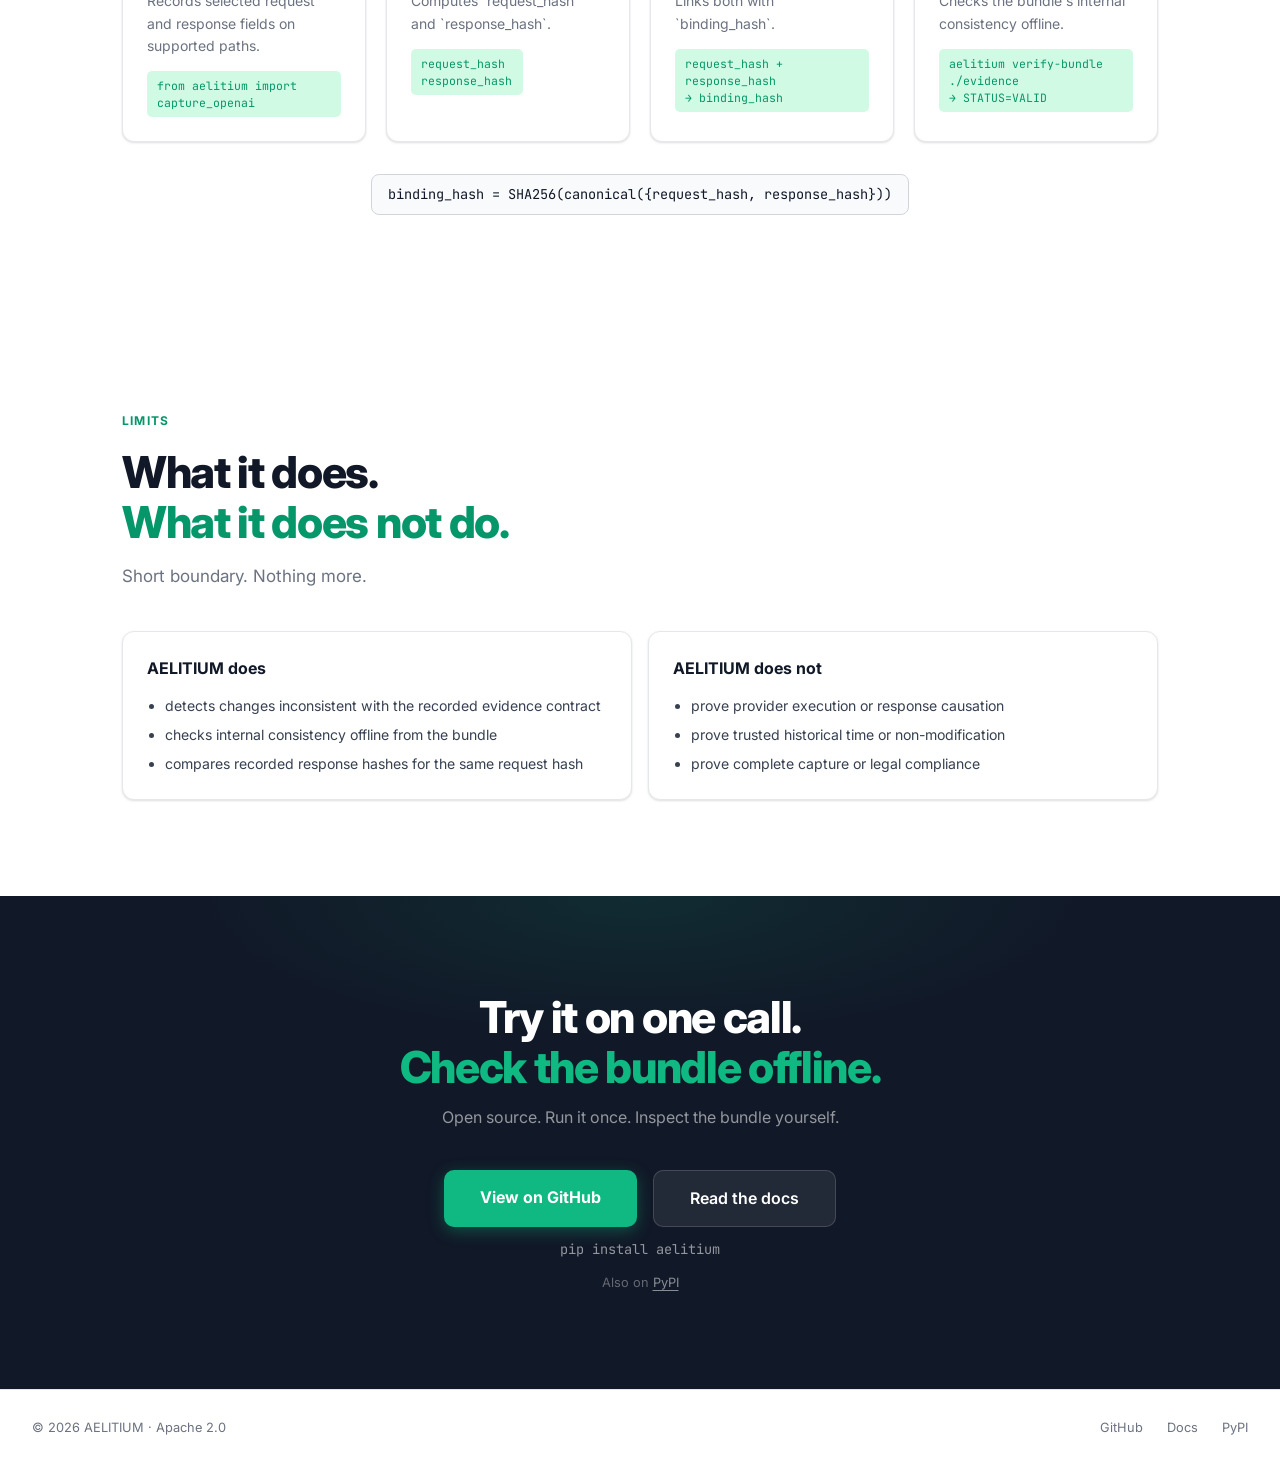
==== commit 81e641cb: "docs: align site with v0.3.0 release and assurance boundaries" ====
--- a/index.html
+++ b/index.html
@@ -3,8 +3,8 @@
 <head>
 <meta charset="UTF-8">
 <meta name="viewport" content="width=device-width, initial-scale=1.0">
-<title>AELITIUM - Verify what was recorded</title>
-<meta name="description" content="AELITIUM generates tamper-evident bundles for recorded AI output so the bundle can be checked offline.">
+<title>AELITIUM - Check recorded evidence offline</title>
+<meta name="description" content="AELITIUM produces and verifies internally consistent, offline-verifiable evidence bundles for recorded AI interactions.">
 <link rel="preconnect" href="https://fonts.googleapis.com">
 <link href="https://fonts.googleapis.com/css2?family=Inter:wght@400;500;600;700;800;900&family=JetBrains+Mono:wght@400;500&display=swap" rel="stylesheet">
 <style>
@@ -121,8 +121,14 @@
     font-weight: 600;
     padding: 0.35rem 0.875rem;
     border-radius: 100px;
-    margin-bottom: 2rem;
+    margin-bottom: 0.6rem;
     letter-spacing: 0.02em;
+  }
+  .release-note {
+    margin: 0 auto 2rem;
+    color: var(--muted);
+    font-family: var(--mono);
+    font-size: 0.75rem;
   }
   .badge-dot {
     width: 6px; height: 6px; border-radius: 50%;
@@ -609,10 +615,10 @@
 <div class="hero">
   <div class="hero-badge">
     <span class="badge-dot"></span>
-    v0.2.4 · 206 tests passing · Apache 2.0
-  </div>
-  <h1>Same request.<br><span class="accent">Different response.</span><br>Can you verify what was recorded?</h1>
-  <p class="hero-sub">AELITIUM generates tamper-evident bundles for recorded AI output, so the bundle can be checked offline.</p>
+    Latest release v0.3.0 · Apache 2.0
+  </div>
+  <h1>Same request hash.<br><span class="accent">Different response hash.</span><br>Check what was recorded.</h1>
+  <p class="hero-sub">A library and CLI for producing and verifying internally consistent, offline-verifiable evidence bundles for recorded AI interactions.</p>
   <div class="hero-actions">
     <a class="hero-btn-primary" href="#demo">See it live →</a>
     <a class="hero-btn-secondary" href="https://github.com/aelitium-dev/aelitium-v3">
@@ -634,9 +640,9 @@
         <span class="o-line hidden" id="l2"><span class="o-key">STATUS</span>=<span class="o-changed">CHANGED</span>&nbsp;&nbsp;rc=2</span>
         <span class="o-line hidden" id="l3"><span class="o-key">REQUEST_HASH</span>=<span class="o-same">SAME</span>&nbsp;&nbsp;&nbsp;&nbsp;&nbsp;&nbsp;&nbsp;&nbsp;&nbsp;a=7b30b0d2...&nbsp;&nbsp;b=7b30b0d2...</span>
         <span class="o-line hidden" id="l4"><span class="o-key">RESPONSE_HASH</span>=<span class="o-diff">DIFFERENT</span>&nbsp;&nbsp;&nbsp;a=2f1563cc...&nbsp;&nbsp;b=c41d8e3b...</span>
-        <span class="o-line hidden" id="l5"><span class="o-key">INTERPRETATION</span>=<span class="o-interp">Same canonicalized request input produced a different recorded response</span></span>
+        <span class="o-line hidden" id="l5"><span class="o-key">INTERPRETATION</span>=<span class="o-interp">Same request_hash with different response_hash observed</span></span>
         <span class="o-line hidden" id="l6">&nbsp;</span>
-        <span class="o-line hidden" id="l7"><span class="o-comment"># Recorded response differs between verified runs.</span></span>
+        <span class="o-line hidden" id="l7"><span class="o-comment"># Compared bundles contain different recorded response hashes.</span></span>
       </div>
     </div>
   </div>
@@ -652,20 +658,20 @@
       <span class="copied">Copied!</span>
     </div>
   </div>
-  <p class="section-sub" style="margin-top:1rem;max-width:none;">No vendor server required.</p>
+  <p class="section-sub" style="margin-top:1rem;max-width:none;">Offline bundle verification requires no vendor server.</p>
 </div>
 
 <!-- EXAMPLE -->
 <div style="background:var(--bg);border-top:1px solid var(--border);border-bottom:1px solid var(--border);">
   <div class="section-wrap">
     <div class="section-label">Example</div>
-    <h2>The same request.<br><span class="accent">A different recorded response.</span></h2>
-    <p class="section-sub">Two verified runs of the same canonicalized request can produce different recorded responses.</p>
+    <h2>The same request hash.<br><span class="accent">A different recorded response hash.</span></h2>
+    <p class="section-sub">Two bundles with the same recorded request hash can contain different recorded response hashes.</p>
     <div class="problem-cards">
       <div class="p-card">
         <span class="p-card-tag tag-a">Run 1 — March 3</span>
         <p class="p-card-q">"Summarise the key risks of deploying LLMs in production in one sentence."</p>
-        <p class="p-card-a">Key risks include non-deterministic outputs, prompt injection vulnerabilities, hallucinated facts, and the absence of tamper-evident logging.</p>
+        <p class="p-card-a">Key risks include non-deterministic outputs, prompt injection vulnerabilities, hallucinated facts, and the absence of inspectable evidence records.</p>
         <div class="p-card-hash">response_hash: <span class="hval">2f1563cc8c0b7b71…</span></div>
       </div>
       <div class="p-card">
@@ -678,9 +684,9 @@
     <div class="problem-verdict">
       <span class="icon">→</span>
       <div class="problem-verdict-text">
-        <strong>request_hash = SAME.</strong> Same canonicalized request input: identical model + messages.
-        <strong> response_hash = DIFFERENT.</strong> The recorded response is different.
-        AELITIUM detects a change in the recorded output.
+        <strong>request_hash = SAME.</strong> The selected recorded request fields have the same v1 hash.
+        <strong> response_hash = DIFFERENT.</strong> The recorded response hashes differ.
+        AELITIUM reports the compared fields and does not attribute the cause.
       </div>
     </div>
   </div>
@@ -700,7 +706,7 @@
       <div class="demo-inputs">
         <div class="demo-col">
           <label>Response <span class="badge badge-a">A</span> &nbsp;bundle_last_week</label>
-          <textarea id="textA" oninput="updateDemo()">Key risks include non-deterministic outputs, prompt injection vulnerabilities, hallucinated facts, and the absence of tamper-evident logging.</textarea>
+          <textarea id="textA" oninput="updateDemo()">Key risks include non-deterministic outputs, prompt injection vulnerabilities, hallucinated facts, and the absence of inspectable evidence records.</textarea>
         </div>
         <div class="demo-col">
           <label>Response <span class="badge badge-b">B</span> &nbsp;bundle_today</label>
@@ -722,7 +728,7 @@
       <div class="flow-step">
         <div class="step-num">1</div>
         <div class="step-title">Capture</div>
-        <p class="step-desc">Records the request input and response output.</p>
+        <p class="step-desc">Records selected request and response fields on supported paths.</p>
         <div class="step-code">from aelitium import capture_openai</div>
       </div>
       <div class="flow-step">
@@ -740,7 +746,7 @@
       <div class="flow-step">
         <div class="step-num">4</div>
         <div class="step-title">Verify</div>
-        <p class="step-desc">The bundle can be checked offline.</p>
+        <p class="step-desc">Checks the bundle's internal consistency offline.</p>
         <div class="step-code">aelitium verify-bundle ./evidence<br>→ STATUS=VALID</div>
       </div>
     </div>
@@ -762,17 +768,17 @@
       <div class="trust-card">
         <div class="trust-title">AELITIUM does</div>
         <ul class="trust-list">
-          <li>detects post-capture modification</li>
-          <li>verifies offline from the bundle</li>
-          <li>detects changed recorded output for the same request</li>
+          <li>detects changes inconsistent with the recorded evidence contract</li>
+          <li>checks internal consistency offline from the bundle</li>
+          <li>compares recorded response hashes for the same request hash</li>
         </ul>
       </div>
       <div class="trust-card">
         <div class="trust-title">AELITIUM does not</div>
         <ul class="trust-list">
-          <li>prove model truth</li>
-          <li>prove provider authenticity</li>
-          <li>prove the model actually produced the response</li>
+          <li>prove provider execution or response causation</li>
+          <li>prove trusted historical time or non-modification</li>
+          <li>prove complete capture or legal compliance</li>
         </ul>
       </div>
     </div>
@@ -781,7 +787,7 @@
 
 <!-- CTA -->
 <div class="cta-wrap">
-  <h2>Try it on one call.<br><span class="accent">Verify the result offline.</span></h2>
+  <h2>Try it on one call.<br><span class="accent">Check the bundle offline.</span></h2>
   <p>Open source. Run it once. Inspect the bundle yourself.</p>
   <div class="cta-btns">
     <a class="cta-btn-main" href="https://github.com/aelitium-dev/aelitium-v3">View on GitHub</a>
@@ -839,11 +845,11 @@
   const same = ha === hb;
   document.getElementById('demoResult').innerHTML = `
 <span class="r-key">STATUS</span>=<span class="${same?'r-status-ok':'r-status-changed'}">${same?'UNCHANGED  rc=0':'CHANGED  rc=2'}</span><br>
-<span class="r-key">REQUEST_HASH</span>=<span class="r-same">SAME</span>&nbsp;&nbsp;&nbsp;&nbsp;&nbsp;&nbsp;&nbsp;&nbsp;&nbsp;(canonicalized request — identical in both runs)<br>
-<span class="r-key">RESPONSE_HASH</span>=<span class="${same?'r-same':'r-diff'}">${same?'SAME':'DIFFERENT'}</span><br>
+<span class="r-key">REQUEST_HASH</span>=<span class="r-same">SAME</span>&nbsp;&nbsp;&nbsp;&nbsp;&nbsp;&nbsp;&nbsp;&nbsp;&nbsp;(fixed demo assumption; not computed here)<br>
+<span class="r-key">RESPONSE_TEXT_SHA256</span>=<span class="${same?'r-same':'r-diff'}">${same?'SAME':'DIFFERENT'}</span><br>
 <span class="r-hash">&nbsp;&nbsp;a=${ha.substring(0,40)}…</span><br>
 <span class="r-hash">&nbsp;&nbsp;b=${hb.substring(0,40)}…</span><br>
-<span class="r-key">INTERPRETATION</span>=${same?'Responses are identical':'Same canonicalized request input produced a different recorded response'}`;
+<span class="r-key">INTERPRETATION</span>=${same?'Compared response text hashes are identical':'Compared response text hashes differ; no cause is attributed'}`;
 }
 updateDemo();
 </script>
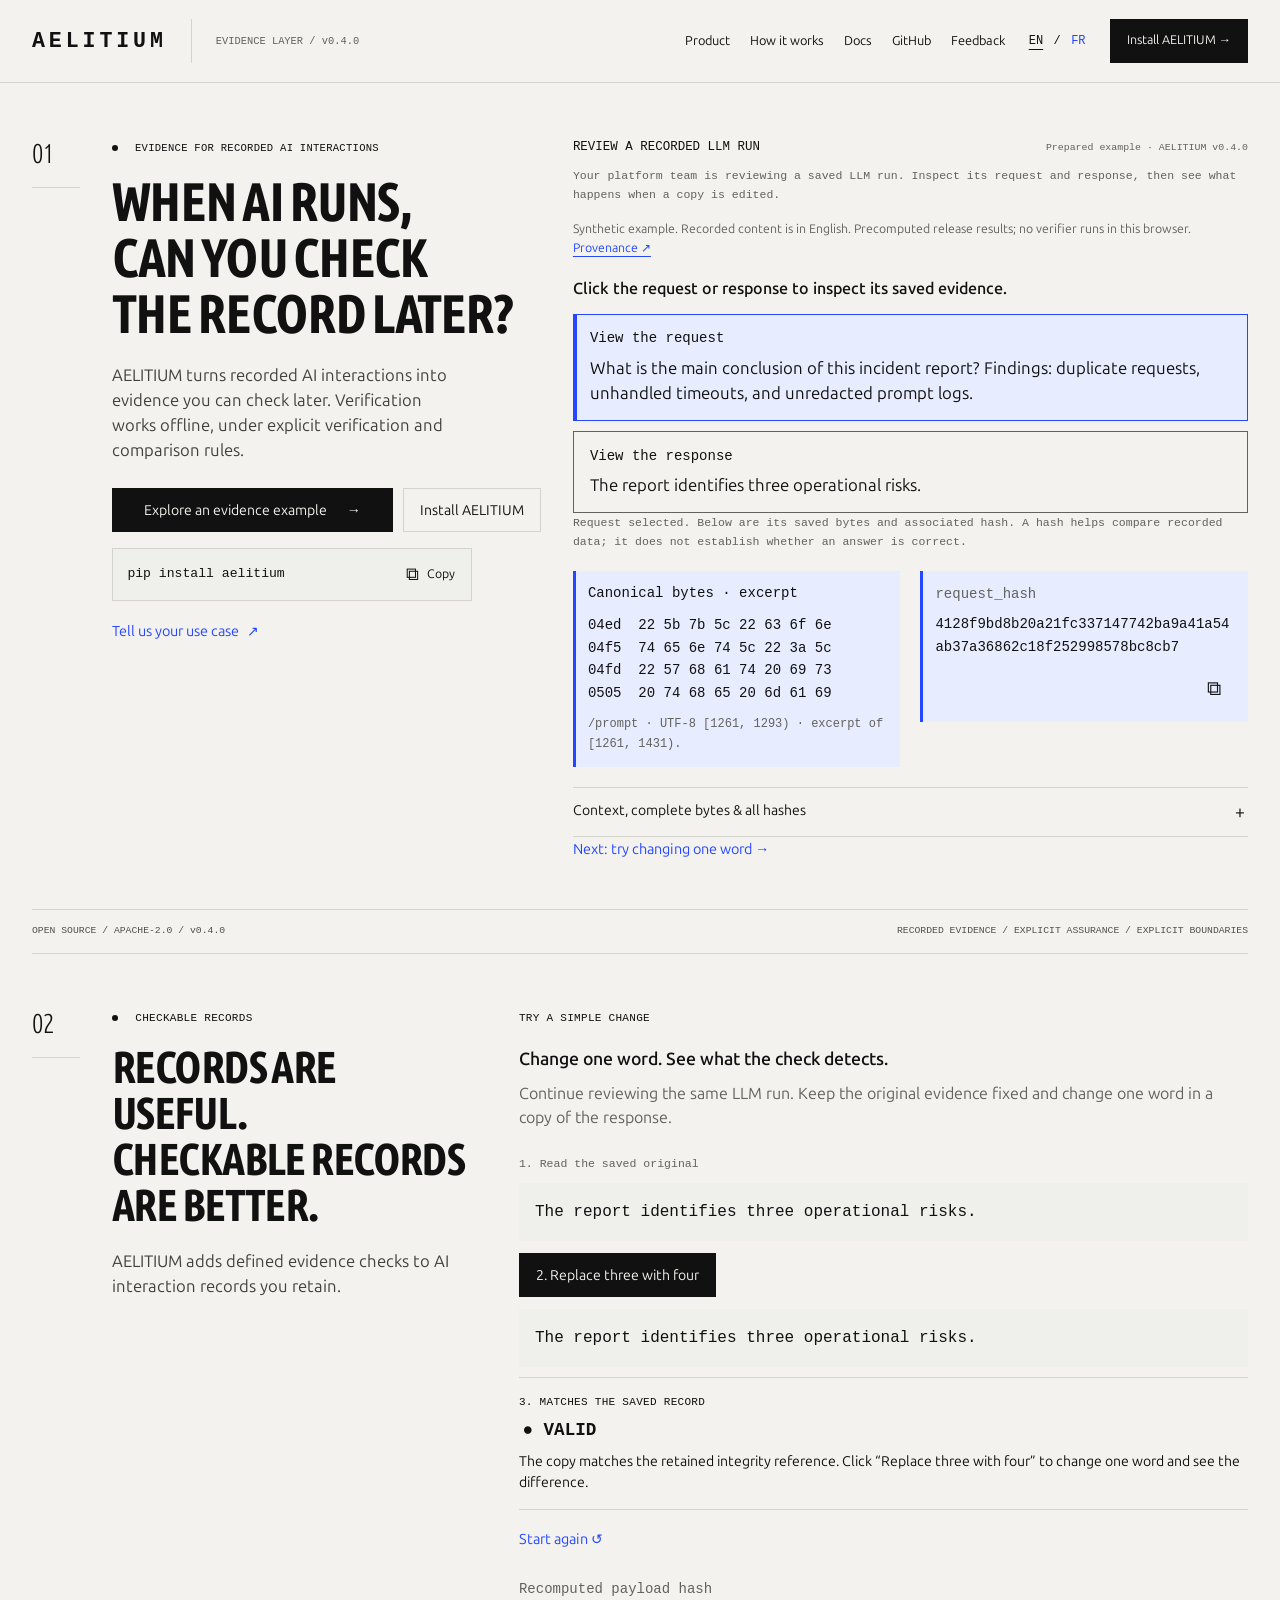
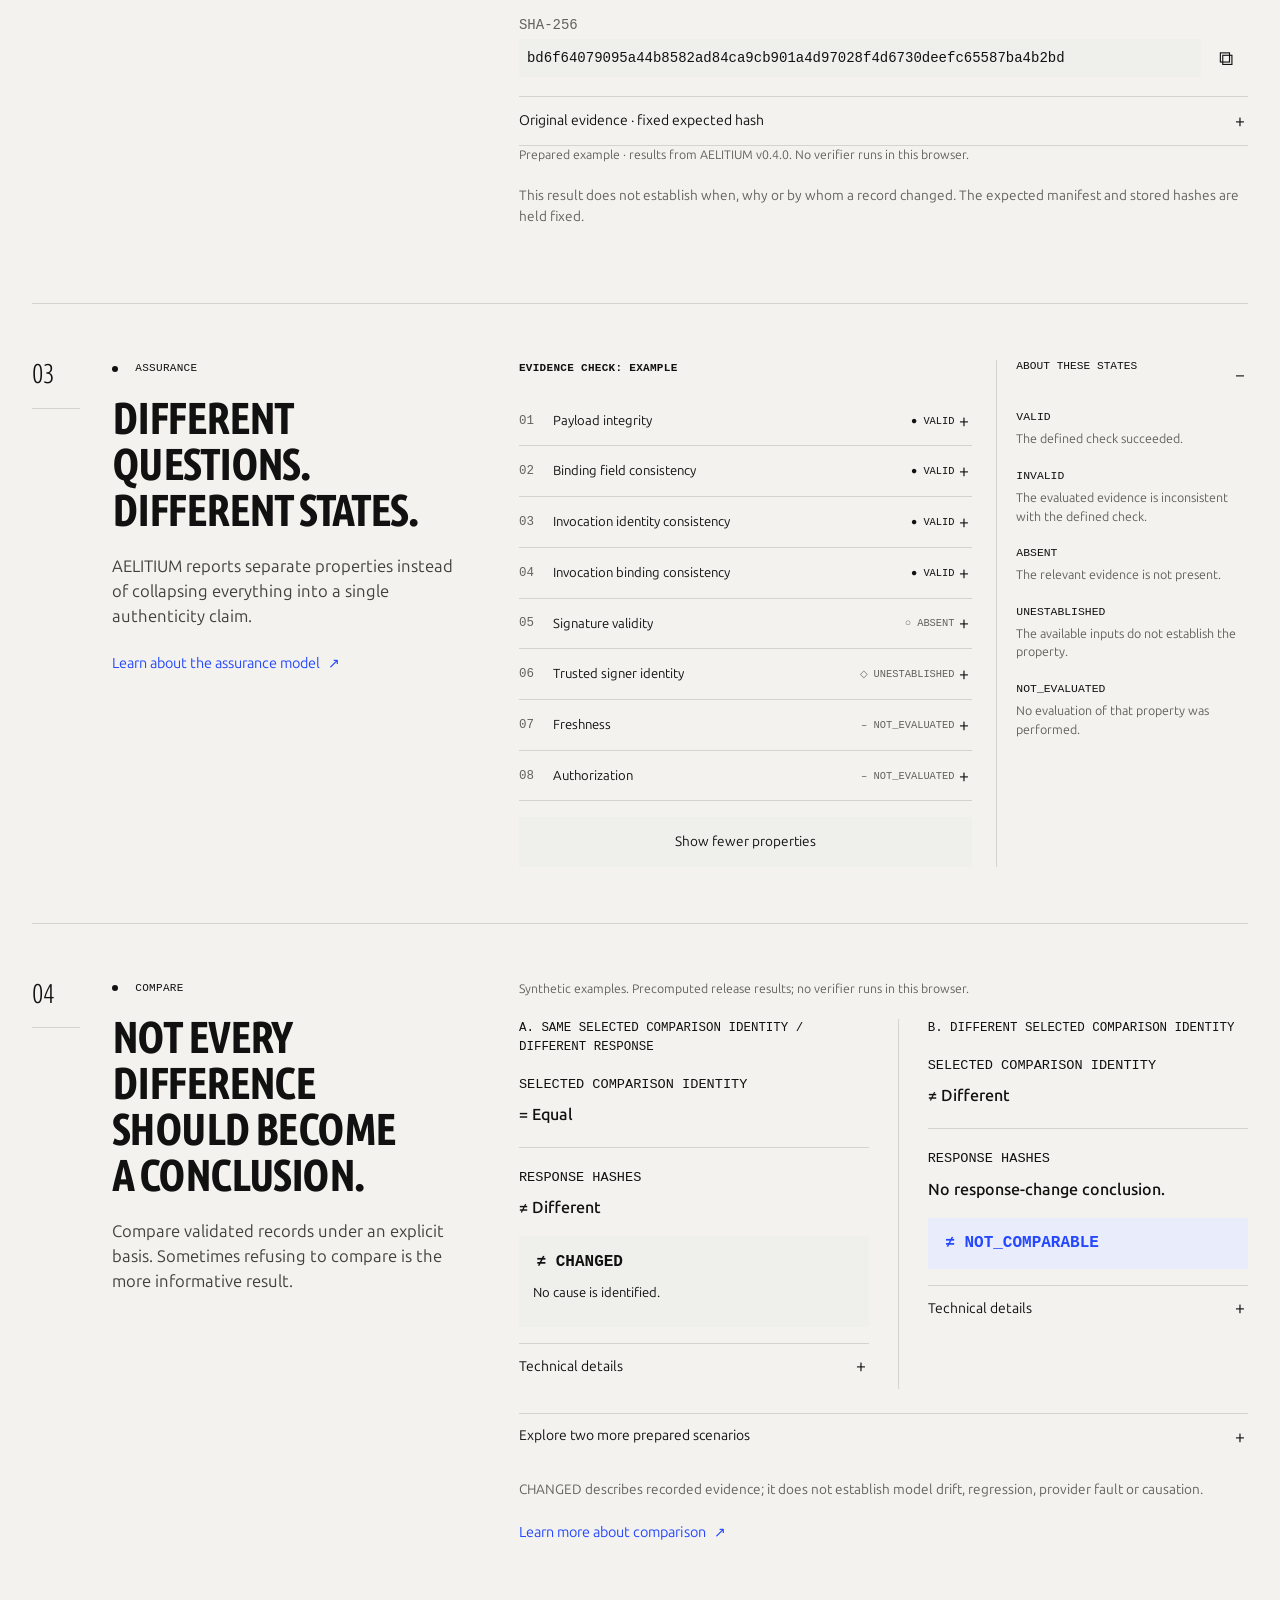
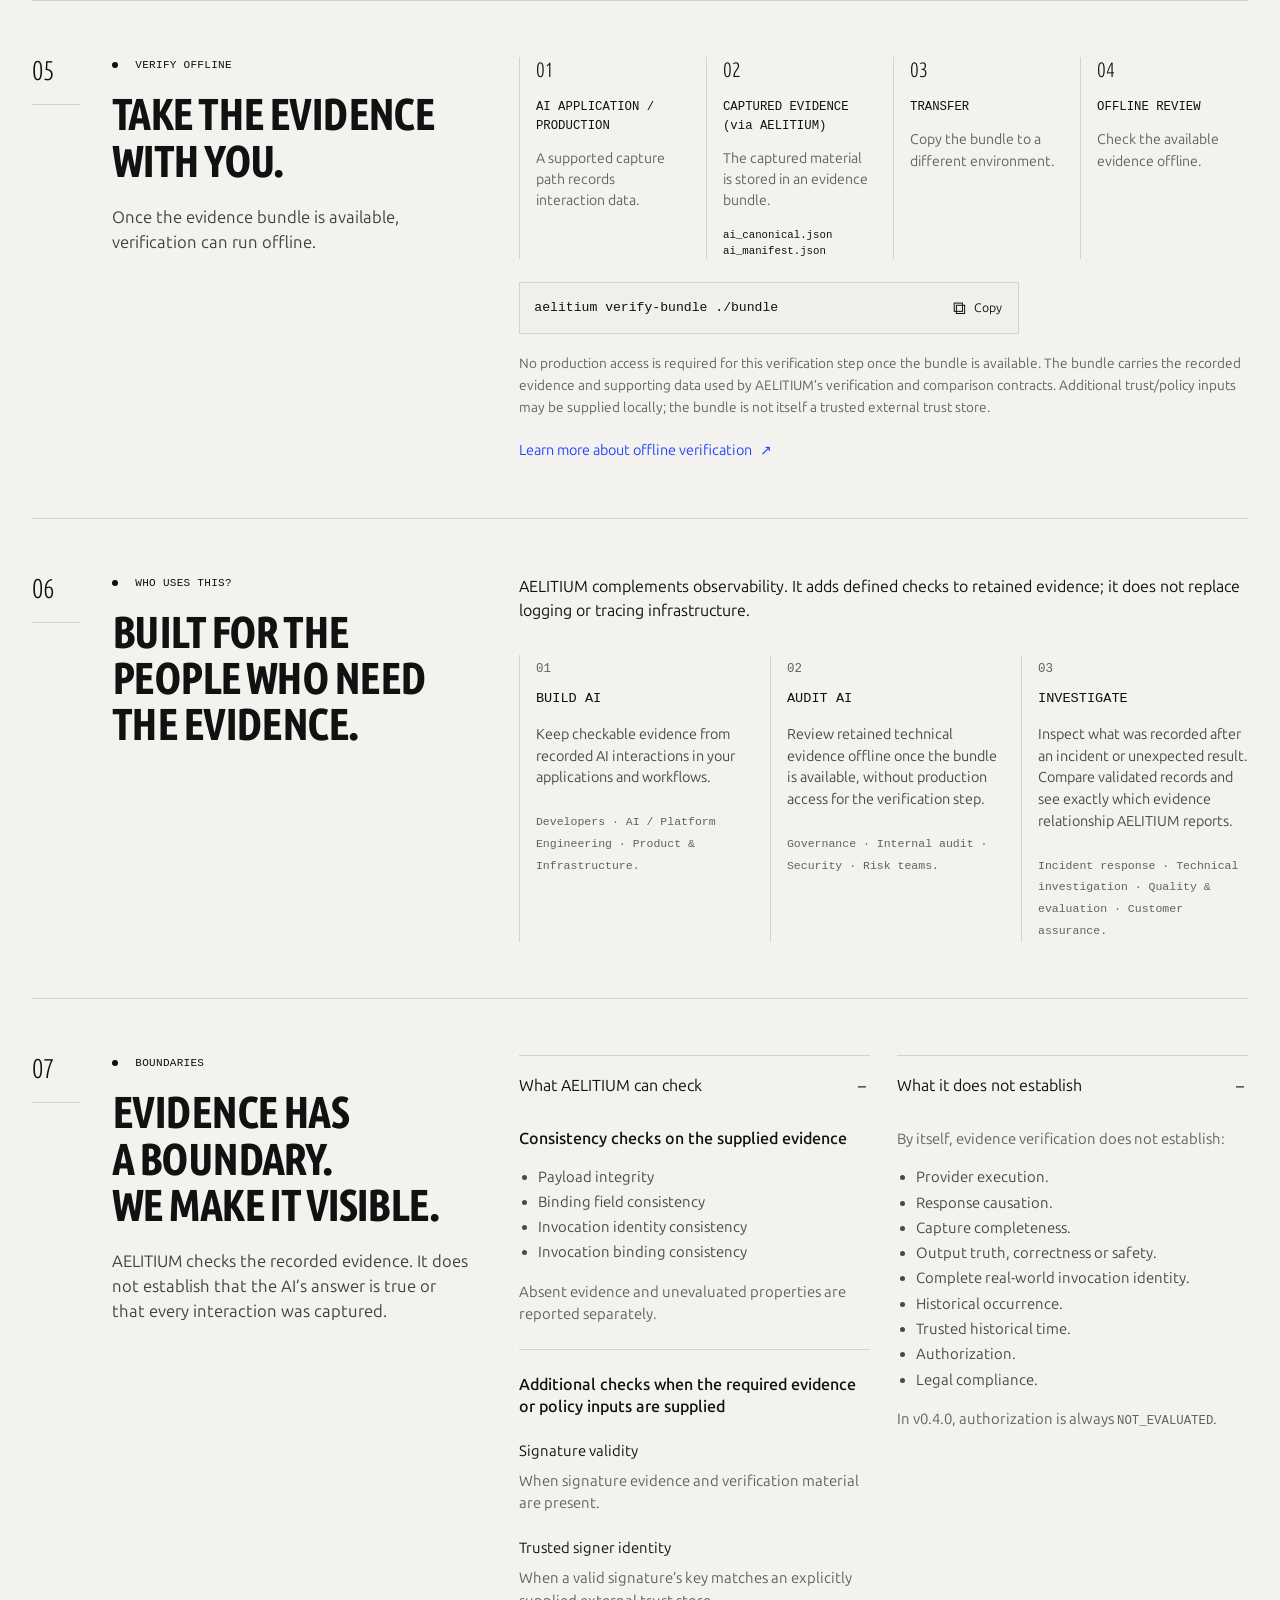
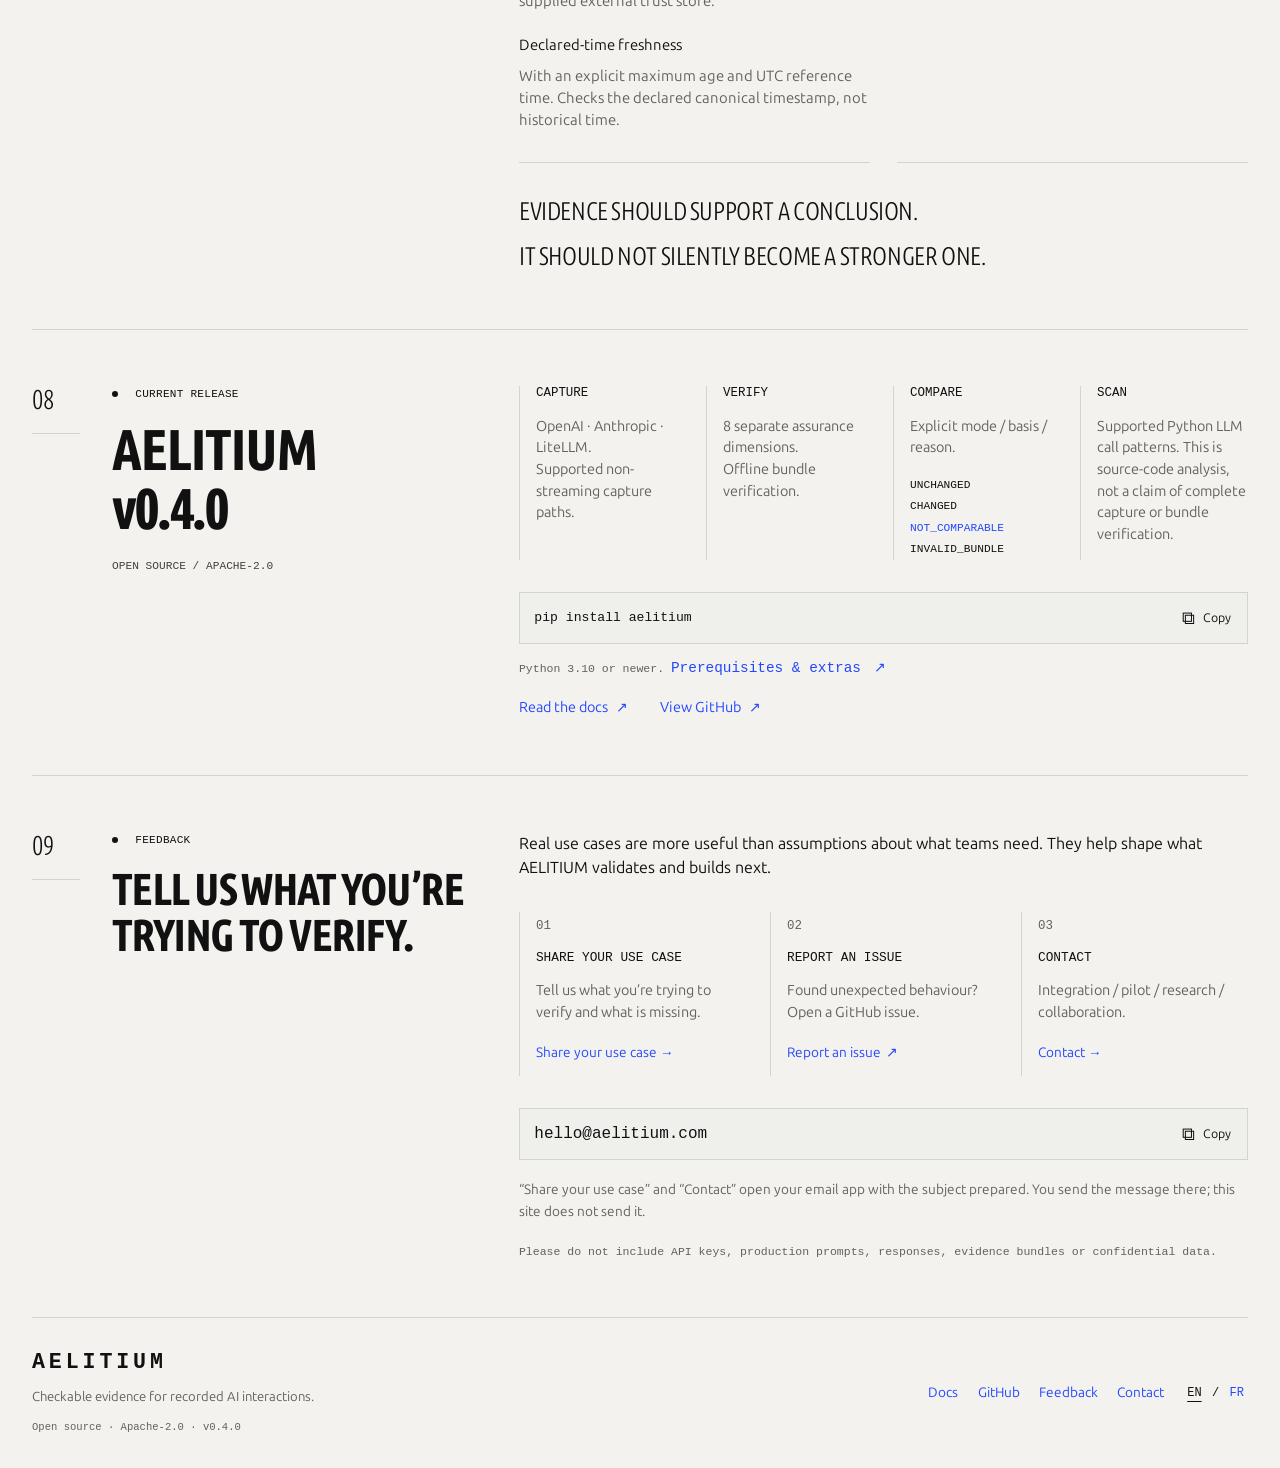
==== commit 9de6cffe: "site: publish v0.4.0 guided homepage in EN and FR" ====
--- a/index.html
+++ b/index.html
@@ -1,857 +1,630 @@
-<!DOCTYPE html>
+<!doctype html>
 <html lang="en">
 <head>
-<meta charset="UTF-8">
-<meta name="viewport" content="width=device-width, initial-scale=1.0">
-<title>AELITIUM - Check recorded evidence offline</title>
-<meta name="description" content="AELITIUM produces and verifies internally consistent, offline-verifiable evidence bundles for recorded AI interactions.">
-<link rel="preconnect" href="https://fonts.googleapis.com">
-<link href="https://fonts.googleapis.com/css2?family=Inter:wght@400;500;600;700;800;900&family=JetBrains+Mono:wght@400;500&display=swap" rel="stylesheet">
-<style>
-  :root {
-    --white: #ffffff;
-    --bg: #f9fafb;
-    --bg2: #f3f4f6;
-    --border: #e5e7eb;
-    --border2: #d1d5db;
-    --text: #111827;
-    --text2: #374151;
-    --muted: #6b7280;
-    --muted2: #9ca3af;
-    --green: #059669;
-    --green-light: #d1fae5;
-    --green-mid: #a7f3d0;
-    --green-btn: #10b981;
-    --green-hover: #047857;
-    --red: #dc2626;
-    --red-light: #fee2e2;
-    --blue: #2563eb;
-    --blue-light: #dbeafe;
-    --amber: #d97706;
-    --font: 'Inter', -apple-system, BlinkMacSystemFont, sans-serif;
-    --mono: 'JetBrains Mono', 'Fira Code', monospace;
-    --radius: 12px;
-    --shadow: 0 1px 3px rgba(0,0,0,0.08), 0 1px 2px rgba(0,0,0,0.06);
-    --shadow-md: 0 4px 16px rgba(0,0,0,0.08), 0 2px 6px rgba(0,0,0,0.05);
-    --shadow-lg: 0 20px 60px rgba(0,0,0,0.1), 0 4px 16px rgba(0,0,0,0.06);
-  }
-  *, *::before, *::after { box-sizing: border-box; margin: 0; padding: 0; }
-  html { scroll-behavior: smooth; }
-  body {
-    background: var(--white);
-    color: var(--text);
-    font-family: var(--font);
-    line-height: 1.6;
-    -webkit-font-smoothing: antialiased;
-    overflow-x: hidden;
-  }
-
-  /* ── NAV ── */
-  nav {
-    position: sticky; top: 0; z-index: 100;
-    background: rgba(255,255,255,0.92);
-    backdrop-filter: blur(16px);
-    border-bottom: 1px solid var(--border);
-    display: flex; align-items: center; justify-content: space-between;
-    padding: 0 2.5rem;
-    height: 60px;
-  }
-  .nav-logo {
-    font-family: var(--mono);
-    font-size: 0.95rem;
-    font-weight: 500;
-    color: var(--text);
-    text-decoration: none;
-    letter-spacing: 0.05em;
-  }
-  .nav-logo span { color: var(--green); }
-  .nav-links { display: flex; gap: 2rem; list-style: none; }
-  .nav-links a {
-    color: var(--muted);
-    text-decoration: none;
-    font-size: 0.875rem;
-    font-weight: 500;
-    transition: color 0.15s;
-  }
-  .nav-links a:hover { color: var(--text); }
-  .nav-right { display: flex; gap: 0.75rem; align-items: center; }
-  .btn-ghost {
-    color: var(--text2);
-    text-decoration: none;
-    font-size: 0.875rem;
-    font-weight: 500;
-    padding: 0.4rem 1rem;
-    border-radius: 8px;
-    transition: background 0.15s;
-    display: flex; align-items: center; gap: 0.4rem;
-  }
-  .btn-ghost:hover { background: var(--bg2); }
-  .btn-green {
-    background: var(--green-btn);
-    color: #fff;
-    text-decoration: none;
-    font-size: 0.875rem;
-    font-weight: 600;
-    padding: 0.45rem 1.1rem;
-    border-radius: 8px;
-    transition: background 0.15s;
-  }
-  .btn-green:hover { background: var(--green-hover); }
-
-  /* ── HERO ── */
-  .hero {
-    padding: 7rem 2rem 5rem;
-    text-align: center;
-    position: relative;
-    overflow: hidden;
-  }
-  .hero::before {
-    content: '';
-    position: absolute; inset: 0;
-    background:
-      radial-gradient(ellipse 70% 40% at 50% -10%, rgba(16,185,129,0.08) 0%, transparent 60%),
-      radial-gradient(ellipse 40% 30% at 80% 80%, rgba(37,99,235,0.04) 0%, transparent 50%);
-    pointer-events: none;
-  }
-  .hero-badge {
-    display: inline-flex; align-items: center; gap: 0.5rem;
-    background: var(--green-light);
-    color: var(--green);
-    font-size: 0.75rem;
-    font-weight: 600;
-    padding: 0.35rem 0.875rem;
-    border-radius: 100px;
-    margin-bottom: 0.6rem;
-    letter-spacing: 0.02em;
-  }
-  .release-note {
-    margin: 0 auto 2rem;
-    color: var(--muted);
-    font-family: var(--mono);
-    font-size: 0.75rem;
-  }
-  .badge-dot {
-    width: 6px; height: 6px; border-radius: 50%;
-    background: var(--green);
-    animation: pulse 2s ease-in-out infinite;
-  }
-  @keyframes pulse {
-    0%, 100% { opacity: 1; transform: scale(1); }
-    50% { opacity: 0.6; transform: scale(0.85); }
-  }
-  .hero h1 {
-    font-size: clamp(2.5rem, 6vw, 4.25rem);
-    font-weight: 900;
-    line-height: 1.1;
-    letter-spacing: -0.03em;
-    max-width: 820px;
-    margin: 0 auto;
-    color: var(--text);
-  }
-  .hero h1 .accent { color: var(--green); }
-  .hero-sub {
-    margin: 1.5rem auto 0;
-    font-size: 1.2rem;
-    color: var(--muted);
-    max-width: 580px;
-    line-height: 1.65;
-    font-weight: 400;
-  }
-  .hero-actions {
-    display: flex; gap: 1rem; justify-content: center;
-    flex-wrap: wrap; margin-top: 2.5rem;
-  }
-  .hero-btn-primary {
-    background: var(--green-btn);
-    color: #fff;
-    padding: 0.8rem 1.75rem;
-    border-radius: 10px;
-    text-decoration: none;
-    font-weight: 700;
-    font-size: 1rem;
-    transition: background 0.15s, transform 0.1s;
-    box-shadow: 0 4px 12px rgba(16,185,129,0.3);
-  }
-  .hero-btn-primary:hover { background: var(--green-hover); transform: translateY(-1px); }
-  .hero-btn-secondary {
-    background: var(--white);
-    color: var(--text);
-    padding: 0.8rem 1.75rem;
-    border-radius: 10px;
-    text-decoration: none;
-    font-weight: 600;
-    font-size: 1rem;
-    border: 1.5px solid var(--border2);
-    transition: border-color 0.15s, transform 0.1s;
-    display: flex; align-items: center; gap: 0.5rem;
-  }
-  .hero-btn-secondary:hover { border-color: var(--green-btn); transform: translateY(-1px); }
-
-  /* ── OUTPUT CARD ── */
-  .output-wrap {
-    margin: 4rem auto 0;
-    max-width: 680px;
-  }
-  .output-card {
-    background: var(--white);
-    border: 1.5px solid var(--border);
-    border-radius: var(--radius);
-    overflow: hidden;
-    box-shadow: var(--shadow-lg);
-  }
-  .output-header {
-    background: var(--bg);
-    border-bottom: 1px solid var(--border);
-    padding: 0.75rem 1.25rem;
-    display: flex; align-items: center; gap: 0.75rem;
-  }
-  .output-header .pill {
-    display: inline-flex; align-items: center; gap: 0.35rem;
-    background: var(--green-light);
-    color: var(--green);
-    font-size: 0.7rem; font-weight: 700;
-    padding: 0.2rem 0.6rem;
-    border-radius: 100px;
-    letter-spacing: 0.05em;
-    text-transform: uppercase;
-  }
-  .output-header .path {
-    font-family: var(--mono);
-    font-size: 0.78rem;
-    color: var(--muted);
-  }
-  .output-body {
-    padding: 1.5rem 1.75rem;
-    font-family: var(--mono);
-    font-size: 0.85rem;
-    line-height: 2;
-  }
-  .o-line { display: block; }
-  .o-line.hidden { display: none; }
-  .o-prompt { color: var(--muted2); }
-  .o-cmd { color: var(--text); font-weight: 500; }
-  .o-key { color: var(--amber); }
-  .o-same { color: var(--blue); font-weight: 600; }
-  .o-diff { color: var(--red); font-weight: 600; }
-  .o-changed { color: var(--red); font-weight: 700; }
-  .o-comment { color: var(--muted2); font-size: 0.78rem; }
-  .o-interp { color: var(--text2); }
-  .cursor {
-    display: inline-block; width: 2px; height: 1em;
-    background: var(--green); vertical-align: text-bottom;
-    animation: blink 1s step-end infinite;
-  }
-  @keyframes blink { 50% { opacity: 0; } }
-
-  /* ── INSTALL ── */
-  .install-row {
-    display: flex; justify-content: center; align-items: center;
-    gap: 0.75rem; margin-top: 1.75rem; flex-wrap: wrap;
-  }
-  .install-chip {
-    display: flex; align-items: center; gap: 0.6rem;
-    background: var(--bg);
-    border: 1px solid var(--border2);
-    border-radius: 8px;
-    padding: 0.55rem 1rem;
-    font-family: var(--mono);
-    font-size: 0.85rem;
-    cursor: pointer;
-    transition: border-color 0.15s, box-shadow 0.15s;
-    position: relative;
-  }
-  .install-chip:hover { border-color: var(--green-btn); box-shadow: 0 0 0 3px rgba(16,185,129,0.08); }
-  .install-chip .pip { color: var(--muted); }
-  .install-chip .copied {
-    position: absolute; top: -2.25rem; left: 50%; transform: translateX(-50%);
-    background: var(--text); color: #fff;
-    padding: 0.2rem 0.6rem; border-radius: 5px;
-    font-size: 0.7rem; font-weight: 600; font-family: var(--font);
-    white-space: nowrap;
-    opacity: 0; transition: opacity 0.15s; pointer-events: none;
-  }
-  .install-chip.flash .copied { opacity: 1; }
-  .copy-icon {
-    width: 14px; height: 14px; color: var(--muted2);
-  }
-
-  /* ── SECTION WRAPPER ── */
-  .section-wrap {
-    max-width: 1100px;
-    margin: 0 auto;
-    padding: 6rem 2rem;
-  }
-  .section-label {
-    display: inline-flex; align-items: center; gap: 0.5rem;
-    font-size: 0.75rem;
-    font-weight: 700;
-    color: var(--green);
-    letter-spacing: 0.1em;
-    text-transform: uppercase;
-    margin-bottom: 1rem;
-  }
-  h2 {
-    font-size: clamp(1.75rem, 3.5vw, 2.75rem);
-    font-weight: 800;
-    letter-spacing: -0.03em;
-    line-height: 1.15;
-    color: var(--text);
-  }
-  h2 .accent { color: var(--green); }
-  .section-sub {
-    margin-top: 0.875rem;
-    font-size: 1.0625rem;
-    color: var(--muted);
-    max-width: 540px;
-    line-height: 1.7;
-  }
-
-  /* ── PROBLEM ── */
-  .problem-cards {
-    display: grid;
-    grid-template-columns: 1fr 1fr;
-    gap: 1.25rem;
-    margin-top: 3rem;
-  }
-  @media (max-width: 640px) { .problem-cards { grid-template-columns: 1fr; } }
-  .p-card {
-    background: var(--white);
-    border: 1.5px solid var(--border);
-    border-radius: var(--radius);
-    padding: 1.5rem;
-    box-shadow: var(--shadow);
-  }
-  .p-card-tag {
-    display: inline-block;
-    font-size: 0.7rem; font-weight: 700;
-    padding: 0.2rem 0.65rem; border-radius: 100px;
-    margin-bottom: 1rem; letter-spacing: 0.06em; text-transform: uppercase;
-  }
-  .tag-a { background: var(--blue-light); color: var(--blue); }
-  .tag-b { background: var(--red-light); color: var(--red); }
-  .p-card-q { font-size: 0.875rem; color: var(--muted); margin-bottom: 0.875rem; font-style: italic; }
-  .p-card-a { font-size: 0.9rem; color: var(--text2); line-height: 1.6; }
-  .p-card-hash {
-    margin-top: 1rem; padding-top: 1rem;
-    border-top: 1px solid var(--border);
-    font-family: var(--mono); font-size: 0.7rem; color: var(--muted2);
-  }
-  .p-card-hash .hval { color: var(--muted); }
-  .problem-verdict {
-    margin-top: 1.25rem;
-    background: #fff7ed;
-    border: 1.5px solid #fed7aa;
-    border-radius: var(--radius);
-    padding: 1.25rem 1.5rem;
-    display: flex; align-items: flex-start; gap: 1rem;
-  }
-  .problem-verdict .icon {
-    font-size: 1.4rem; flex-shrink: 0; line-height: 1;
-  }
-  .problem-verdict-text { font-size: 0.9rem; color: var(--text2); line-height: 1.6; }
-  .problem-verdict-text strong { color: var(--text); }
-
-  /* ── DEMO ── */
-  .demo-bg {
-    background: var(--bg);
-    border-top: 1px solid var(--border);
-    border-bottom: 1px solid var(--border);
-  }
-  .demo-card {
-    background: var(--white);
-    border: 1.5px solid var(--border);
-    border-radius: var(--radius);
-    overflow: hidden;
-    box-shadow: var(--shadow-md);
-    margin-top: 2.5rem;
-  }
-  .demo-card-header {
-    background: var(--bg);
-    border-bottom: 1px solid var(--border);
-    padding: 1rem 1.5rem;
-    font-size: 0.8rem; font-weight: 600; color: var(--muted);
-    display: flex; align-items: center; gap: 0.5rem;
-  }
-  .demo-inputs {
-    display: grid; grid-template-columns: 1fr 1fr;
-    gap: 0; border-bottom: 1px solid var(--border);
-  }
-  @media (max-width: 600px) { .demo-inputs { grid-template-columns: 1fr; } }
-  .demo-col {
-    padding: 1.5rem;
-  }
-  .demo-col + .demo-col { border-left: 1px solid var(--border); }
-  .demo-col label {
-    display: flex; align-items: center; gap: 0.5rem;
-    font-size: 0.75rem; font-weight: 700; color: var(--muted);
-    letter-spacing: 0.06em; text-transform: uppercase; margin-bottom: 0.75rem;
-  }
-  .demo-col label .badge {
-    font-size: 0.65rem; padding: 0.15rem 0.5rem;
-    border-radius: 100px; font-weight: 700;
-  }
-  .badge-a { background: var(--blue-light); color: var(--blue); }
-  .badge-b { background: var(--red-light); color: var(--red); }
-  .demo-col textarea {
-    width: 100%; border: 1.5px solid var(--border);
-    border-radius: 8px; padding: 0.875rem;
-    font-family: var(--mono); font-size: 0.8rem;
-    color: var(--text); background: var(--white);
-    resize: vertical; min-height: 90px;
-    outline: none; line-height: 1.55;
-    transition: border-color 0.15s, box-shadow 0.15s;
-  }
-  .demo-col textarea:focus {
-    border-color: var(--green-btn);
-    box-shadow: 0 0 0 3px rgba(16,185,129,0.1);
-  }
-  .demo-result {
-    padding: 1.25rem 1.5rem;
-    font-family: var(--mono); font-size: 0.83rem; line-height: 1.9;
-  }
-  .r-key { color: var(--amber); font-weight: 500; }
-  .r-same { color: var(--blue); font-weight: 600; }
-  .r-diff { color: var(--red); font-weight: 600; }
-  .r-status-changed {
-    display: inline-block;
-    background: var(--red-light); color: var(--red);
-    font-weight: 700; padding: 0.1rem 0.5rem; border-radius: 4px;
-  }
-  .r-status-ok {
-    display: inline-block;
-    background: var(--green-light); color: var(--green);
-    font-weight: 700; padding: 0.1rem 0.5rem; border-radius: 4px;
-  }
-  .r-hash { color: var(--muted2); font-size: 0.71rem; }
-
-  /* ── HOW IT WORKS ── */
-  .flow-grid {
-    display: grid;
-    grid-template-columns: repeat(auto-fit, minmax(220px, 1fr));
-    gap: 1.25rem;
-    margin-top: 3rem;
-  }
-  .flow-step {
-    background: var(--white);
-    border: 1.5px solid var(--border);
-    border-radius: var(--radius);
-    padding: 1.5rem;
-    box-shadow: var(--shadow);
-    transition: border-color 0.2s, transform 0.2s;
-  }
-  .flow-step:hover { border-color: var(--green-btn); transform: translateY(-2px); }
-  .step-num {
-    width: 32px; height: 32px;
-    background: var(--green-light);
-    color: var(--green);
-    border-radius: 8px;
-    display: flex; align-items: center; justify-content: center;
-    font-size: 0.85rem; font-weight: 800;
-    margin-bottom: 1rem;
-  }
-  .step-title { font-size: 1rem; font-weight: 700; margin-bottom: 0.4rem; }
-  .step-desc { font-size: 0.875rem; color: var(--muted); line-height: 1.6; }
-  .step-code {
-    margin-top: 0.875rem;
-    font-family: var(--mono);
-    font-size: 0.72rem;
-    color: var(--green);
-    background: var(--green-light);
-    padding: 0.35rem 0.65rem;
-    border-radius: 5px;
-    display: inline-block;
-    line-height: 1.5;
-  }
-
-  /* ── TRUST ── */
-  .limits-grid,
-  .trust-card {
-    background: var(--white);
-    border: 1.5px solid var(--border);
-    border-radius: var(--radius);
-    padding: 1.5rem;
-    box-shadow: var(--shadow);
-  }
-  .limits-title,
-  .trust-title {
-    font-size: 1rem;
-    font-weight: 700;
-    margin-bottom: 0.55rem;
-  }
-  .limits-desc,
-  .trust-desc {
-    font-size: 0.9rem;
-    color: var(--muted);
-    line-height: 1.65;
-  }
-  .limits-grid {
-    display: grid;
-    grid-template-columns: repeat(auto-fit, minmax(240px, 1fr));
-    gap: 1rem;
-    margin-top: 2.5rem;
-  }
-  .trust-grid {
-    display: grid;
-    grid-template-columns: repeat(auto-fit, minmax(280px, 1fr));
-    gap: 1rem;
-    margin-top: 2.5rem;
-  }
-  .trust-list {
-    margin-top: 0.85rem;
-    padding-left: 1.1rem;
-    color: var(--text2);
-  }
-  .trust-list li {
-    margin-top: 0.45rem;
-    font-size: 0.88rem;
-    line-height: 1.55;
-  }
-
-  /* ── COMPLIANCE ── */
-  .comp-grid {
-    display: grid;
-    grid-template-columns: repeat(auto-fit, minmax(230px, 1fr));
-    gap: 1rem; margin-top: 2.5rem;
-  }
-  .comp-card {
-    background: var(--white);
-    border: 1.5px solid var(--border);
-    border-radius: var(--radius);
-    padding: 1.375rem;
-    box-shadow: var(--shadow);
-    transition: border-color 0.15s;
-  }
-  .comp-card:hover { border-color: var(--green-btn); }
-  .comp-fw {
-    font-size: 0.7rem; font-weight: 800; color: var(--green);
-    letter-spacing: 0.1em; text-transform: uppercase; margin-bottom: 0.5rem;
-  }
-  .comp-req { font-size: 0.9rem; font-weight: 700; margin-bottom: 0.4rem; }
-  .comp-desc { font-size: 0.82rem; color: var(--muted); line-height: 1.55; }
-
-  /* ── CTA ── */
-  .cta-wrap {
-    background: var(--text);
-    padding: 6rem 2rem;
-    text-align: center;
-    position: relative;
-    overflow: hidden;
-  }
-  .cta-wrap::before {
-    content: '';
-    position: absolute; inset: 0;
-    background: radial-gradient(ellipse 60% 50% at 50% 0%, rgba(16,185,129,0.12) 0%, transparent 60%);
-  }
-  .cta-wrap h2 { color: #fff; position: relative; }
-  .cta-wrap .accent { color: var(--green-btn); }
-  .cta-wrap p { color: rgba(255,255,255,0.55); margin-top: 0.75rem; position: relative; }
-  .cta-btns { display: flex; gap: 1rem; justify-content: center; flex-wrap: wrap; margin-top: 2.5rem; position: relative; }
-  .cta-btn-main {
-    background: var(--green-btn);
-    color: #fff; text-decoration: none;
-    padding: 0.9rem 2.25rem;
-    border-radius: 10px; font-weight: 700; font-size: 1rem;
-    transition: background 0.15s;
-    box-shadow: 0 4px 16px rgba(16,185,129,0.35);
-  }
-  .cta-btn-main:hover { background: var(--green-hover); }
-  .cta-btn-ghost {
-    background: rgba(255,255,255,0.08);
-    border: 1.5px solid rgba(255,255,255,0.15);
-    color: #fff; text-decoration: none;
-    padding: 0.9rem 2.25rem;
-    border-radius: 10px; font-weight: 600; font-size: 1rem;
-    transition: background 0.15s;
-  }
-  .cta-btn-ghost:hover { background: rgba(255,255,255,0.14); }
-  .cta-mono {
-    margin-top: 2rem;
-    font-family: var(--mono);
-    font-size: 0.85rem;
-    color: rgba(255,255,255,0.3);
-    position: relative;
-  }
-
-  /* ── FOOTER ── */
-  footer {
-    border-top: 1px solid var(--border);
-    padding: 1.75rem 2rem;
-    display: flex;
-    align-items: center; justify-content: space-between;
-    flex-wrap: wrap; gap: 1rem;
-    font-size: 0.8rem; color: var(--muted);
-  }
-  footer a { color: var(--muted); text-decoration: none; }
-  footer a:hover { color: var(--green); }
-  .footer-links { display: flex; gap: 1.5rem; }
-
-  @media (max-width: 768px) {
-    nav { padding: 0 1.25rem; }
-    .nav-links { display: none; }
-    .section-wrap { padding: 4rem 1.25rem; }
-  }
-</style>
+<meta charset="utf-8">
+<meta name="viewport" content="width=device-width, initial-scale=1">
+<title>AELITIUM: Checkable evidence for recorded AI interactions</title>
+<meta name="description" content="Check retained AI interaction evidence offline, with explicit verification rules, separate assurance states and comparison boundaries. AELITIUM v0.4.0.">
+<link rel="canonical" href="https://aelitium.com/">
+<link rel="alternate" hreflang="en" href="https://aelitium.com/">
+<link rel="alternate" hreflang="fr" href="https://aelitium.com/fr/">
+<link rel="alternate" hreflang="x-default" href="https://aelitium.com/">
+<link rel="icon" href="/assets/favicon.svg" type="image/svg+xml">
+<link rel="stylesheet" href="/assets/site.css">
+<script src="/assets/site.js?v=guided-20260926" defer>
+</script>
 </head>
-<body>
-
-<!-- NAV -->
-<nav>
-  <a class="nav-logo" href="#"><span>AELITIUM</span></a>
-  <ul class="nav-links">
-    <li><a href="#mechanism">How it works</a></li>
-    <li><a href="#demo">Live demo</a></li>
-    <li><a href="https://github.com/aelitium-dev/aelitium-v3/tree/main/docs">Docs</a></li>
-  </ul>
-  <div class="nav-right">
-    <a class="btn-ghost" href="https://github.com/aelitium-dev/aelitium-v3">
-      <svg width="15" height="15" viewBox="0 0 16 16" fill="currentColor"><path d="M8 0C3.58 0 0 3.58 0 8c0 3.54 2.29 6.53 5.47 7.59.4.07.55-.17.55-.38 0-.19-.01-.82-.01-1.49-2.01.37-2.53-.49-2.69-.94-.09-.23-.48-.94-.82-1.13-.28-.15-.68-.52-.01-.53.63-.01 1.08.58 1.23.82.72 1.21 1.87.87 2.33.66.07-.52.28-.87.51-1.07-1.78-.2-3.64-.89-3.64-3.95 0-.87.31-1.59.82-2.15-.08-.2-.36-1.02.08-2.12 0 0 .67-.21 2.2.82.64-.18 1.32-.27 2-.27.68 0 1.36.09 2 .27 1.53-1.04 2.2-.82 2.2-.82.44 1.1.16 1.92.08 2.12.51.56.82 1.27.82 2.15 0 3.07-1.87 3.75-3.65 3.95.29.25.54.73.54 1.48 0 1.07-.01 1.93-.01 2.2 0 .21.15.46.55.38A8.013 8.013 0 0016 8c0-4.42-3.58-8-8-8z"/></svg>
-      GitHub
-    </a>
-    <a class="btn-green" href="#demo">Try the demo</a>
-  </div>
+<body id="top">
+<a class="skip-link" href="#main">Skip to content</a>
+<header class="site-header">
+<div class="header-inner">
+<a class="wordmark" href="#top">AELITIUM</a>
+<span class="header-meta">EVIDENCE LAYER / v0.4.0</span>
+<button type="button" id="menu-toggle" aria-controls="site-nav" aria-expanded="false" hidden>Menu <span aria-hidden="true">☰</span>
+</button>
+<nav id="site-nav" aria-label="Main navigation">
+<a href="#product">Product</a>
+<a href="#records">How it works</a>
+<a href="https://github.com/aelitium-dev/aelitium-v3/tree/v0.4.0/docs">Docs</a>
+<a href="https://github.com/aelitium-dev/aelitium-v3">GitHub</a>
+<a href="#feedback">Feedback</a>
+<div class="languages" aria-label="Language">
+<a href="/" lang="en" hreflang="en" aria-current=page>EN</a>
+<span aria-hidden="true">/</span>
+<a href="/fr/" lang="fr" hreflang="fr" >FR</a>
+</div>
+<a class="button primary nav-install" href="#release">Install AELITIUM →</a>
 </nav>
-
-<!-- HERO -->
-<div class="hero">
-  <div class="hero-badge">
-    <span class="badge-dot"></span>
-    Latest release v0.3.0 · Apache 2.0
-  </div>
-  <h1>Same request hash.<br><span class="accent">Different response hash.</span><br>Check what was recorded.</h1>
-  <p class="hero-sub">A library and CLI for producing and verifying internally consistent, offline-verifiable evidence bundles for recorded AI interactions.</p>
-  <div class="hero-actions">
-    <a class="hero-btn-primary" href="#demo">See it live →</a>
-    <a class="hero-btn-secondary" href="https://github.com/aelitium-dev/aelitium-v3">
-      <svg width="16" height="16" viewBox="0 0 16 16" fill="currentColor"><path d="M8 0C3.58 0 0 3.58 0 8c0 3.54 2.29 6.53 5.47 7.59.4.07.55-.17.55-.38 0-.19-.01-.82-.01-1.49-2.01.37-2.53-.49-2.69-.94-.09-.23-.48-.94-.82-1.13-.28-.15-.68-.52-.01-.53.63-.01 1.08.58 1.23.82.72 1.21 1.87.87 2.33.66.07-.52.28-.87.51-1.07-1.78-.2-3.64-.89-3.64-3.95 0-.87.31-1.59.82-2.15-.08-.2-.36-1.02.08-2.12 0 0 .67-.21 2.2.82.64-.18 1.32-.27 2-.27.68 0 1.36.09 2 .27 1.53-1.04 2.2-.82 2.2-.82.44 1.1.16 1.92.08 2.12.51.56.82 1.27.82 2.15 0 3.07-1.87 3.75-3.65 3.95.29.25.54.73.54 1.48 0 1.07-.01 1.93-.01 2.2 0 .21.15.46.55.38A8.013 8.013 0 0016 8c0-4.42-3.58-8-8-8z"/></svg>
-      View on GitHub
-    </a>
-  </div>
-
-  <!-- OUTPUT CARD -->
-  <div class="output-wrap">
-    <div class="output-card">
-      <div class="output-header">
-        <span class="pill"><span style="width:6px;height:6px;border-radius:50%;background:currentColor;display:inline-block;"></span> CHANGED</span>
-        <span class="path">aelitium compare ./bundle_last_week ./bundle_today</span>
-      </div>
-      <div class="output-body" id="termBody">
-        <span class="o-line" id="l0"><span class="o-prompt">$ </span><span class="o-cmd" id="cmd0"></span><span class="cursor" id="cur0"></span></span>
-        <span class="o-line hidden" id="l1">&nbsp;</span>
-        <span class="o-line hidden" id="l2"><span class="o-key">STATUS</span>=<span class="o-changed">CHANGED</span>&nbsp;&nbsp;rc=2</span>
-        <span class="o-line hidden" id="l3"><span class="o-key">REQUEST_HASH</span>=<span class="o-same">SAME</span>&nbsp;&nbsp;&nbsp;&nbsp;&nbsp;&nbsp;&nbsp;&nbsp;&nbsp;a=7b30b0d2...&nbsp;&nbsp;b=7b30b0d2...</span>
-        <span class="o-line hidden" id="l4"><span class="o-key">RESPONSE_HASH</span>=<span class="o-diff">DIFFERENT</span>&nbsp;&nbsp;&nbsp;a=2f1563cc...&nbsp;&nbsp;b=c41d8e3b...</span>
-        <span class="o-line hidden" id="l5"><span class="o-key">INTERPRETATION</span>=<span class="o-interp">Same request_hash with different response_hash observed</span></span>
-        <span class="o-line hidden" id="l6">&nbsp;</span>
-        <span class="o-line hidden" id="l7"><span class="o-comment"># Compared bundles contain different recorded response hashes.</span></span>
-      </div>
-    </div>
-  </div>
-
-  <div class="install-row">
-    <div class="install-chip" onclick="copyInstall(this)" title="Click to copy">
-      <span class="pip">$</span>
-      <span>pip install aelitium</span>
-      <svg class="copy-icon" viewBox="0 0 16 16" fill="none" stroke="currentColor" stroke-width="1.5">
-        <rect x="4" y="4" width="8" height="10" rx="1.5"/>
-        <path d="M4 4V3a1 1 0 011-1h6a1 1 0 011 1v1"/>
-      </svg>
-      <span class="copied">Copied!</span>
-    </div>
-  </div>
-  <p class="section-sub" style="margin-top:1rem;max-width:none;">Offline bundle verification requires no vendor server.</p>
-</div>
-
-<!-- EXAMPLE -->
-<div style="background:var(--bg);border-top:1px solid var(--border);border-bottom:1px solid var(--border);">
-  <div class="section-wrap">
-    <div class="section-label">Example</div>
-    <h2>The same request hash.<br><span class="accent">A different recorded response hash.</span></h2>
-    <p class="section-sub">Two bundles with the same recorded request hash can contain different recorded response hashes.</p>
-    <div class="problem-cards">
-      <div class="p-card">
-        <span class="p-card-tag tag-a">Run 1 — March 3</span>
-        <p class="p-card-q">"Summarise the key risks of deploying LLMs in production in one sentence."</p>
-        <p class="p-card-a">Key risks include non-deterministic outputs, prompt injection vulnerabilities, hallucinated facts, and the absence of inspectable evidence records.</p>
-        <div class="p-card-hash">response_hash: <span class="hval">2f1563cc8c0b7b71…</span></div>
-      </div>
-      <div class="p-card">
-        <span class="p-card-tag tag-b">Run 2 — March 10</span>
-        <p class="p-card-q">"Summarise the key risks of deploying LLMs in production in one sentence."</p>
-        <p class="p-card-a">Primary risks are hallucination, data leakage, adversarial prompt injection, and unpredictable behaviour changes following silent model updates.</p>
-        <div class="p-card-hash">response_hash: <span class="hval">c41d8e3b5f9a2201…</span></div>
-      </div>
-    </div>
-    <div class="problem-verdict">
-      <span class="icon">→</span>
-      <div class="problem-verdict-text">
-        <strong>request_hash = SAME.</strong> The selected recorded request fields have the same v1 hash.
-        <strong> response_hash = DIFFERENT.</strong> The recorded response hashes differ.
-        AELITIUM reports the compared fields and does not attribute the cause.
-      </div>
-    </div>
-  </div>
-</div>
-
-<!-- LIVE DEMO -->
-<div class="demo-bg" id="demo">
-  <div class="section-wrap">
-    <div class="section-label">Live demo</div>
-    <h2>Edit anything.<br><span class="accent">Watch the hash change.</span></h2>
-    <p class="section-sub">Paste two recorded responses and compare them in the browser.</p>
-    <div class="demo-card">
-      <div class="demo-card-header">
-        <svg width="14" height="14" viewBox="0 0 16 16" fill="var(--green)"><circle cx="8" cy="8" r="8"/></svg>
-        Live · SHA-256 comparison running in your browser
-      </div>
-      <div class="demo-inputs">
-        <div class="demo-col">
-          <label>Response <span class="badge badge-a">A</span> &nbsp;bundle_last_week</label>
-          <textarea id="textA" oninput="updateDemo()">Key risks include non-deterministic outputs, prompt injection vulnerabilities, hallucinated facts, and the absence of inspectable evidence records.</textarea>
-        </div>
-        <div class="demo-col">
-          <label>Response <span class="badge badge-b">B</span> &nbsp;bundle_today</label>
-          <textarea id="textB" oninput="updateDemo()">Primary risks are hallucination, data leakage, adversarial prompt injection, and unpredictable behaviour changes following silent model updates.</textarea>
-        </div>
-      </div>
-      <div class="demo-result" id="demoResult"></div>
-    </div>
-  </div>
-</div>
-
-<!-- HOW IT WORKS -->
-<div id="mechanism">
-  <div class="section-wrap">
-    <div class="section-label">How it works</div>
-    <h2>Minimal mechanism.<br><span class="accent">Nothing more than you need.</span></h2>
-    <p class="section-sub">Capture. Hash. Bind. Verify.</p>
-    <div class="flow-grid">
-      <div class="flow-step">
-        <div class="step-num">1</div>
-        <div class="step-title">Capture</div>
-        <p class="step-desc">Records selected request and response fields on supported paths.</p>
-        <div class="step-code">from aelitium import capture_openai</div>
-      </div>
-      <div class="flow-step">
-        <div class="step-num">2</div>
-        <div class="step-title">Hash</div>
-        <p class="step-desc">Computes `request_hash` and `response_hash`.</p>
-        <div class="step-code">request_hash<br>response_hash</div>
-      </div>
-      <div class="flow-step">
-        <div class="step-num">3</div>
-        <div class="step-title">Bind</div>
-        <p class="step-desc">Links both with `binding_hash`.</p>
-        <div class="step-code">request_hash + response_hash<br>→ binding_hash</div>
-      </div>
-      <div class="flow-step">
-        <div class="step-num">4</div>
-        <div class="step-title">Verify</div>
-        <p class="step-desc">Checks the bundle's internal consistency offline.</p>
-        <div class="step-code">aelitium verify-bundle ./evidence<br>→ STATUS=VALID</div>
-      </div>
-    </div>
-    <div class="install-row" style="margin-top:2rem;">
-      <div class="install-chip" style="cursor:default;">
-        <span>binding_hash = SHA256(canonical({request_hash, response_hash}))</span>
-      </div>
-    </div>
-  </div>
-</div>
-
-<!-- TRUST MODEL -->
-<div>
-  <div class="section-wrap">
-    <div class="section-label">Limits</div>
-    <h2>What it does.<br><span class="accent">What it does not do.</span></h2>
-    <p class="section-sub">Short boundary. Nothing more.</p>
-    <div class="trust-grid">
-      <div class="trust-card">
-        <div class="trust-title">AELITIUM does</div>
-        <ul class="trust-list">
-          <li>detects changes inconsistent with the recorded evidence contract</li>
-          <li>checks internal consistency offline from the bundle</li>
-          <li>compares recorded response hashes for the same request hash</li>
-        </ul>
-      </div>
-      <div class="trust-card">
-        <div class="trust-title">AELITIUM does not</div>
-        <ul class="trust-list">
-          <li>prove provider execution or response causation</li>
-          <li>prove trusted historical time or non-modification</li>
-          <li>prove complete capture or legal compliance</li>
-        </ul>
-      </div>
-    </div>
-  </div>
-</div>
-
-<!-- CTA -->
-<div class="cta-wrap">
-  <h2>Try it on one call.<br><span class="accent">Check the bundle offline.</span></h2>
-  <p>Open source. Run it once. Inspect the bundle yourself.</p>
-  <div class="cta-btns">
-    <a class="cta-btn-main" href="https://github.com/aelitium-dev/aelitium-v3">View on GitHub</a>
-    <a class="cta-btn-ghost" href="https://github.com/aelitium-dev/aelitium-v3/tree/main/docs">Read the docs</a>
-  </div>
-  <p class="cta-mono">pip install aelitium</p>
-  <p style="margin-top:0.75rem;font-size:0.8rem;color:rgba(255,255,255,0.35);position:relative;">
-    Also on <a href="https://pypi.org/project/aelitium/" style="color:rgba(255,255,255,0.5);text-decoration:underline;text-underline-offset:3px;">PyPI</a>
-  </p>
-</div>
-
-<!-- FOOTER -->
-<footer>
-  <span>© 2026 AELITIUM · Apache 2.0</span>
-  <div class="footer-links">
-    <a href="https://github.com/aelitium-dev/aelitium-v3">GitHub</a>
-    <a href="https://github.com/aelitium-dev/aelitium-v3/tree/main/docs">Docs</a>
-    <a href="https://pypi.org/project/aelitium/">PyPI</a>
-  </div>
+</div>
+</header>
+<main id="main" tabindex="-1">
+<section class="chapter hero" id="product" aria-labelledby="product-title">
+<div class="chapter-number" aria-hidden="true">01</div>
+<div class="chapter-intro">
+<p class="eyebrow">
+<span class="mobile-number">01 / </span>Evidence for recorded AI interactions</p>
+<h1 id="product-title">WHEN AI RUNS,<br>CAN YOU CHECK<br>THE RECORD LATER?</h1>
+<p class="intro">AELITIUM turns recorded AI interactions into evidence you can check later. Verification works offline, under explicit verification and comparison rules.</p>
+<div class="actions">
+<a class="button primary" id="explore" href="#inspector">Explore an evidence example <span aria-hidden="true">→</span>
+</a>
+<a class="button" href="#release">Install AELITIUM</a>
+</div>
+<div class="copy-group">
+<div class="command">
+<code id="hero-install" tabindex="0">pip install aelitium</code>
+<button type="button" data-copy-target="hero-install" aria-label="Copy command">
+<span aria-hidden="true">⧉</span> Copy</button>
+</div>
+<p class="copy-status" role="status">
+</p>
+</div>
+<a class="text-link" href="#feedback">Tell us your use case <span aria-hidden="true">↗</span>
+</a>
+</div>
+<div class="chapter-body">
+<div class="inspector" id="inspector">
+<div class="panel-heading">
+<h2>Review a recorded LLM run</h2>
+<span class="micro">Prepared example · AELITIUM v0.4.0</span>
+</div>
+<p class="micro example-context">Your platform team is reviewing a saved LLM run. Inspect its request and response, then see what happens when a copy is edited.</p>
+<p class="example-note">Synthetic example. Recorded content is in English. Precomputed release results; no verifier runs in this browser. <a href="/assets/examples/provenance.json">Provenance ↗</a>
+</p>
+<p class="connection-status" role="status">Example data not connected</p>
+<div class="inspector-steps">
+ <details class="inspector-step" open>
+<summary>
+<span class="step-index">01</span> Recorded interaction</summary>
+<p class="micro">Recorded request, response and context. Select a field.</p>
+<div class="record-fields">
+<button type="button" class="record-field" data-field="request" aria-pressed="false" disabled>
+<span class="field-label">Request</span>
+<span data-record="request">—</span>
+</button>
+<button type="button" class="record-field" data-field="response" aria-pressed="false" disabled>
+<span class="field-label">Response</span>
+<span data-record="response">—</span>
+</button>
+<button type="button" class="record-field" data-field="model" aria-pressed="false" disabled>
+<span class="field-label">Model</span>
+<span data-record="model">—</span>
+</button>
+<button type="button" class="record-field" data-field="parameters" aria-pressed="false" disabled>
+<span class="field-label">Parameters</span>
+<span data-record="parameters">—</span>
+</button>
+<button type="button" class="record-field" data-field="time" aria-pressed="false" disabled>
+<span class="field-label">Recorded at</span>
+<span data-record="time">—</span>
+</button>
+</div>
+</details>
+ <details class="inspector-step" id="canonical-step">
+<summary>
+<span class="step-index">02</span> Canonical evidence</summary>
+<p class="micro">ai_canonical.json · UTF-8</p>
+<div id="byte-grid" class="byte-grid" tabindex="0" role="region" aria-label="Serialized byte matrix">
+</div>
+<p id="byte-selection" class="micro" role="status">Select a recorded field to inspect its serialized bytes.</p>
+<details class="explanation">
+<summary>How this evidence is built</summary>
+<p>This matrix shows the complete canonical payload of record-a, excluding the final file newline. Highlighted ranges are exact UTF-8 offsets of serialized top-level values, not digest bytes.</p>
+<p>Request selects /prompt, a JSON string containing recorded messages. No additional parameters were supplied in this example; that selection has no byte range.</p>
+<a class="text-link" href="/assets/examples/record-a/ai_canonical.json">Read the source object <span aria-hidden="true">↗</span>
+</a>
+</details>
+</details>
+ <details class="inspector-step" id="derived-step">
+<summary>
+<span class="step-index">03</span> Derived evidence</summary>
+<p class="micro">Hashes derived from defined recorded inputs.</p>
+<div id="derived-hashes">
+</div>
+<details class="explanation">
+<summary>What do these hashes cover?</summary>
+<dl class="coverage">
+<dt>ai_hash_sha256</dt>
+<dd>Complete canonical payload; the payload integrity reference in ai_manifest.json.</dd>
+<dt>request_hash</dt>
+<dd>Selected recorded model and messages.</dd>
+<dt>response_hash</dt>
+<dd>Selected recorded response content and model.</dd>
+<dt>invocation_identity_hash</dt>
+<dd>Versioned format, surface, mode and selected request fields. This is not complete real-world invocation identity.</dd>
+</dl>
+</details>
+</details>
+</div>
+</div>
+</div>
+</section>
+<div class="metadata-strip">
+<span>OPEN SOURCE / APACHE-2.0 / v0.4.0</span>
+<span>RECORDED EVIDENCE / EXPLICIT ASSURANCE / EXPLICIT BOUNDARIES</span>
+</div>
+<section class="chapter " id="records" aria-labelledby="records-title">
+<div class="chapter-number" aria-hidden="true">02</div>
+<div class="chapter-intro">
+<p class="eyebrow">
+<span class="mobile-number">02 / </span>Checkable records</p>
+<h2 id="records-title">RECORDS ARE USEFUL.<br>CHECKABLE RECORDS ARE BETTER.</h2>
+<p class="intro">AELITIUM adds defined evidence checks to AI interaction records you retain.</p>
+</div>
+<div class="chapter-body">
+<p class="eyebrow">Try a simple change</p>
+<h3>What happens if a retained value no longer matches?</h3>
+<p class="">Change the recorded response in this prepared example to see the recorded check result.</p>
+<div class="modify-grid">
+<div>
+<h4>Stored evidence</h4>
+<p class="micro">Recorded response</p>
+<div class="sample-text" lang="en">The report identifies three operational risks.</div>
+<p class="micro">Expected payload hash</p>
+<div id="expected-hash">—</div>
+</div>
+<div>
+<h4>Inspected payload</h4>
+<label class="micro" for="modify-choice">Prepared response</label>
+<select id="modify-choice" disabled>
+<option value="record-a">Original: three operational risks</option>
+<option value="record-a-modified">Modified: four operational risks</option>
+</select>
+<div class="sample-text" id="modified-response" lang="en">The report identifies three operational risks.</div>
+<p class="micro">Recomputed payload hash</p>
+<div id="recomputed-hash">—</div>
+</div>
+</div>
+<div class="result-panel" aria-live="polite">
+<p class="eyebrow">Payload integrity</p>
+<strong class="verdict" data-state="UNAVAILABLE" id="modify-state">Example data not connected</strong>
+<p id="modify-explanation">
+</p>
+<p class="micro" id="modify-reason">
+</p>
+</div>
+<button type="button" class="text-button" id="reset-example" disabled>Reset example ↺</button>
+<p class="boundary">This result does not establish when, why or by whom a record changed. The expected manifest and stored hashes are held fixed.</p>
+</div>
+</section>
+<section class="chapter " id="assurance" aria-labelledby="assurance-title">
+<div class="chapter-number" aria-hidden="true">03</div>
+<div class="chapter-intro">
+<p class="eyebrow">
+<span class="mobile-number">03 / </span>Assurance</p>
+<h2 id="assurance-title">DIFFERENT QUESTIONS.<br>DIFFERENT STATES.</h2>
+<p class="intro">AELITIUM reports separate properties instead of collapsing everything into a single authenticity claim.</p>
+<a class="text-link" href="https://github.com/aelitium-dev/aelitium-v3/blob/v0.4.0/docs/TRUST_BOUNDARY.md">Learn about the assurance model <span aria-hidden="true">↗</span>
+</a>
+</div>
+<div class="chapter-body">
+<p class="connection-status" data-assurance-availability role="status">Example data not connected</p>
+<div class="assurance-layout">
+<div>
+<h3 class="eyebrow">Evidence check: example</h3>
+<details class="assurance-row">
+<summary>
+<span class="row-number">01</span>
+<span>Payload integrity</span>
+<code class="property-state" data-state="UNAVAILABLE" data-property="payload_integrity">—</code>
+</summary>
+<div class="assurance-description">
+<code>payload_integrity</code>
+<p data-property-description="payload_integrity" hidden>The canonical payload matches the retained manifest hash.</p>
+</div>
+</details>
+<details class="assurance-row">
+<summary>
+<span class="row-number">02</span>
+<span>Binding field consistency</span>
+<code class="property-state" data-state="UNAVAILABLE" data-property="binding_field_consistency">—</code>
+</summary>
+<div class="assurance-description">
+<code>binding_field_consistency</code>
+<p data-property-description="binding_field_consistency" hidden>Stored request, response and binding hash fields are consistent.</p>
+</div>
+</details>
+<details class="assurance-row">
+<summary>
+<span class="row-number">03</span>
+<span>Invocation identity consistency</span>
+<code class="property-state" data-state="UNAVAILABLE" data-property="invocation_identity_consistency">—</code>
+</summary>
+<div class="assurance-description">
+<code>invocation_identity_consistency</code>
+<p data-property-description="invocation_identity_consistency" hidden>Stored invocation fields match their versioned identity hash.</p>
+</div>
+</details>
+<details class="assurance-row">
+<summary>
+<span class="row-number">04</span>
+<span>Invocation binding consistency</span>
+<code class="property-state" data-state="UNAVAILABLE" data-property="invocation_binding_consistency">—</code>
+</summary>
+<div class="assurance-description">
+<code>invocation_binding_consistency</code>
+<p data-property-description="invocation_binding_consistency" hidden>Stored invocation identity and response hashes match their binding.</p>
+</div>
+</details>
+<div id="extra-properties">
+<details class="assurance-row">
+<summary>
+<span class="row-number">05</span>
+<span>Signature validity</span>
+<code class="property-state" data-state="UNAVAILABLE" data-property="signature_validity">—</code>
+</summary>
+<div class="assurance-description">
+<code>signature_validity</code>
+<p data-property-description="signature_validity" hidden>This prepared bundle contains no signature evidence.</p>
+</div>
+</details>
+<details class="assurance-row">
+<summary>
+<span class="row-number">06</span>
+<span>Trusted signer identity</span>
+<code class="property-state" data-state="UNAVAILABLE" data-property="trusted_signer_identity">—</code>
+</summary>
+<div class="assurance-description">
+<code>trusted_signer_identity</code>
+<p data-property-description="trusted_signer_identity" hidden>No trusted signer identity is established by these inputs.</p>
+</div>
+</details>
+<details class="assurance-row">
+<summary>
+<span class="row-number">07</span>
+<span>Freshness</span>
+<code class="property-state" data-state="UNAVAILABLE" data-property="freshness">—</code>
+</summary>
+<div class="assurance-description">
+<code>freshness</code>
+<p data-property-description="freshness" hidden>No explicit declared-time freshness policy was supplied.</p>
+</div>
+</details>
+<details class="assurance-row">
+<summary>
+<span class="row-number">08</span>
+<span>Authorization</span>
+<code class="property-state" data-state="UNAVAILABLE" data-property="authorization">—</code>
+</summary>
+<div class="assurance-description">
+<code>authorization</code>
+<p data-property-description="authorization" hidden>Not evaluated in v0.4.0.</p>
+</div>
+</details>
+</div>
+<button type="button" id="toggle-properties" class="wide-button" aria-controls="extra-properties" aria-expanded="true" hidden>Show fewer properties</button>
+</div>
+<details class="states">
+<summary>About these states</summary>
+<dl>
+<div>
+<dt>
+<code>VALID</code>
+</dt>
+<dd>The defined check succeeded.</dd>
+</div>
+<div>
+<dt>
+<code>INVALID</code>
+</dt>
+<dd>The evaluated evidence is inconsistent with the defined check.</dd>
+</div>
+<div>
+<dt>
+<code>ABSENT</code>
+</dt>
+<dd>The relevant evidence is not present.</dd>
+</div>
+<div>
+<dt>
+<code>UNESTABLISHED</code>
+</dt>
+<dd>The available inputs do not establish the property.</dd>
+</div>
+<div>
+<dt>
+<code>NOT_EVALUATED</code>
+</dt>
+<dd>No evaluation of that property was performed.</dd>
+</div>
+</dl>
+</details>
+</div>
+</div>
+</section>
+<section class="chapter " id="compare" aria-labelledby="compare-title">
+<div class="chapter-number" aria-hidden="true">04</div>
+<div class="chapter-intro">
+<p class="eyebrow">
+<span class="mobile-number">04 / </span>Compare</p>
+<h2 id="compare-title">NOT EVERY DIFFERENCE SHOULD BECOME A CONCLUSION.</h2>
+<p class="intro">Compare validated records under an explicit basis. Sometimes refusing to compare is the more informative result.</p>
+</div>
+<div class="chapter-body">
+<p class="example-note">Synthetic examples. Precomputed release results; no verifier runs in this browser.</p>
+<div class="comparisons">
+<article class="comparison" data-comparison="changed">
+<h3>A. Same selected comparison identity / different response</h3>
+<div class="compare-hashes">
+</div>
+<div class="compare-result" aria-live="polite">
+<strong class="verdict" data-state="UNAVAILABLE">Example data not connected</strong>
+</div>
+</article>
+<article class="comparison" data-comparison="not-comparable">
+<h3>B. Different selected comparison identity</h3>
+<div class="compare-hashes">
+</div>
+<div class="compare-result" aria-live="polite">
+<strong class="verdict" data-state="UNAVAILABLE">Example data not connected</strong>
+</div>
+</article>
+</div>
+<details class="other-scenarios">
+<summary>Explore two more prepared scenarios</summary>
+<label for="compare-choice">Select an example</label>
+<select id="compare-choice" disabled>
+<option value="unchanged">UNCHANGED</option>
+<option value="invalid">INVALID_BUNDLE</option>
+</select>
+<article class="comparison" data-comparison="extra">
+<h3>Selected example</h3>
+<div class="compare-hashes">
+</div>
+<div class="compare-result" aria-live="polite">
+<strong class="verdict" data-state="UNAVAILABLE">Example data not connected</strong>
+</div>
+</article>
+</details>
+<p class="boundary">CHANGED describes recorded evidence; it does not establish model drift, regression, provider fault or causation.</p>
+<a class="text-link" href="https://github.com/aelitium-dev/aelitium-v3/blob/v0.4.0/README.md#compare-validated-recorded-evidence">Learn more about comparison <span aria-hidden="true">↗</span>
+</a>
+</div>
+</section>
+<section class="chapter " id="offline" aria-labelledby="offline-title">
+<div class="chapter-number" aria-hidden="true">05</div>
+<div class="chapter-intro">
+<p class="eyebrow">
+<span class="mobile-number">05 / </span>Verify offline</p>
+<h2 id="offline-title">TAKE THE EVIDENCE WITH YOU.</h2>
+<p class="intro">Once the evidence bundle is available, verification can run offline.</p>
+</div>
+<div class="chapter-body">
+<ol class="offline-flow">
+<li>
+<span class="step-index">01</span>
+<h3>AI APPLICATION / PRODUCTION</h3>
+<p>A supported capture path records interaction data.</p>
+</li>
+<li>
+<span class="step-index">02</span>
+<h3>CAPTURED EVIDENCE (via AELITIUM)</h3>
+<p>The captured material is stored in an evidence bundle.</p>
+<div class="file-pair">
+<code>ai_canonical.json</code>
+<code>ai_manifest.json</code>
+</div>
+</li>
+<li>
+<span class="step-index">03</span>
+<h3>TRANSFER</h3>
+<p>Copy the bundle to a different environment.</p>
+</li>
+<li>
+<span class="step-index">04</span>
+<h3>OFFLINE REVIEW</h3>
+<p>Check the available evidence offline.</p>
+</li>
+</ol>
+<div class="copy-group">
+<div class="command">
+<code id="verify-command" tabindex="0">aelitium verify-bundle ./bundle</code>
+<button type="button" data-copy-target="verify-command" aria-label="Copy command">
+<span aria-hidden="true">⧉</span> Copy</button>
+</div>
+<p class="copy-status" role="status">
+</p>
+</div>
+<p class="boundary">No production access is required for this verification step once the bundle is available. The bundle carries the recorded evidence and supporting data used by AELITIUM’s verification and comparison contracts. Additional trust/policy inputs may be supplied locally; the bundle is not itself a trusted external trust store.</p>
+<a class="text-link" href="https://github.com/aelitium-dev/aelitium-v3/blob/v0.4.0/docs/AI_INTEGRITY_DEMO.md">Learn more about offline verification <span aria-hidden="true">↗</span>
+</a>
+</div>
+</section>
+<section class="chapter " id="use" aria-labelledby="use-title">
+<div class="chapter-number" aria-hidden="true">06</div>
+<div class="chapter-intro">
+<p class="eyebrow">
+<span class="mobile-number">06 / </span>Who uses this?</p>
+<h2 id="use-title">BUILT FOR THE PEOPLE WHO NEED THE EVIDENCE.</h2>
+</div>
+<div class="chapter-body">
+<p class="">AELITIUM complements observability. It adds defined checks to retained evidence; it does not replace logging or tracing infrastructure.</p>
+<div class="use-grid">
+<article>
+<span class="row-number">01</span>
+<h3>BUILD AI</h3>
+<p>Keep checkable evidence from recorded AI interactions in your applications and workflows.</p>
+<p class="micro audience">Developers · AI / Platform Engineering · Product & Infrastructure.</p>
+</article>
+<article>
+<span class="row-number">02</span>
+<h3>AUDIT AI</h3>
+<p>Review retained technical evidence offline once the bundle is available, without production access for the verification step.</p>
+<p class="micro audience">Governance · Internal audit · Security · Risk teams.</p>
+</article>
+<article>
+<span class="row-number">03</span>
+<h3>INVESTIGATE</h3>
+<p>Inspect what was recorded after an incident or unexpected result. Compare validated records and see exactly which evidence relationship AELITIUM reports.</p>
+<p class="micro audience">Incident response · Technical investigation · Quality & evaluation · Customer assurance.</p>
+</article>
+</div>
+</div>
+</section>
+<section class="chapter " id="boundaries" aria-labelledby="boundaries-title">
+<div class="chapter-number" aria-hidden="true">07</div>
+<div class="chapter-intro">
+<p class="eyebrow">
+<span class="mobile-number">07 / </span>Boundaries</p>
+<h2 id="boundaries-title">EVIDENCE HAS A BOUNDARY.<br>WE MAKE IT VISIBLE.</h2>
+<p class="intro">AELITIUM checks the recorded evidence. It does not establish that the AI’s answer is true or that every interaction was captured.</p>
+</div>
+<div class="chapter-body">
+<div class="boundaries">
+<details>
+<summary>What AELITIUM can check</summary>
+<div class="disclosure-body">
+<h3>Consistency checks on the supplied evidence</h3>
+<ul>
+<li>Payload integrity</li>
+<li>Binding field consistency</li>
+<li>Invocation identity consistency</li>
+<li>Invocation binding consistency</li>
+</ul>
+<p class="">Absent evidence and unevaluated properties are reported separately.</p>
+<h3>Additional checks when the required evidence or policy inputs are supplied</h3>
+<dl class="conditions">
+<dt>Signature validity</dt>
+<dd>When signature evidence and verification material are present.</dd>
+<dt>Trusted signer identity</dt>
+<dd>When a valid signature’s key matches an explicitly supplied external trust store.</dd>
+<dt>Declared-time freshness</dt>
+<dd>With an explicit maximum age and UTC reference time. Checks the declared canonical timestamp, not historical time.</dd>
+</dl>
+</div>
+</details>
+<details>
+<summary>What it does not establish</summary>
+<div class="disclosure-body">
+<p>By itself, evidence verification does not establish:</p>
+<ul>
+<li>Provider execution.</li>
+<li>Response causation.</li>
+<li>Capture completeness.</li>
+<li>Output truth, correctness or safety.</li>
+<li>Complete real-world invocation identity.</li>
+<li>Historical occurrence.</li>
+<li>Trusted historical time.</li>
+<li>Authorization.</li>
+<li>Legal compliance.</li>
+</ul>
+<p>In v0.4.0, authorization is always <code>NOT_EVALUATED</code>.</p>
+</div>
+</details>
+</div>
+<p class="closing">EVIDENCE SHOULD SUPPORT A CONCLUSION.<br>IT SHOULD NOT SILENTLY BECOME A STRONGER ONE.</p>
+</div>
+</section>
+<section class="chapter " id="release" aria-labelledby="release-title">
+<div class="chapter-number" aria-hidden="true">08</div>
+<div class="chapter-intro">
+<p class="eyebrow">
+<span class="mobile-number">08 / </span>Current release</p>
+<h2 id="release-title">AELITIUM<br>v0.4.0</h2>
+<p class="intro">OPEN SOURCE / APACHE-2.0</p>
+</div>
+<div class="chapter-body">
+<div class="release-grid">
+<article>
+<h3>CAPTURE</h3>
+<p>OpenAI · Anthropic · LiteLLM.<br>Supported non-streaming capture paths.</p>
+</article>
+<article>
+<h3>VERIFY</h3>
+<p>8 separate assurance dimensions.<br>Offline bundle verification.</p>
+</article>
+<article>
+<h3>COMPARE</h3>
+<p>Explicit mode / basis / reason.</p>
+<p class="machine-list">UNCHANGED<br>CHANGED<br>
+<span class="blue">NOT_COMPARABLE</span>
+<br>INVALID_BUNDLE</p>
+</article>
+<article>
+<h3>SCAN</h3>
+<p>Supported Python LLM call patterns. This is source-code analysis, not a claim of complete capture or bundle verification.</p>
+</article>
+</div>
+<div class="copy-group">
+<div class="command">
+<code id="release-install" tabindex="0">pip install aelitium</code>
+<button type="button" data-copy-target="release-install" aria-label="Copy command">
+<span aria-hidden="true">⧉</span> Copy</button>
+</div>
+<p class="copy-status" role="status">
+</p>
+</div>
+<p class="micro">Python 3.10 or newer. <a class="text-link" href="https://github.com/aelitium-dev/aelitium-v3/blob/v0.4.0/docs/INTEGRATION_CAPTURE.md">Prerequisites & extras <span aria-hidden="true">↗</span>
+</a>
+</p>
+<div class="release-links">
+<a class="text-link" href="https://github.com/aelitium-dev/aelitium-v3/tree/v0.4.0/docs">Read the docs <span aria-hidden="true">↗</span>
+</a>
+<a class="text-link" href="https://github.com/aelitium-dev/aelitium-v3">View GitHub <span aria-hidden="true">↗</span>
+</a>
+</div>
+</div>
+</section>
+<section class="chapter " id="feedback" aria-labelledby="feedback-title">
+<div class="chapter-number" aria-hidden="true">09</div>
+<div class="chapter-intro">
+<p class="eyebrow">
+<span class="mobile-number">09 / </span>Feedback</p>
+<h2 id="feedback-title">TELL US WHAT YOU’RE TRYING TO VERIFY.</h2>
+</div>
+<div class="chapter-body">
+<p class="">Real use cases are more useful than assumptions about what teams need. They help shape what AELITIUM validates and builds next.</p>
+<div class="feedback-grid">
+<article>
+<span class="row-number">01</span>
+<h3>Share your use case</h3>
+<p>Tell us what you’re trying to verify and what is missing.</p>
+<a href="mailto:hello@aelitium.com?subject=%5BAELITIUM%20Feedback%5D" data-email="feedback" aria-describedby="email-client-note">Share your use case →</a>
+</article>
+<article>
+<span class="row-number">02</span>
+<h3>Report an issue</h3>
+<p>Found unexpected behaviour? Open a GitHub issue.</p>
+<a class="text-link" href="https://github.com/aelitium-dev/aelitium-v3/issues">Report an issue <span aria-hidden="true">↗</span>
+</a>
+</article>
+<article id="contact">
+<span class="row-number">03</span>
+<h3>Contact</h3>
+<p>Integration / pilot / research / collaboration.</p>
+<a href="mailto:hello@aelitium.com?subject=%5BAELITIUM%20Contact%5D" data-email="contact" aria-describedby="email-client-note">Contact →</a>
+</article>
+</div>
+<div class="copy-group">
+<div class="command">
+<code id="contact-email" tabindex="0">hello@aelitium.com</code>
+<button type="button" data-copy-target="contact-email" aria-label="Copy email address">
+<span aria-hidden="true">⧉</span> Copy</button>
+</div>
+<p class="copy-status" role="status"></p>
+</div>
+<p class="boundary" id="email-client-note">“Share your use case” and “Contact” open your email app with the subject prepared. You send the message there; this site does not send it.</p>
+<p class="micro">Please do not include API keys, production prompts, responses, evidence bundles or confidential data.</p>
+</div>
+</section>
+</main>
+<footer class="site-footer">
+<div>
+<a class="wordmark" href="#top">AELITIUM</a>
+<p>Checkable evidence for recorded AI interactions.</p>
+<p class="micro">Open source · Apache-2.0 · v0.4.0</p>
+</div>
+<nav aria-label="Footer">
+<a href="https://github.com/aelitium-dev/aelitium-v3/tree/v0.4.0/docs">Docs</a>
+<a href="https://github.com/aelitium-dev/aelitium-v3">GitHub</a>
+<a href="#feedback">Feedback</a>
+<a href="mailto:hello@aelitium.com?subject=%5BAELITIUM%20Contact%5D" data-email="contact" aria-describedby="email-client-note">Contact</a>
+<div class="languages" aria-label="Language">
+<a href="/" lang="en" hreflang="en" aria-current=page>EN</a>
+<span aria-hidden="true">/</span>
+<a href="/fr/" lang="fr" hreflang="fr" >FR</a>
+</div>
+</nav>
 </footer>
-
-<script>
-// ── Terminal animation ──────────────────────────
-const CMD = 'aelitium compare ./bundle_last_week ./bundle_today';
-let i = 0;
-const cmdEl = document.getElementById('cmd0');
-const curEl = document.getElementById('cur0');
-function type() {
-  if (i < CMD.length) { cmdEl.textContent += CMD[i++]; setTimeout(type, 36 + Math.random()*28); }
-  else { curEl.remove(); setTimeout(showLines, 350); }
-}
-function showLines() {
-  ['l1','l2','l3','l4','l5','l6','l7'].forEach((id, n) => {
-    setTimeout(() => document.getElementById(id).classList.remove('hidden'), n * 120);
-  });
-}
-setTimeout(type, 700);
-
-// ── Copy ──────────────────────────────────────
-function copyInstall(el) {
-  navigator.clipboard.writeText('pip install aelitium').catch(()=>{});
-  el.classList.add('flash');
-  setTimeout(() => el.classList.remove('flash'), 1600);
-}
-
-// ── Live SHA-256 demo ─────────────────────────
-async function sha256(t) {
-  const b = await crypto.subtle.digest('SHA-256', new TextEncoder().encode(t));
-  return Array.from(new Uint8Array(b)).map(x=>x.toString(16).padStart(2,'0')).join('');
-}
-async function updateDemo() {
-  const a = document.getElementById('textA').value;
-  const b = document.getElementById('textB').value;
-  const [ha, hb] = await Promise.all([sha256(a), sha256(b)]);
-  const same = ha === hb;
-  document.getElementById('demoResult').innerHTML = `
-<span class="r-key">STATUS</span>=<span class="${same?'r-status-ok':'r-status-changed'}">${same?'UNCHANGED  rc=0':'CHANGED  rc=2'}</span><br>
-<span class="r-key">REQUEST_HASH</span>=<span class="r-same">SAME</span>&nbsp;&nbsp;&nbsp;&nbsp;&nbsp;&nbsp;&nbsp;&nbsp;&nbsp;(fixed demo assumption; not computed here)<br>
-<span class="r-key">RESPONSE_TEXT_SHA256</span>=<span class="${same?'r-same':'r-diff'}">${same?'SAME':'DIFFERENT'}</span><br>
-<span class="r-hash">&nbsp;&nbsp;a=${ha.substring(0,40)}…</span><br>
-<span class="r-hash">&nbsp;&nbsp;b=${hb.substring(0,40)}…</span><br>
-<span class="r-key">INTERPRETATION</span>=${same?'Compared response text hashes are identical':'Compared response text hashes differ; no cause is attributed'}`;
-}
-updateDemo();
-</script>
 </body>
 </html>
--- a/assets/site.css
+++ b/assets/site.css
@@ -0,0 +1,106 @@
+@font-face{font-family:"Ubuntu Sans";src:url("fonts/UbuntuSans.ttf") format("truetype");font-style:normal;font-weight:100 900;font-stretch:75% 100%;font-display:swap}
+:root{--paper:#F3F2EE;--ink:#111111;--muted:#62625e;--line:#d4d4ce;--blue:#2447FF;--selection:#e7ecff;--panel:#efefec;--sans:"Ubuntu Sans",Arial,sans-serif;--display:"Ubuntu Sans","Arial Narrow",Arial,sans-serif;--mono:"SFMono-Regular",Consolas,"Liberation Mono",monospace;--width:1480px}
+*{box-sizing:border-box}html{scroll-behavior:smooth;scroll-padding-top:1rem}body{margin:0;background:var(--paper);color:var(--ink);font:1rem/1.5 var(--sans);-webkit-font-smoothing:antialiased}button,input,select,textarea{font:inherit;color:inherit}button,a,summary,input,select,textarea{-webkit-tap-highlight-color:transparent}button,summary{cursor:pointer}a{color:var(--blue);text-underline-offset:4px;text-decoration-thickness:1px}a:hover{text-decoration:underline}button:disabled{cursor:default;opacity:.65}button{background:none}h1,h2,h3,h4,p,dl{margin:0}p+p{margin-top:1rem}h1,h2{font-family:var(--display);font-stretch:condensed;font-weight:850;font-variation-settings:"wdth" 75;line-height:1.03;letter-spacing:-.035em;text-wrap:balance}h1{font-size:clamp(2.75rem,4.25vw,4.7rem)}h2{font-size:clamp(2.3rem,3.5vw,3.55rem)}h3{font-size:1.1rem;line-height:1.35;font-weight:550}h4{font: .8rem/1.4 var(--mono);text-transform:uppercase}code,.micro,.eyebrow,.machine-list{font-family:var(--mono)}code{font-size:.83em;overflow-wrap:anywhere}pre{white-space:pre-wrap;overflow-wrap:anywhere}img,svg{max-width:100%}[hidden]{display:none!important}:focus-visible{outline:3px solid var(--blue);outline-offset:4px}::selection{background:#ccd7ff;color:var(--ink)}.skip-link{position:fixed;top:-100px;left:1rem;z-index:20;padding:1rem;background:var(--ink);color:white}.skip-link:focus{top:1rem}
+.site-header{border-bottom:1px solid var(--line)}.header-inner{max-width:var(--width);margin:auto;display:flex;align-items:center;gap:1.5rem;padding:1.15rem 2rem}.wordmark{font:bold 1.35rem var(--mono);letter-spacing:.18em;color:var(--ink);text-decoration:none}.header-meta{font:.65rem var(--mono);color:var(--muted);white-space:nowrap;border-left:1px solid var(--line);padding:1rem 0 1rem 1.5rem}.site-header nav{margin-left:auto;display:flex;align-items:center;gap:1.25rem}.site-header nav>a:not(.button){font-size:.8rem;color:var(--ink);text-decoration:none;padding:.8rem 0}.site-header nav a:hover{color:var(--blue)}.languages{display:flex;align-items:center;gap:.4rem;font:.75rem var(--mono)}.languages a{display:inline-flex;align-items:center;min-height:44px;padding:0 .25rem;text-decoration:none}.languages [aria-current]{color:var(--ink);text-decoration:underline;text-underline-offset:5px}.button{display:inline-flex;align-items:center;justify-content:center;gap:1.25rem;min-height:44px;border:1px solid var(--line);padding:.65rem 1rem;text-decoration:none;color:var(--ink);font-size:.88rem;line-height:1.35}.button:hover{border-color:var(--ink);text-decoration:none}.primary{background:var(--ink);border-color:var(--ink);color:var(--paper)}.primary:hover{background:#333;color:white!important}.nav-install{font-size:.78rem;white-space:nowrap}
+main{max-width:var(--width);margin:auto;padding:0 2rem}.chapter{display:grid;grid-template-columns:3rem minmax(0,.9fr) minmax(0,1.75fr);gap:2rem;padding:3.5rem 0;border-bottom:1px solid var(--line)}.chapter>*{min-width:0}.chapter-number{font-family:var(--display);font-stretch:condensed;font-weight:300;font-size:1.7rem;line-height:1;border-bottom:1px solid var(--line);align-self:start;padding-bottom:1.25rem}.chapter-intro{padding-right:1rem}.eyebrow{font-size:.69rem;line-height:1.6;text-transform:uppercase;letter-spacing:.025em;margin-bottom:1.1rem}.chapter-intro>.eyebrow::before{content:"";display:inline-block;width:6px;height:6px;margin-right:.65rem;vertical-align:middle;border-radius:50%;background:var(--ink)}.intro{margin-top:1.25rem;line-height:1.5;color:#41413e;font-size:1.04rem}.chapter-intro>.text-link{display:inline-block;margin-top:1.5rem}.chapter-body>p:first-child{margin-bottom:1.3rem}.chapter-body>h3{margin-bottom:.65rem}.chapter-body>h3+p{color:var(--muted);margin-bottom:1.5rem}.hero{grid-template-columns:3rem minmax(0,1.08fr) minmax(0,1.7fr);padding-top:3.6rem;padding-bottom:3rem;border-bottom:0}.hero .chapter-intro{padding-right:0}.hero .eyebrow{font-size:.66rem}.actions{display:flex;flex-wrap:wrap;gap:.65rem;margin:1.6rem 0 1rem}.hero .actions .primary{flex:1}.hero .intro{max-width:39ch}.hero .copy-group{max-width:360px}.hero .chapter-intro>.text-link{margin-top:.5rem}.text-link,.text-button{font-size:.9rem;text-decoration:none}.text-link span{padding-left:.3rem}.text-button{color:var(--blue);min-height:44px;border:0;padding:.65rem 0;text-align:left}.micro{font-size:.72rem;line-height:1.65;color:var(--muted)}.metadata-strip{display:flex;justify-content:space-between;gap:1rem;padding:.85rem 0;border-top:1px solid var(--line);border-bottom:1px solid var(--line);font:.61rem/1.6 var(--mono);color:#51514e}.mobile-number{display:none}.blue{color:var(--blue)}
+.panel-heading{display:flex;gap:.6rem;flex-wrap:wrap;justify-content:space-between;align-items:baseline;margin-bottom:.6rem}.panel-heading h2{font:500 .78rem var(--mono);letter-spacing:0;text-transform:uppercase}.panel-heading .micro{font-size:.62rem}.example-note{font-size:.77rem;line-height:1.5;color:var(--muted);margin-bottom:1.1rem}.connection-status{font-size:.8rem;margin-bottom:1rem;color:var(--muted)}.connection-status:empty{display:none}.inspector-steps{display:grid;grid-template-columns:1fr 1fr 1fr;gap:.9rem}.inspector-step{min-width:0;border-left:1px solid var(--line);padding-left:.85rem}.inspector-step>summary{display:block;font:500 .72rem/1.5 var(--mono);text-transform:uppercase;min-height:62px}.inspector-step>summary::after{display:none}.step-index{display:block;font:300 1.3rem var(--display);font-stretch:condensed;margin-bottom:.45rem}.inspector-step>p{margin:.6rem 0;font-size:.67rem}.record-fields{display:grid;gap:.35rem}.record-field{border:1px solid transparent;text-align:left;padding:.4rem .35rem;width:100%;border-radius:2px;font:.72rem/1.45 var(--mono);overflow-wrap:anywhere;min-height:44px}.record-field[aria-pressed=true]{background:var(--selection);border-color:#aabcfb;color:var(--blue)}.field-label{display:block;color:var(--muted);font-size:.65rem;margin-bottom:.22rem}.byte-grid{max-height:265px;overflow:auto;font:.58rem/1.8 var(--mono);margin:.6rem 0;background:#f1f0ec;scrollbar-width:thin}.byte-line{white-space:nowrap}.byte-offset{color:var(--muted);margin-right:.5rem}.byte{display:inline-block;padding:0 1px}.byte.selected{background:#c8d5ff;color:#001d85}.explanation{font-size:.78rem;margin-top:.75rem}.explanation summary{color:var(--blue);padding:.55rem 1rem .55rem 0;min-height:44px}.explanation summary::after{right:0}.explanation p{margin:.8rem 0}.coverage dt{font-size:.68rem;overflow-wrap:anywhere;margin-top:.75rem}.coverage dd{margin:.35rem 0;color:var(--muted)}.hash-block{min-width:0;margin:.4rem 0}.hash-label{display:block;color:var(--muted);font:.63rem/1.4 var(--mono);overflow-wrap:anywhere}.hash-display{display:flex;align-items:center;gap:.2rem;min-width:0}.hash-display code{font-size:.74rem;flex:1;min-width:0;overflow-wrap:anywhere;line-height:1.6}.hash-copy{flex-shrink:0;min-height:44px;min-width:36px;border:0;font-size:1.25rem}.full-hash{display:block;font: .72rem/1.7 var(--mono);overflow-wrap:anywhere;user-select:all;padding:.5rem;background:var(--panel)}.hash-block details{margin:.15rem 0}.hash-block summary{font-size:.64rem;color:var(--muted);padding:.2rem 1.1rem .2rem 0;min-height:28px}.hash-block summary::after{right:0}.hash-block .copy-status{font-size:.68rem}
+summary{position:relative;list-style:none;min-height:44px;padding:.8rem 1.8rem .8rem 0}summary::-webkit-details-marker{display:none}summary::after{content:"+";position:absolute;right:.2rem;top:50%;transform:translateY(-50%);font:400 1.1rem var(--sans)}details[open]>summary::after{content:"−"}.copy-group{margin:.8rem 0}.command{display:flex;align-items:center;justify-content:space-between;gap:.5rem;background:var(--panel);border:1px solid var(--line);padding:.2rem .5rem .2rem .9rem;min-width:0}.command code{font-size:.82rem;user-select:all;min-width:0}.command button{border:0;padding:.5rem;min-height:44px;display:flex;align-items:center;gap:.5rem;font-size:.77rem}.command button span{font-size:1.1rem}.copy-status{font-size:.76rem;color:var(--muted);margin-top:.3rem}.copy-status:empty{display:none}.modify-grid{display:grid;grid-template-columns:1fr 1fr;gap:2rem;margin:1.6rem 0}.modify-grid>div+div{border-left:1px solid var(--line);padding-left:2rem}.modify-grid h4{margin-bottom:1rem}.sample-text{font:.87rem/1.65 var(--mono);padding:1rem;background:var(--panel);margin:.5rem 0 1rem;overflow-wrap:anywhere}.modify-grid label{display:block}.modify-grid select{font-size:.85rem;margin-top:.25rem}.result-panel{border-top:1px solid var(--line);border-bottom:1px solid var(--line);padding:1rem 0;margin:.5rem 0}.result-panel .eyebrow{margin-bottom:.4rem}.verdict{display:block;font:600 1.1rem/1.4 var(--mono);overflow-wrap:anywhere}.verdict::before{content:"";display:inline-block;background:currentColor;width:8px;height:8px;border-radius:50%;margin-right:.5rem;vertical-align:middle}.result-panel p:not(.eyebrow){font-size:.88rem;margin-top:.5rem}.boundary{font-size:.85rem;line-height:1.6;color:var(--muted);margin:1.2rem 0}.assurance-layout{display:grid;grid-template-columns:minmax(0,1.8fr) minmax(0,1fr);gap:1.5rem}.assurance-row{border-bottom:1px solid var(--line)}.assurance-row summary{display:grid;grid-template-columns:1.5rem minmax(0,1fr) minmax(0,.7fr);align-items:center;gap:.6rem;font-size:.82rem;line-height:1.35;padding:1rem 1.1rem 1rem 0}.row-number{font:.78rem var(--mono);color:var(--muted)}.property-state{font-size:.65rem;text-align:right;overflow-wrap:anywhere}.property-state::before{content:"• ";font-size:1rem}.assurance-description{padding:0 .6rem 1rem 2.1rem;font-size:.82rem;color:var(--muted)}.assurance-description>code{font-size:.74rem}.assurance-description p{margin-top:.5rem}.wide-button{border:0;background:var(--panel);padding:.9rem;width:100%;font-size:.85rem;min-height:44px;margin-top:1rem}.states{border-left:1px solid var(--line);padding-left:1.2rem}.states summary{font:.7rem var(--mono);text-transform:uppercase;padding-top:0;min-height:30px}.states dl>div{margin:1rem 0}.states dt{font-size:.86rem}.states dd{font-size:.78rem;line-height:1.5;color:var(--muted);margin:.2rem 0 0}
+.comparisons{display:grid;grid-template-columns:1fr 1fr;gap:1.8rem}.comparison{min-width:0}.comparison+ .comparison{border-left:1px solid var(--line);padding-left:1.8rem}.comparison h3{font:500 .78rem/1.5 var(--mono);text-transform:uppercase;margin-bottom:1.15rem}.compare-pair{display:grid;grid-template-columns:1fr 1fr;gap:1rem;margin-bottom:.6rem}.compare-pair>div{min-width:0}.run-label{font:.67rem var(--mono);text-transform:uppercase}.compare-result{background:var(--panel);padding:.9rem;margin-top:1rem}.compare-result[data-state=NOT_COMPARABLE]{background:#e9edfb}.compare-result[data-state=NOT_COMPARABLE]>.verdict{color:var(--blue)}.compare-result .verdict{font-size:1rem}.compare-result p{font-size:.82rem;margin:.6rem 0}.compare-result dl{font:.65rem/1.7 var(--mono);overflow-wrap:anywhere}.compare-result dd{margin:0 0 .5rem}.compare-result dt{color:var(--muted);font-size:.6rem}.other-scenarios{border-top:1px solid var(--line);margin-top:1.5rem}.other-scenarios>summary{font-size:.87rem}.other-scenarios select{margin:.5rem 0 1rem}.other-scenarios .comparison{max-width:650px}.offline-flow{display:grid;grid-template-columns:repeat(4,minmax(0,1fr));list-style:none;padding:0;margin:0 0 1.4rem;gap:1.2rem}.offline-flow li{border-left:1px solid var(--line);padding-left:1rem;min-width:0}.offline-flow .step-index{margin-bottom:1rem}.offline-flow h3{font:.77rem/1.5 var(--mono);margin-bottom:.8rem}.offline-flow p{font-size:.88rem;color:var(--muted)}.file-pair{margin-top:1rem}.file-pair code{display:block;overflow-wrap:anywhere;font-size:.67rem}.offline-flow+.copy-group{max-width:500px}.use-grid{display:grid;grid-template-columns:repeat(3,minmax(0,1fr));gap:1.5rem;margin-top:2rem}.use-grid article{border-left:1px solid var(--line);padding-left:1rem}.use-grid h3{font:500 .85rem/1.4 var(--mono);margin:.65rem 0 1rem}.use-grid article>p:not(.micro){font-size:.9rem;color:#4a4a46}.audience{margin-top:1.4rem;line-height:1.9}.boundaries{display:grid;grid-template-columns:1fr 1fr;gap:1.7rem}.boundaries>details{border-top:1px solid var(--line);border-bottom:1px solid var(--line)}.boundaries>details>summary{font-size:1rem;padding-top:1.1rem;padding-bottom:1.1rem}.disclosure-body{padding:.8rem 0 1.4rem;font-size:.93rem}.disclosure-body h3{font-size:1rem}.disclosure-body ul{padding-left:1.2rem;color:#494944;line-height:1.7}.disclosure-body>p{color:var(--muted)}.disclosure-body h3:not(:first-child){border-top:1px solid var(--line);padding-top:1.5rem;margin-top:1.5rem}.conditions dt{margin-top:1.4rem}.conditions dd{margin:.5rem 0;color:var(--muted)}.closing{font-family:var(--display);font-stretch:condensed;font-weight:350;font-size:clamp(1.4rem,2vw,2.1rem);line-height:1.3;margin-top:2rem;letter-spacing:-.015em}.closing br{display:block;content:"";margin-bottom:.7rem}.release-grid{display:grid;grid-template-columns:repeat(4,minmax(0,1fr));gap:1.2rem}.release-grid article{border-left:1px solid var(--line);padding-left:1rem}.release-grid h3{font:.78rem var(--mono);margin-bottom:1rem}.release-grid p{font-size:.9rem;color:var(--muted)}.release-grid .machine-list{font-size:.7rem;line-height:1.9;color:var(--ink)}#release h2{font-size:clamp(3.1rem,4.5vw,4.8rem);text-wrap:initial}#release .intro{font:.7rem var(--mono)}#release .copy-group{margin-top:2rem}.release-links{display:flex;gap:2rem;margin-top:1rem}.feedback-grid{display:grid;grid-template-columns:repeat(3,minmax(0,1fr));gap:1.5rem;margin:2rem 0}.feedback-grid article{border-left:1px solid var(--line);padding-left:1rem}.feedback-grid h3{font:.8rem/1.5 var(--mono);text-transform:uppercase;margin:.8rem 0}.feedback-grid p{font-size:.9rem;color:var(--muted)}.feedback-grid a{display:inline-flex;align-items:center;min-height:44px;font-size:.85rem;text-decoration:none;margin-top:.5rem}.local-notice{padding:1rem;background:var(--panel);border-left:2px solid #74746c;margin:1.5rem 0 .8rem;font-size:.85rem}.local-notice p{margin-top:.5rem;color:var(--muted)}#feedback-flow{border-top:1px solid var(--line);margin-top:2rem;padding-top:1.5rem}.flow-progress{font:.75rem var(--mono);color:var(--muted);margin-bottom:1rem}fieldset{border:0;padding:0;margin:0;min-width:0}legend{font-size:1.2rem;padding:0;margin-bottom:1rem;font-weight:500}.radio-options{display:grid;grid-template-columns:1fr 1fr;gap:.7rem}.radio-options label{border:1px solid var(--line);padding:.7rem;display:flex;align-items:center;gap:.4rem;min-height:48px;font-size:.9rem;cursor:pointer}.radio-options label:has(input:checked){background:var(--selection);border-color:var(--blue)}input[type=radio],input[type=checkbox]{accent-color:var(--blue);width:18px;height:18px;flex-shrink:0}select,textarea,input[type=text]{width:100%;max-width:100%;background:var(--paper);border:1px solid var(--muted);border-radius:0;padding:.7rem;min-height:44px}textarea{resize:vertical;display:block;margin:.5rem 0 1rem}.opt-in{display:flex;align-items:center;gap:.5rem;min-height:44px;font-size:.9rem}.flow-controls{display:flex;flex-wrap:wrap;gap:1rem;margin-top:1.5rem}.flow-controls .text-button{margin-left:auto}.site-footer{max-width:var(--width);margin:auto;padding:2rem;display:flex;justify-content:space-between;gap:2rem}.site-footer p{font-size:.82rem;color:var(--muted);margin-top:.75rem}.site-footer .micro{font-size:.66rem}.site-footer nav{display:flex;align-items:center;gap:1.2rem;flex-wrap:wrap}.site-footer nav>a{font-size:.85rem;min-height:44px;display:flex;align-items:center;text-decoration:none}
+@media(min-width:1600px){.chapter{gap:2.5rem}.hero .chapter-intro{padding-right:1rem}}
+@media(max-width:1250px){.header-meta{display:none}.chapter{gap:1.4rem;grid-template-columns:2rem minmax(0,.9fr) minmax(0,1.6fr)}.hero{grid-template-columns:2rem minmax(0,.8fr) minmax(0,1.3fr)}.hero h1{font-size:3rem}.inspector-steps{grid-template-columns:1fr}.inspector-step{border-left:0;border-top:1px solid var(--line);padding-left:0}.inspector-step>summary{min-height:44px;display:flex;align-items:center;gap:.7rem;padding-right:1.5rem}.inspector-step>summary::after{display:block}.step-index{display:inline-block;margin:0}.record-fields{grid-template-columns:1fr 1fr}.record-field:first-child,.record-field:nth-child(2){grid-column:1/-1}.byte-grid{font-size:.7rem}.inspector-step>p{font-size:.73rem}.assurance-layout{grid-template-columns:1fr}.states{border-left:0;border-top:1px solid var(--line);padding:1rem 0 0}.states dl{display:grid;grid-template-columns:1fr 1fr;gap:.3rem 1rem}.comparisons{grid-template-columns:1fr}.comparison+.comparison{border-left:0;border-top:1px solid var(--line);padding:1.6rem 0 0}.offline-flow{grid-template-columns:1fr 1fr}.release-grid{grid-template-columns:1fr 1fr;gap:1.5rem}.boundaries{grid-template-columns:1fr;gap:0}.use-grid,.feedback-grid{gap:1rem}.site-header nav{gap:1rem}}
+@media(max-width:1000px){.header-inner{padding:1rem 1.5rem;flex-wrap:wrap}.site-header nav{gap:1rem}.site-header .nav-install{display:none}main{padding:0 1.5rem}.chapter,.hero{grid-template-columns:1.7rem minmax(0,.8fr) minmax(0,1fr);gap:1.25rem}.chapter-intro{padding-right:0}h2{font-size:2.65rem}.hero h1{font-size:2.85rem}.use-grid,.feedback-grid{grid-template-columns:1fr}.use-grid article,.feedback-grid article{padding:1.2rem 0;border-left:0;border-top:1px solid var(--line)}.audience{margin-top:.8rem}.feedback-grid{margin:1rem 0}.assurance-row summary{grid-template-columns:1.2rem 1fr}.property-state{grid-column:2;text-align:left}.modify-grid{grid-template-columns:1fr;gap:1.5rem}.modify-grid>div+div{border-left:0;border-top:1px solid var(--line);padding:1.5rem 0 0}.radio-options{grid-template-columns:1fr}}
+@media(max-width:760px){html{scroll-padding-top:.75rem}.header-inner{position:relative;padding:1.15rem 1.4rem;justify-content:space-between}.wordmark{font-size:1.2rem}.site-header nav{flex-basis:100%;display:flex;flex-wrap:wrap;margin:0;gap:.35rem 1.1rem}.js #menu-toggle{display:flex;align-items:center;gap:.6rem;min-height:44px;border:0;font:.8rem var(--mono);padding:.5rem 0 .5rem .6rem}.js #site-nav{display:none}.js #site-nav.is-open{display:flex}.site-header nav>a:not(.button){padding:.7rem .15rem;min-height:44px}.site-header .nav-install{display:flex}.site-header nav .languages{margin-left:auto}main{padding:0 1.4rem}.chapter,.hero{display:block;padding:2.4rem 0 2.8rem}.chapter-number{display:none}.mobile-number{display:inline}.chapter-intro>.eyebrow::before{display:none}.eyebrow,.hero .eyebrow{font-size:.69rem;line-height:1.6;margin-bottom:1.35rem}.chapter-intro{padding:0;margin-bottom:2rem}.hero .chapter-intro{margin-bottom:2.4rem}h1,.hero h1{font-size:clamp(2.5rem,10.6vw,3.8rem);line-height:1.02}h2{font-size:clamp(2.35rem,10vw,3.65rem);line-height:1.03}:lang(fr) h1,:lang(fr) h2{font-size:clamp(2.2rem,9.6vw,3.45rem)}.intro{font-size:1.08rem;line-height:1.5;margin-top:1.25rem}.actions{margin-top:1.7rem}.hero .actions .primary{width:100%;flex:auto;justify-content:space-between}.hero .actions>.button:not(.primary){width:100%}.hero .copy-group{max-width:none}.hero .chapter-intro>.text-link{margin-top:.75rem;min-height:44px}.metadata-strip{flex-direction:column;font-size:.59rem;padding:1rem 0}.inspector{border-top:1px solid var(--line);padding-top:1.4rem}.panel-heading{display:block}.panel-heading h2{font-size:.87rem;margin-bottom:.5rem}.panel-heading .micro{font-size:.65rem}.example-note{font-size:.8rem}.inspector-steps{gap:0}.inspector-step>summary{font-size:.8rem;min-height:62px;gap:.9rem}.inspector-step .step-index{display:inline-flex;align-items:center;justify-content:center;width:28px;height:28px;flex-shrink:0;background:var(--ink);color:var(--paper);border-radius:50%;font-size:.8rem}.record-fields{display:block;padding:0 0 1.2rem}.record-field{font-size:.85rem;padding:.65rem .55rem}.field-label{font-size:.72rem}.inspector-step>p{font-size:.75rem}.byte-grid{font-size:.66rem;max-height:280px;margin:1rem 0}.explanation{font-size:.87rem;margin-bottom:1rem}.hash-label{font-size:.7rem}.hash-display code{font-size:.82rem}.hash-copy{min-width:44px}.hash-block summary{font-size:.72rem;min-height:44px}.hash-block{margin:.6rem 0}.command{padding-left:.75rem}.command code{font-size:.78rem}.command button{font-size:.75rem;padding:.4rem .25rem}.modify-grid{margin-top:1.5rem}.sample-text{font-size:.92rem}.assurance-row summary{grid-template-columns:1.4rem minmax(0,1fr);font-size:1rem;gap:.65rem;padding:1.1rem 1.6rem 1.1rem 0}.property-state{font-size:.75rem}.assurance-description{padding-left:2rem;font-size:.9rem}.assurance-description>code{font-size:.7rem}.states{margin-top:1rem}.states summary{font-size:.8rem;min-height:44px;padding-top:.6rem}.states dl{display:block}.states dl>div{margin:1.4rem 0}.states dd{font-size:.92rem}.states dt{font-size:1rem}.wide-button{font-size:.92rem;padding:1rem}.comparisons{gap:2rem}.comparison h3{font-size:.84rem;line-height:1.6}.compare-result{padding:1rem}.compare-result .verdict{font-size:1.05rem}.compare-result p{font-size:.92rem}.compare-result dl{font-size:.73rem}.compare-result dt{font-size:.66rem}.compare-pair{gap:1rem}.offline-flow{grid-template-columns:1fr;gap:0}.offline-flow li{position:relative;padding:0 0 2rem 2.75rem;border-left:1px solid var(--line);margin-left:.8rem}.offline-flow .step-index{position:absolute;left:-.9rem;top:0;display:flex;align-items:center;justify-content:center;border-radius:50%;background:var(--ink);color:var(--paper);font: .75rem var(--mono);width:28px;height:28px}.offline-flow h3{font-size:.82rem;margin-bottom:.8rem}.offline-flow p{font-size:1rem}.file-pair code{font-size:.8rem}.use-grid{margin-top:1.5rem}.use-grid h3{font-size:.94rem}.use-grid article>p:not(.micro){font-size:1rem}.audience{font-size:.78rem;line-height:1.9}.boundaries>details>summary{font-size:1rem;padding:1.4rem 1.5rem 1.4rem 0}.disclosure-body{font-size:1rem;line-height:1.65}.disclosure-body h3{font-size:1rem;line-height:1.6}.disclosure-body li{margin:.55rem 0}.closing{font-size:1.8rem;line-height:1.3;margin-top:2rem;padding-top:1.5rem;border-top:1px solid var(--line)}.closing br{margin-bottom:1rem}.release-grid{grid-template-columns:1fr;gap:0}.release-grid article{border-left:0;border-top:1px solid var(--line);padding:1.5rem 0}.release-grid h3{font-size:.87rem;margin-bottom:1rem}.release-grid p{font-size:1.05rem}.release-grid .machine-list{font-size:.85rem}#release h2{font-size:4rem}#release .intro{font-size:.75rem}#release .copy-group{margin-top:.5rem}.release-links{flex-direction:column;gap:0}.release-links a{padding:1rem 0;border-bottom:1px solid var(--line);display:flex;justify-content:space-between}.feedback-grid article{padding:1.5rem 0}.feedback-grid h3{font-size:.87rem}.feedback-grid p{font-size:1rem}.feedback-grid a{font-size:.9rem}.local-notice{font-size:.9rem}.flow-controls .text-button{margin-left:0}.site-footer{display:block;padding:2rem 1.4rem}.site-footer nav{margin-top:1.5rem;gap:.65rem 1rem}.site-footer .languages{margin-left:auto}}
+@media(prefers-reduced-motion:reduce){html{scroll-behavior:auto}*,*::before,*::after{animation:none!important;transition:none!important}}
+/* Text enlargement must reflow long labels and navigation, including FR. */
+body{overflow-wrap:anywhere}
+.header-inner,.site-header nav{flex-wrap:wrap;min-width:0}
+.site-header nav{max-width:100%}
+/* Keep the keyboard-only link clipped until focus, including full-page captures. */
+.skip-link{top:0;left:0;width:1px;height:1px;padding:0;overflow:hidden;clip-path:inset(50%);white-space:nowrap}
+.skip-link:focus{top:1rem;left:1rem;width:auto;height:auto;padding:1rem;clip-path:none}
+/* Compare reads identity A/B, response A/B, then the recorded outcome. */
+.comparison-dimension + .comparison-dimension{border-top:1px solid var(--line);padding-top:1.25rem;margin-top:1.25rem}
+.comparison-dimension h4{font-size:.85rem;line-height:1.5}
+.hash-relation{font-size:1rem;font-weight:550;margin:.5rem 0 .9rem}
+.comparison-note{font-size:.875rem;line-height:1.6;color:var(--muted);margin:.7rem 0}
+#derived-hashes>.hash-block{padding:.45rem}
+#derived-hashes>.selected-derived{background:var(--selection);box-shadow:inset 3px 0 var(--blue)}
+.derived-selection{display:block;font-size:.75rem;font-weight:550;color:var(--blue);margin-bottom:.5rem}
+/* R2: the initial comparison ends at its outcome; technical data follows on demand. */
+.comparison-details{border-top:1px solid var(--line);margin-top:1rem}
+.comparison-details>summary{min-height:44px;padding:.75rem 1.5rem .75rem 0;font-size:.875rem}
+.comparison-details .full-hash{flex:1;min-width:0;font-size:.875rem;line-height:1.6}
+.comparison-details .hash-copy{min-width:44px;min-height:44px;flex-shrink:0}
+.comparison-metadata{margin-top:1.25rem;border-top:1px solid var(--line);padding-top:.75rem;font:.875rem/1.6 var(--mono)}
+.comparison-metadata dt{margin-top:.6rem;color:var(--muted)}
+.comparison-metadata dd{margin:0;overflow-wrap:anywhere}
+/* Functional state colors and distinct markers; the state name always remains visible. */
+:root{--invalid:#A52A2A}
+.verdict,.property-state{color:var(--muted)}
+.verdict::before,.property-state::before{content:"…";display:inline-block;width:1em;height:auto;background:none;border-radius:0;margin-right:.4em;font-size:1em;text-align:center;vertical-align:baseline}
+:is(.verdict,.property-state)[data-state=VALID]{color:var(--ink)}
+:is(.verdict,.property-state)[data-state=VALID]::before{content:"●"}
+:is(.verdict,.property-state):is([data-state=INVALID],[data-state=INVALID_BUNDLE]){color:var(--invalid)}
+:is(.verdict,.property-state):is([data-state=INVALID],[data-state=INVALID_BUNDLE])::before{content:"×"}
+:is(.verdict,.property-state)[data-state=ABSENT]::before{content:"○"}
+:is(.verdict,.property-state)[data-state=UNESTABLISHED]::before{content:"◇"}
+:is(.verdict,.property-state)[data-state=NOT_EVALUATED]::before{content:"–"}
+.verdict[data-state=NOT_COMPARABLE]{color:var(--blue)}
+.verdict[data-state=NOT_COMPARABLE]::before{content:"≠"}
+.verdict:is([data-state=CHANGED],[data-state=UNCHANGED]){color:var(--ink)}
+.verdict[data-state=CHANGED]::before{content:"≠"}
+.verdict[data-state=UNCHANGED]::before{content:"="}
+@media(max-width:760px){
+  .compare-pair{grid-template-columns:minmax(0,1fr);gap:.8rem}
+  .compare-pair>div+div{border-top:1px solid var(--line);padding-top:.8rem}
+  .comparison-dimension h4,.comparison .run-label,.comparison .hash-label,.comparison .hash-display code,.comparison .full-hash,.comparison .hash-block summary,.comparison .micro,.compare-result dt,.compare-result dd{font-size:.875rem;line-height:1.6}
+  .comparison .hash-copy{min-width:44px;min-height:44px}
+  .comparison .hash-block summary{min-height:44px}
+  .comparison .hash-display{flex-wrap:nowrap}
+  .comparison .hash-display code{flex-basis:auto}
+}
+
+/* Reuse the approved copy control; keep the contact address readable on mobile. */
+#contact-email{font-size:1rem}
+
+/* Experience B is opt-in. Existing presentation A keeps its styles and layout. */
+[data-experience=guided] .guided-instruction{font-size:1rem;font-weight:550;margin:1.25rem 0 .8rem}
+[data-experience=guided] .guided-fields{display:grid;gap:.65rem}
+[data-experience=guided] .guided-fields .record-field{font:1.05rem/1.5 var(--sans);padding:.85rem 1rem;border:1px solid var(--muted);border-radius:0;min-height:72px}
+[data-experience=guided] .guided-fields .field-label{font:.875rem/1.5 var(--mono);color:var(--ink);margin-bottom:.4rem}
+[data-experience=guided] .guided-fields [aria-pressed=true]{border-color:var(--blue);box-shadow:inset 3px 0 var(--blue);color:var(--ink)}
+[data-experience=guided] .guided-evidence{display:grid;grid-template-columns:minmax(0,1fr) minmax(0,1fr);gap:1.25rem;margin:1.25rem 0}
+[data-experience=guided] .guided-evidence>*{min-width:0}
+[data-experience=guided] .guided-canonical{border-left:3px solid var(--muted);padding:.75rem;background:var(--panel)}
+[data-experience=guided] .guided-evidence[data-available=true] .guided-canonical{border-color:var(--blue);background:var(--selection)}
+[data-experience=guided] .guided-canonical h3{font:.875rem/1.5 var(--mono);margin-bottom:.65rem}
+[data-experience=guided] #guided-byte-excerpt{display:block;white-space:pre-wrap;font:.875rem/1.6 var(--mono);color:var(--ink)}
+[data-experience=guided] #guided-byte-range{font-size:.75rem;margin-top:.7rem;overflow-wrap:anywhere}
+[data-experience=guided] .guided-selected-hash{margin:0;padding:.75rem;background:var(--selection);border-left:3px solid var(--blue)}
+[data-experience=guided] #guided-primary-hash .hash-display{display:block}
+[data-experience=guided] #guided-primary-hash .hash-copy{display:block;margin-left:auto}
+[data-experience=guided] .hero .guided-evidence .copy-group{max-width:none}
+[data-experience=guided] :is(.guided-evidence,.guided-modify,.guided-inspector-details) :is(.hash-label,.full-hash,.hash-display code,.hash-block summary){font-size:.875rem;line-height:1.6}
+[data-experience=guided] .guided-selected-hash .full-hash{background:transparent;padding:.5rem 0}
+[data-experience=guided] :is(.guided-evidence,.guided-modify,.guided-inspector-details) .hash-copy{min-width:44px;min-height:44px}
+[data-experience=guided] :is(.guided-inspector-details,.guided-modify-reference){border-top:1px solid var(--line);border-bottom:1px solid var(--line)}
+[data-experience=guided] :is(.guided-inspector-details,.guided-modify-reference)>summary{font-size:.875rem;min-height:48px}
+[data-experience=guided] .inspector-steps{grid-template-columns:minmax(0,1fr);gap:0}
+[data-experience=guided] .inspector-step{border:0;border-top:1px solid var(--line);padding:0}
+[data-experience=guided] .inspector-step>summary{font-size:.875rem;min-height:48px;display:flex;align-items:center;gap:.75rem;padding-right:1.5rem}
+[data-experience=guided] .inspector-step>summary::after{display:block}
+[data-experience=guided] .inspector-step .step-index{display:none}
+[data-experience=guided] .inspector-step .record-field{font-size:.875rem;cursor:default}
+[data-experience=guided] .inspector-step .field-label{font-size:.8rem}
+[data-experience=guided] .inspector-step>p{font-size:.8rem}
+[data-experience=guided] .hash-block summary{min-height:44px}
+[data-experience=guided] .guided-modify{margin:1.25rem 0}
+[data-experience=guided] .guided-modify-actions{display:flex;flex-wrap:wrap;align-items:center;gap:.5rem 1.25rem;margin:.75rem 0}
+[data-experience=guided] .guided-modify .sample-text{font-size:1rem;margin:.6rem 0}
+[data-experience=guided] .guided-modify>.micro{font-size:.875rem;margin-top:1rem}
+[data-experience=guided] .guided-modify-reference{margin-top:1rem}
+[data-experience=guided] .guided-modify-reference h4{margin:.75rem 0}
+[data-experience=guided] .guided-modify-reference .micro{font-size:.8rem}
+[data-experience=guided] .guided-modify-reference #modify-reason{padding:.75rem 0;overflow-wrap:anywhere}
+@media(max-width:1250px){[data-experience=guided] .guided-evidence{grid-template-columns:minmax(0,1fr)}}
+@media(max-width:760px){[data-experience=guided] .guided-fields .record-field{font-size:1rem}}
